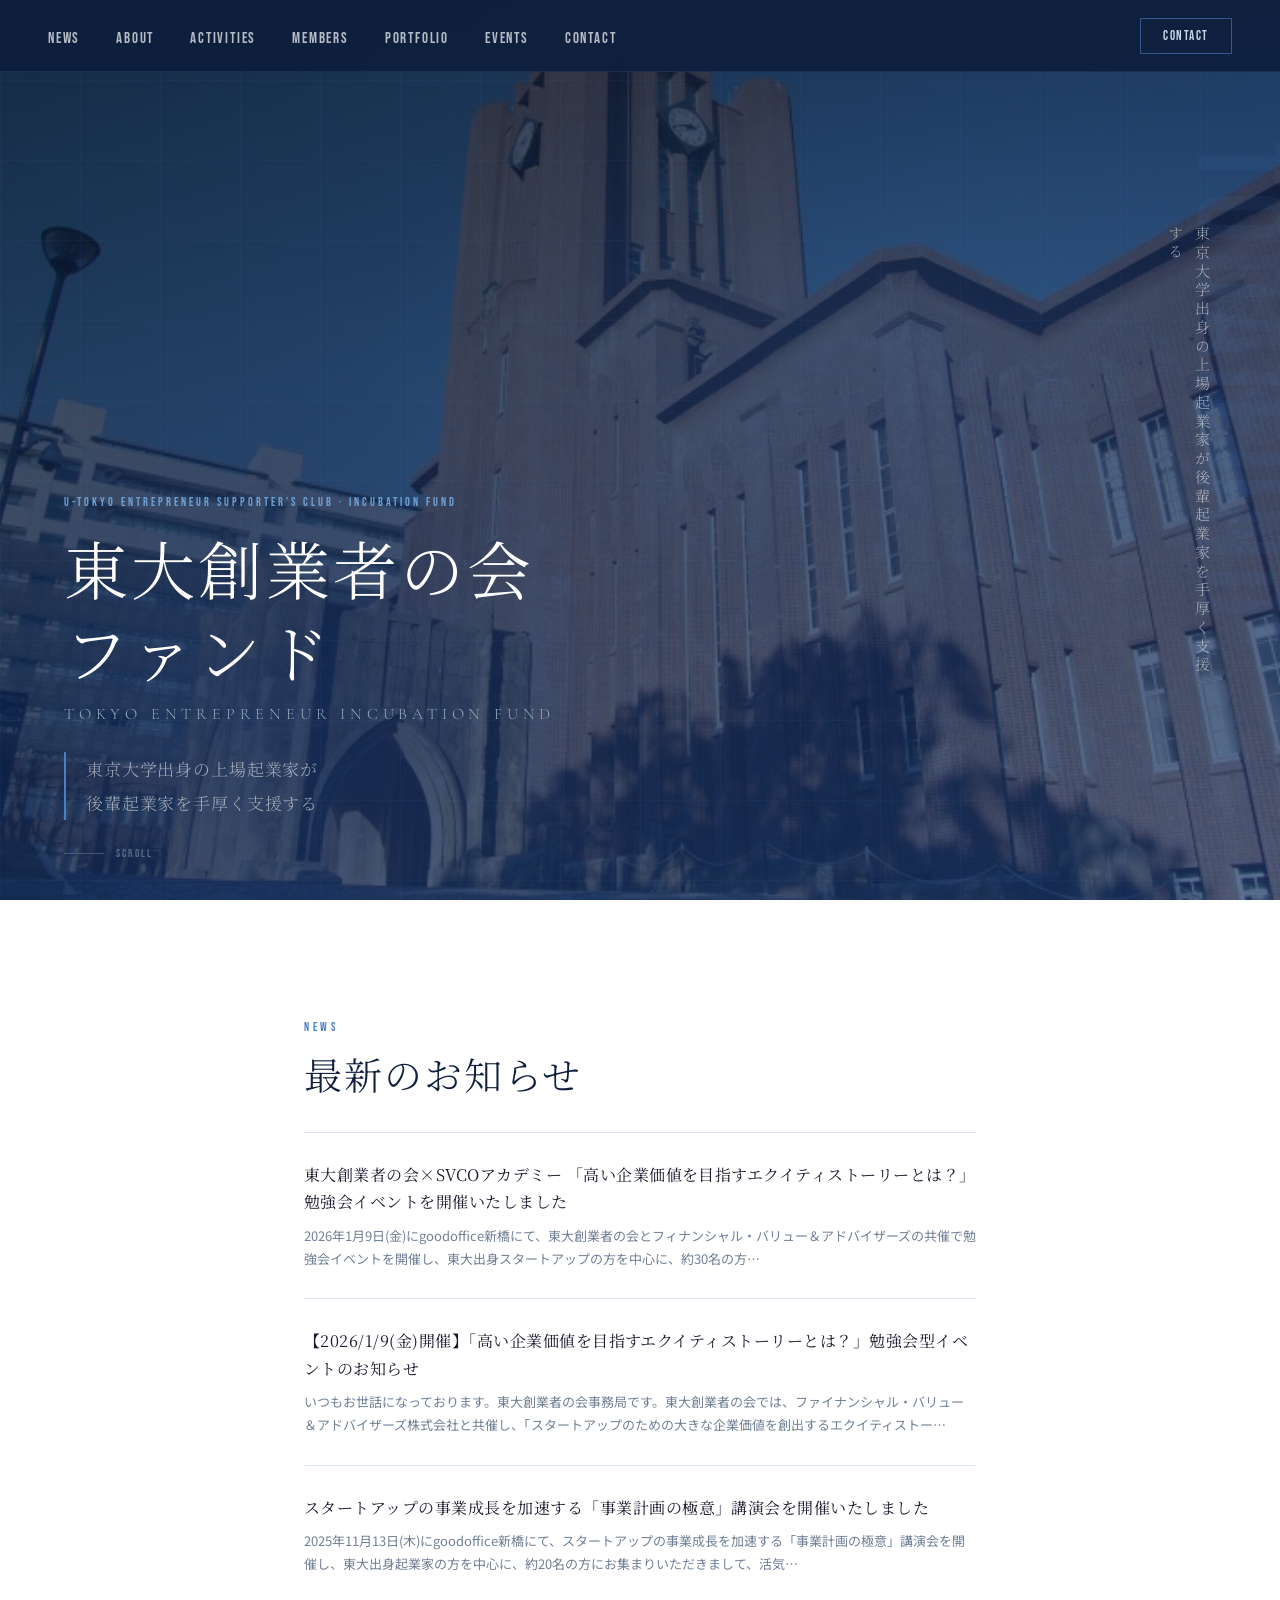
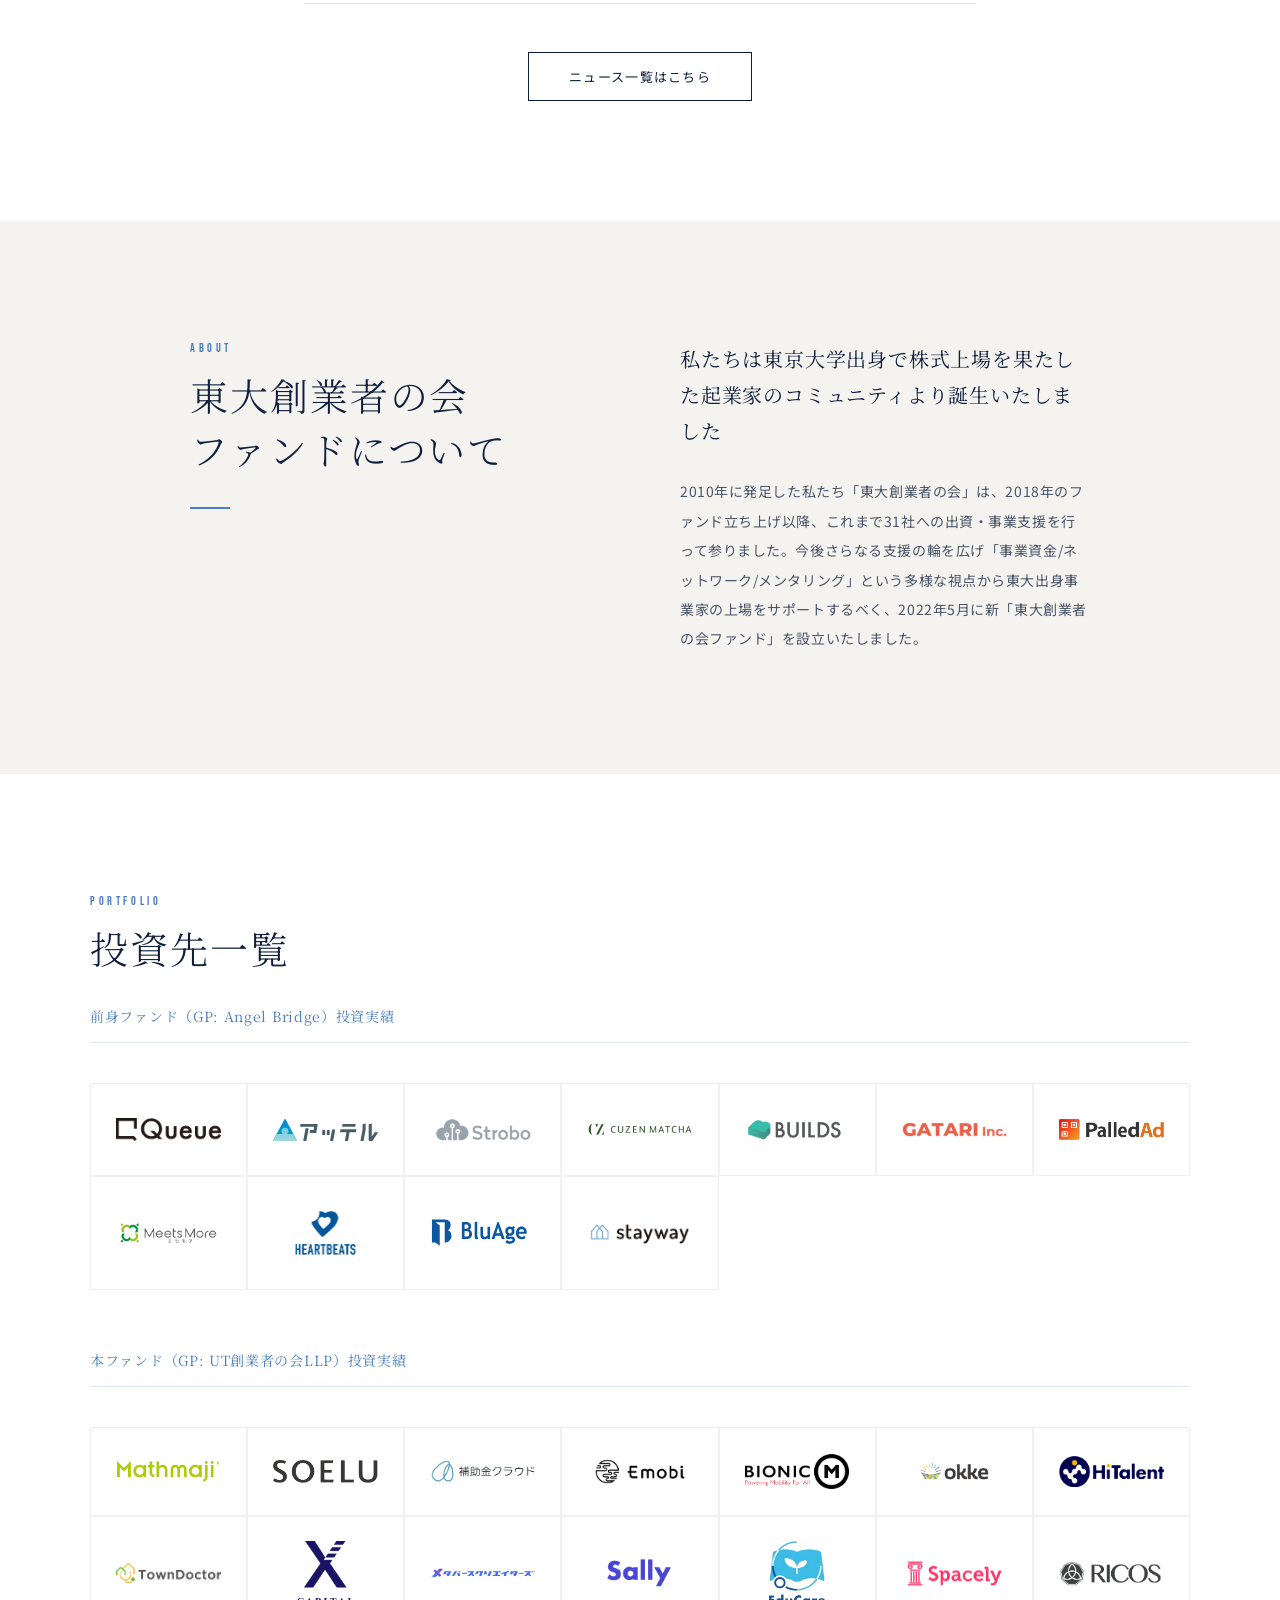
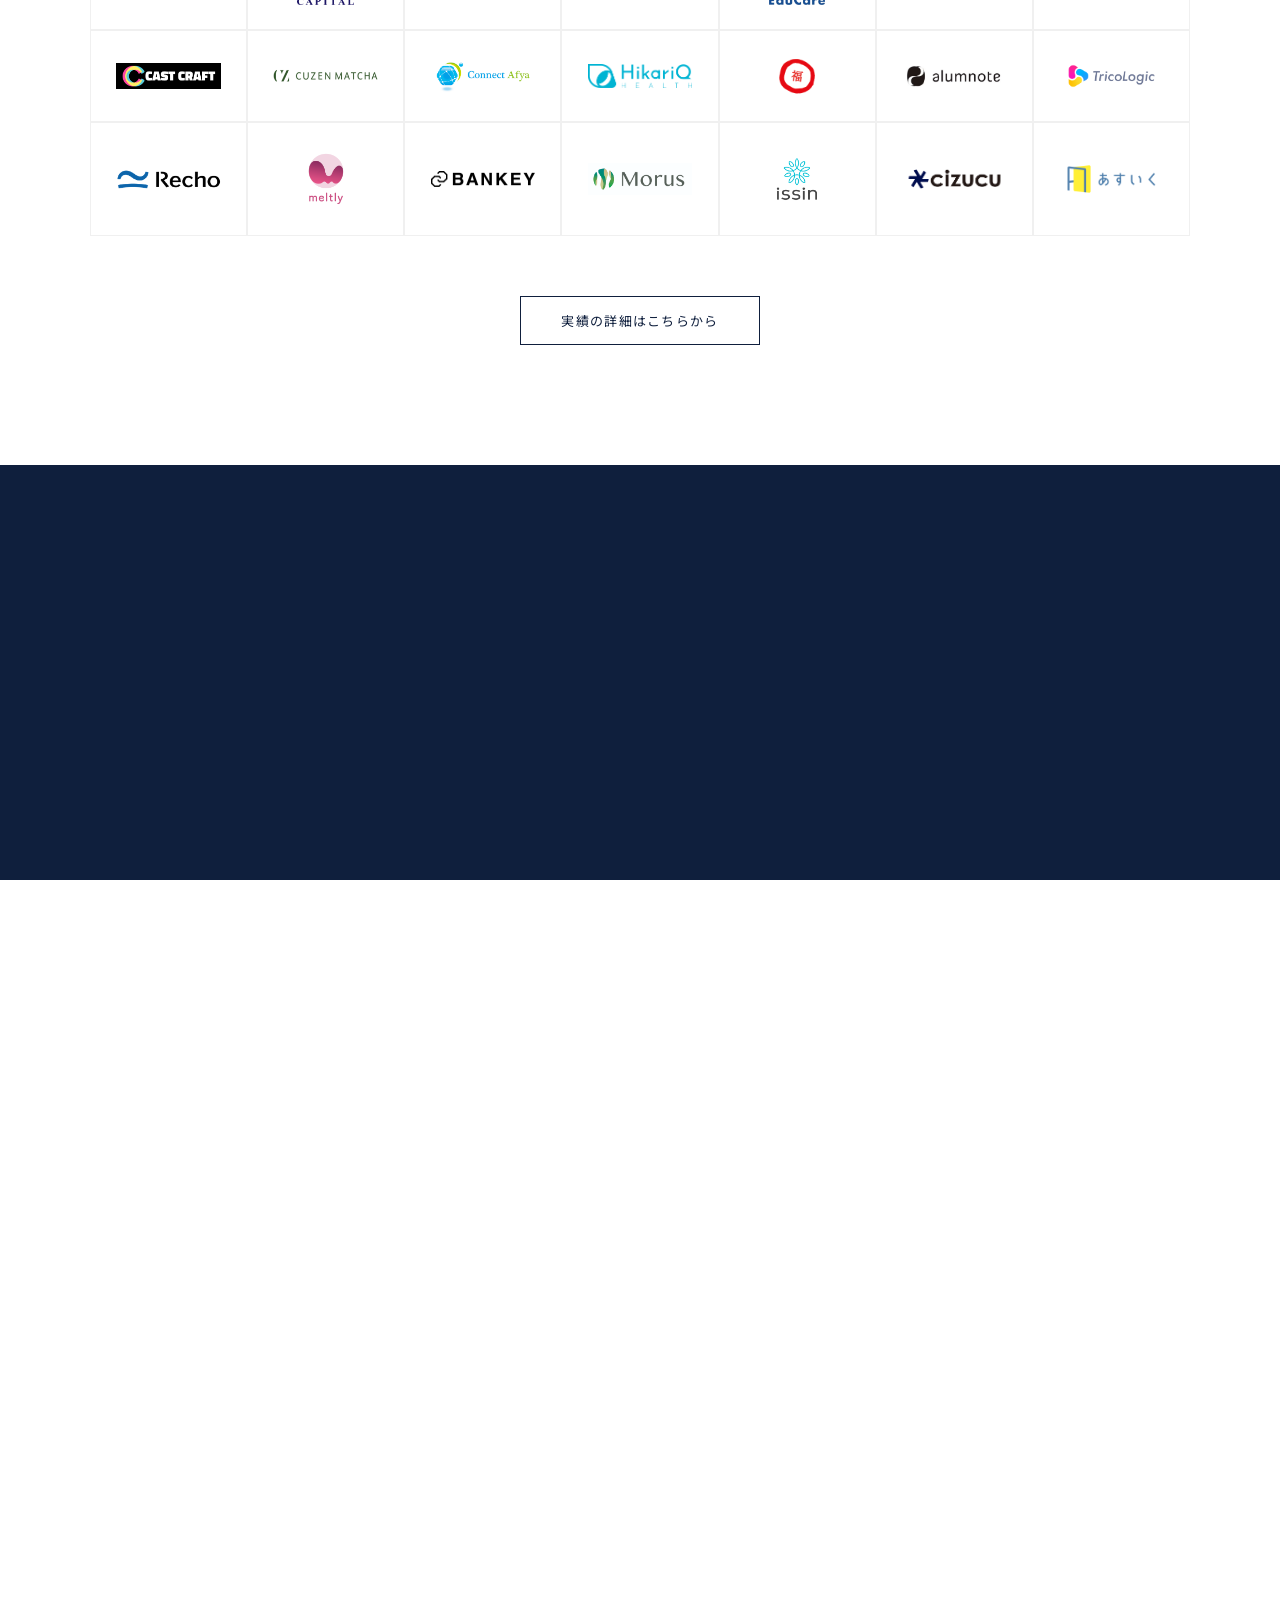
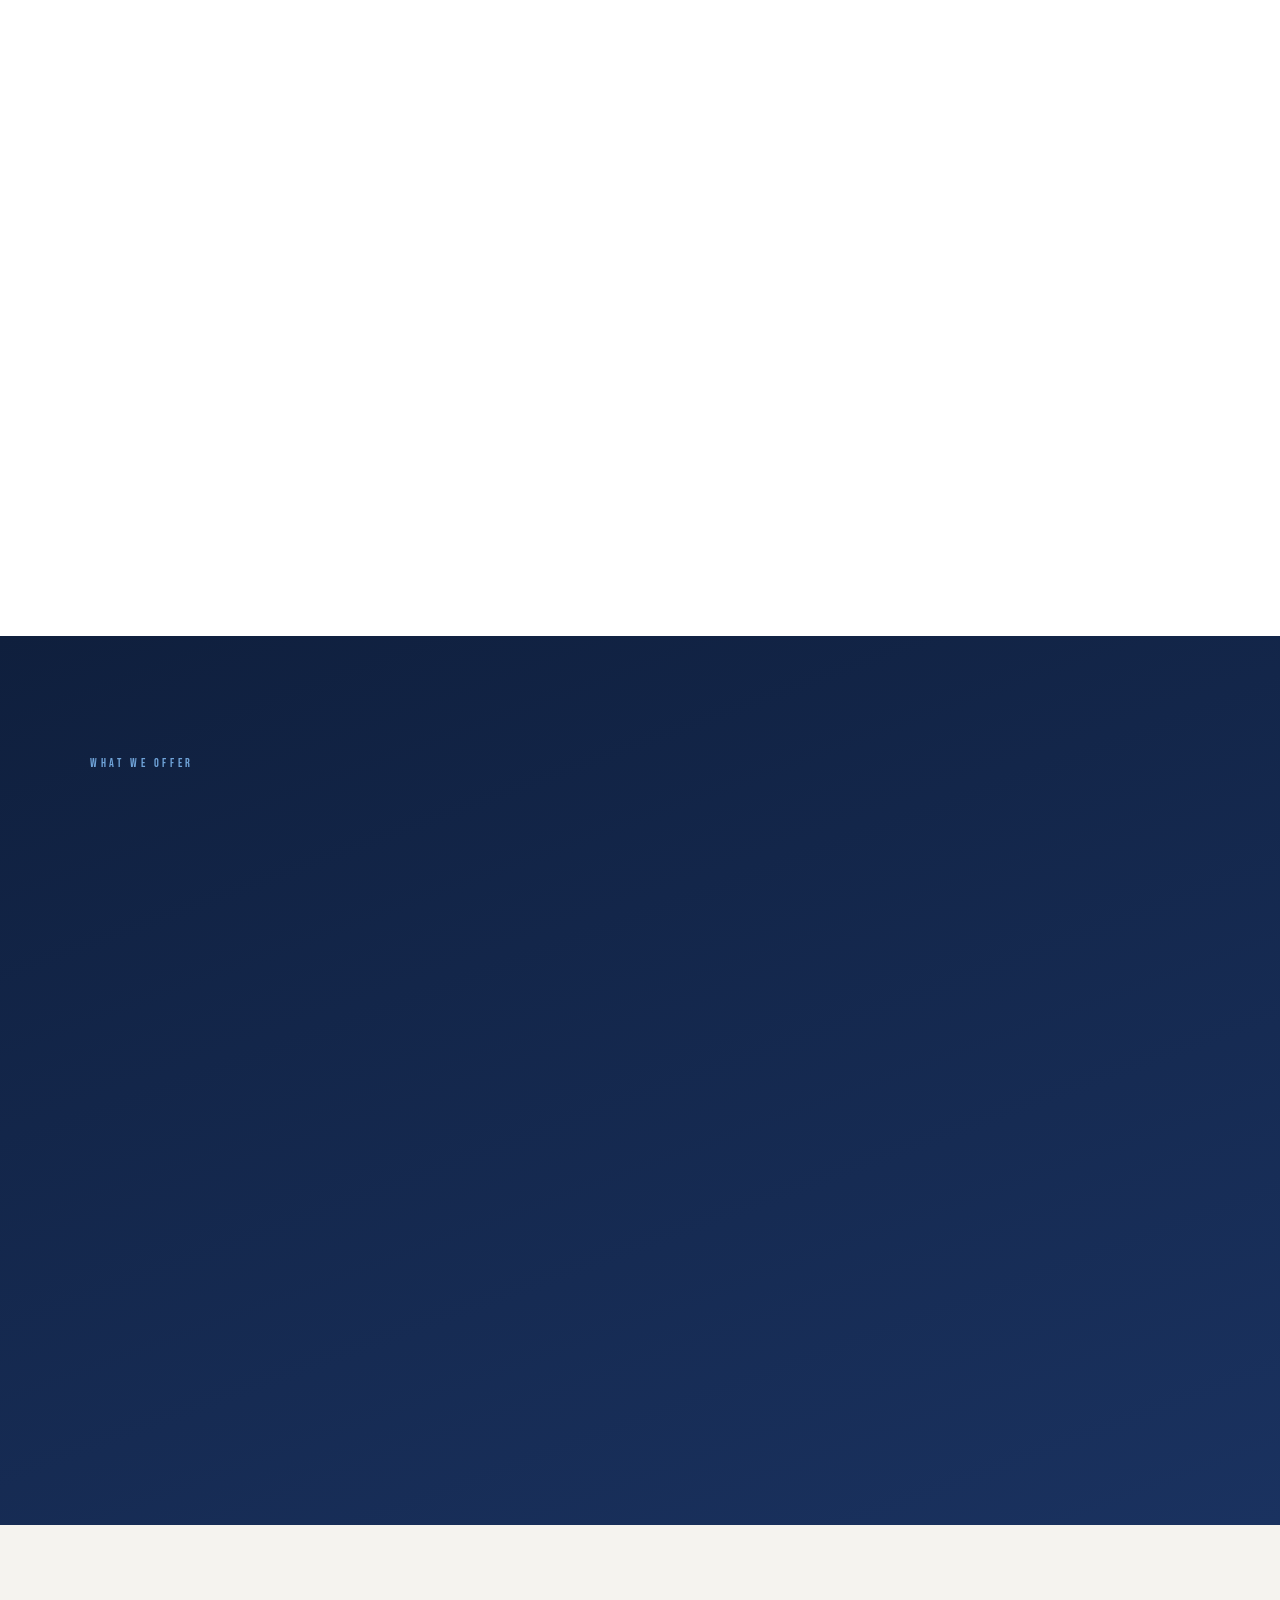
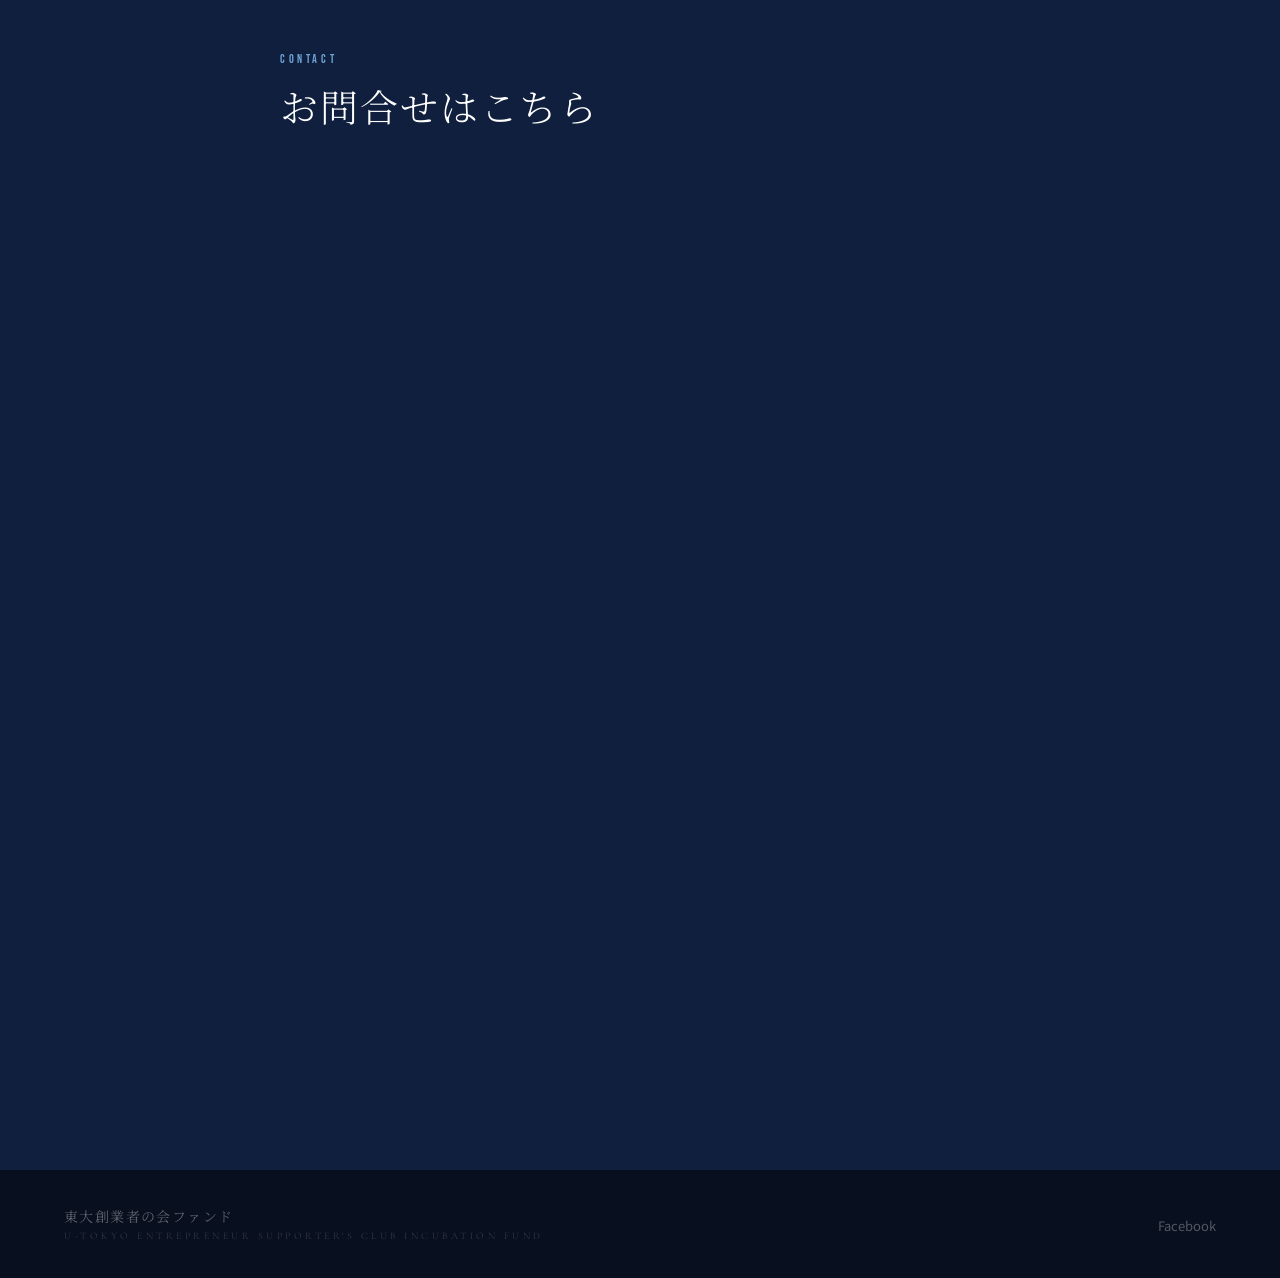
==== index.html @ f69e6a6d "ロゴを差し替え" ====
<!DOCTYPE html>
<html lang="ja">
<head>
  <meta charset="UTF-8" />
  <meta name="viewport" content="width=device-width, initial-scale=1.0" />
  <title>東大創業者の会ファンド</title>
  <link rel="preconnect" href="https://fonts.googleapis.com" />
  <link rel="preconnect" href="https://fonts.gstatic.com" crossorigin />
  <link href="https://fonts.googleapis.com/css2?family=Cormorant+Garamond:wght@300;400;500;600&family=Noto+Serif+JP:wght@300;400;500&family=Noto+Sans+JP:wght@300;400;500&family=Bebas+Neue&display=swap" rel="stylesheet" />
  <link rel="stylesheet" href="css/style.css" />
  <style>
  </style>
</head>
<body>

<!-- NAV -->
<nav>
  <ul class="nav-links">
    <li><a href="news.html">NEWS</a></li>
    <li><a href="#about">ABOUT</a></li>
    <li><a href="#activities">ACTIVITIES</a></li>
    <li><a href="#members">MEMBERS</a></li>
    <li><a href="portfolio.html">PORTFOLIO</a></li>
    <li><a href="events.html">EVENTS</a></li>
    <li><a href="#contact">CONTACT</a></li>
  </ul>
  <a href="#contact" class="nav-contact">CONTACT</a>
</nav>

<!-- HERO -->
<section class="hero">
  <div class="hero-bg-overlay"></div>
  <div class="hero-grid"></div>
  <div class="hero-deco-text">TODAIFUND</div>

  <div class="hero-content">
    <p class="hero-eyebrow">U-TOKYO ENTREPRENEUR SUPPORTER'S CLUB · INCUBATION FUND</p>
    <h1 class="hero-title-jp">東大創業者の会<br>ファンド</h1>
    <p class="hero-title-en">Tokyo Entrepreneur Incubation Fund</p>
    <p class="hero-tagline">
      東京大学出身の上場起業家が<br>
      後輩起業家を手厚く支援する
    </p>
  </div>

  <div class="hero-subtitle-vertical">
    東京大学出身の上場起業家が後輩起業家を手厚く支援する
  </div>

  <div class="hero-scroll">
    <span class="hero-scroll-line"></span>
    SCROLL
  </div>
</section>

<!-- NEWS -->
<section id="news">
  <div class="news-inner">
    <p class="section-label fade-up">NEWS</p>
    <h2 class="section-title-jp fade-up">最新のお知らせ</h2>

    <ul class="news-list fade-up">
      <li class="news-item">
        <p class="news-item-title">東大創業者の会×SVCOアカデミー 「高い企業価値を目指すエクイティストーリーとは？」勉強会イベントを開催いたしました</p>
        <p class="news-item-excerpt">2026年1月9日(金)にgoodoffice新橋にて、東大創業者の会とフィナンシャル・バリュー＆アドバイザーズの共催で勉強会イベントを開催し、東大出身スタートアップの方を中心に、約30名の方…</p>
      </li>
      <li class="news-item">
        <p class="news-item-title">【2026/1/9(金)開催】「高い企業価値を目指すエクイティストーリーとは？」勉強会型イベントのお知らせ</p>
        <p class="news-item-excerpt">いつもお世話になっております。東大創業者の会事務局です。東大創業者の会では、ファイナンシャル・バリュー＆アドバイザーズ株式会社と共催し、「スタートアップのための大きな企業価値を創出するエクイティストー…</p>
      </li>
      <li class="news-item">
        <p class="news-item-title">スタートアップの事業成長を加速する「事業計画の極意」講演会を開催いたしました</p>
        <p class="news-item-excerpt">2025年11月13日(木)にgoodoffice新橋にて、スタートアップの事業成長を加速する「事業計画の極意」講演会を開催し、東大出身起業家の方を中心に、約20名の方にお集まりいただきまして、活気…</p>
      </li>
    </ul>
    <div style="text-align: center; margin-top: 48px;">
      <a href="news.html" class="btn-outline">ニュース一覧はこちら</a>
    </div>
  </div>
</section>

<!-- ABOUT -->
<section id="about">
  <div class="about-inner">
    <div class="fade-up">
      <p class="section-label">ABOUT</p>
      <h2 class="section-title-jp">東大創業者の会<br>ファンドについて</h2>
      <div class="divider"></div>
    </div>
    <div class="fade-up">
      <p class="about-lead">私たちは東京大学出身で株式上場を果たした起業家のコミュニティより誕生いたしました</p>
      <p class="about-body">2010年に発足した私たち「東大創業者の会」は、2018年のファンド立ち上げ以降、これまで31社への出資・事業支援を行って参りました。今後さらなる支援の輪を広げ「事業資金/ネットワーク/メンタリング」という多様な視点から東大出身事業家の上場をサポートするべく、2022年5月に新「東大創業者の会ファンド」を設立いたしました。</p>
    </div>
  </div>
</section>

<!-- PORTFOLIO -->
<section id="portfolio">
  <div class="portfolio-inner">
    <p class="section-label fade-up">PORTFOLIO</p>
    <h2 class="section-title-jp fade-up">投資先一覧</h2>

    <p class="portfolio-sub fade-up">前身ファンド（GP: Angel Bridge）投資実績</p>
    <div class="logo-grid fade-up">
      <div class="logo-item">
        <img src="images/logos/pastfund/queue.png" alt="Queue" />
      </div>
      <div class="logo-item">
        <img src="images/logos/pastfund/altutelu.svg" alt="アッテル" />
      </div>
      <div class="logo-item">
        <img src="images/logos/pastfund/Strobo.png" alt="strobo" />
      </div>
      <div class="logo-item">
        <img src="images/logos/pastfund/world matcha.png" alt="worldmatcha" />
      </div>
      <div class="logo-item">
        <img src="images/logos/pastfund/BUILDS.png" alt="builds" />
      </div>
      <div class="logo-item">
        <img src="images/logos/pastfund/GATARI.png" alt="GATARI" />
      </div>
      <div class="logo-item">
        <img src="images/logos/pastfund/PalledAd.png" alt="PalledAd" />
      </div>
      <div class="logo-item">
        <img src="images/logos/pastfund/meetsmore.png" alt="ミツモア" />
      </div>
      <div class="logo-item">
        <img src="images/logos/HEARTBEATS/HB_LOGO_COLOR_A.jpg" alt="HEARTBEATS" />
      </div>
      <div class="logo-item">
        <img src="images/logos/pastfund/Bluage.svg" alt="Bluage" />
      </div>
      <div class="logo-item">
        <img src="images/logos/pastfund/stayway.png" alt="stayway" />
      </div>
    </div>

    <p class="portfolio-sub fade-up">本ファンド（GP: UT創業者の会LLP）投資実績</p>
    <div class="logo-grid fade-up">
      <div class="logo-item">
        <img src="images/logos/Mathmaji.svg" alt="Mathmaji" />
      </div>
      <div class="logo-item">
        <img src="images/logos/SOELU.png" alt="SOELU" />
      </div>
      <div class="logo-item">
        <img src="images/logos/stayway_edited.png" alt="stayway" />
      </div>
      <div class="logo-item">
        <img src="images/logos/emobi_logo_hz_black (1).jpg" alt="eMoBi" />
      </div>
      <div class="logo-item">
        <img src="images/logos/bionicM.png" alt="BionicM" />
      </div>
      <div class="logo-item">
        <img src="images/logos/okke.png" alt="okke" />
      </div>
      <div class="logo-item">
        <img src="images/logos/hitalent_edited.PNG" alt="ハイタレント" />
      </div>
      <div class="logo-item">
        <img src="images/logos/towndoctor_edited.PNG" alt="タウンドクター" />
      </div>
      <div class="logo-item">
        <img src="images/logos/XCapital.png" alt="XCapital" />
      </div>
      <div class="logo-item">
        <img src="images/logos/metaverse_edited.png" alt="メタバースクリエイターズ" />
      </div>
      <div class="logo-item">
        <img src="images/logos/sally_edited.png" alt="sally" />
      </div>
      <div class="logo-item">
        <img src="images/logos/Educare_edited.PNG" alt="Educare" />
      </div>
      <div class="logo-item">
        <img src="images/logos/spacely/top-logo-pink-l.png" alt="spacely" />
      </div>
      <div class="logo-item">
        <img src="images/logos/RICOS_En.jpg" alt="RICOS" />
      </div>
      <div class="logo-item">
        <img src="images/logos/cascord.png" alt="キャスコード" />
      </div>
      <div class="logo-item">
        <img src="images/logos/pastfund/world matcha.png" alt="worldmatcha" />
      </div>
      <div class="logo-item">
        <img src="images/logos/connect afya_logo_yoko.jpg" alt="connect afya" />
      </div>
      <div class="logo-item">
        <img src="images/logos/HikariQ.png" alt="HikariQ Health" />
      </div>
      <div class="logo-item">
        <img src="images/logos/mampuku.png" alt="まん福ホールディングス" />
      </div>
      <div class="logo-item">
        <img src="images/logos/Alumnote.jpg" alt="Alumnote" />
      </div>
      <div class="logo-item">
        <img src="images/logos/TricoLogicLogo/TricoLogic_logo_black.png" alt="TricoLogic" />
      </div>
      <div class="logo-item">
        <img src="images/logos/recho.png" alt="Recho" />
      </div>
      <div class="logo-item">
        <img src="images/logos/Meltly.png" alt="Meltly" />
      </div>
      <div class="logo-item">
        <img src="images/logos/bankey.png" alt="BANKEY" />
      </div>
      <div class="logo-item">
        <img src="images/logos/Morus_logo.jpg" alt="Morus" />
      </div>
      <div class="logo-item">
        <img src="images/logos/issin_logo.png" alt="issin" />
      </div>
      <div class="logo-item">
        <img src="images/logos/cizucu.png" alt="cizucu" />
      </div>
      <div class="logo-item">
        <img src="images/logos/logo_yoko.png" alt="あすいく" />
      </div>
    </div>

    <div class="portfolio-cta fade-up">
      <a href="portfolio.html" class="btn-outline">実績の詳細はこちらから</a>
    </div>
  </div>
</section>

<!-- STATS -->
<section id="stats">
  <div class="stats-grid fade-up">
    <div class="stat-box">
      <p class="stat-label">FUND SIZE</p>
      <p class="stat-value">10-15<small style="font-size:20px">億円</small></p>
      <p class="stat-desc">ファンドサイズ</p>
    </div>
    <div class="stat-box">
      <p class="stat-label">INVESTMENT</p>
      <p class="stat-value">500万<small style="font-size:20px">〜</small>1億</p>
      <p class="stat-desc">投資金額</p>
    </div>
    <div class="stat-box">
      <p class="stat-label">CONDITION</p>
      <p class="stat-value" style="font-size:22px; padding-top:10px;">東大在籍・出身者</p>
      <p class="stat-desc">東京大学在籍者・出身者が創業し経営するスタートアップ</p>
    </div>
    <div class="stat-box">
      <p class="stat-label">REVIEW PERIOD</p>
      <p class="stat-value">約2<small style="font-size:20px">カ月</small></p>
      <p class="stat-desc">審査期間</p>
    </div>
  </div>
</section>

<!-- ACTIVITIES -->
<section id="activities">
  <div class="activities-inner">
    <p class="section-label fade-up">ACTIVITIES</p>
    <h2 class="section-title-jp fade-up">活動について</h2>
    <p style="font-size:14px; color:var(--text-mid); line-height:2; max-width:640px; margin-bottom:64px; letter-spacing:0.04em;" class="fade-up">
      「ピッチイベント」や「パネルディスカッション」だけでなく、定期的な懇親会など、さまざまな活動を行なっております。
    </p>

    <div class="activity-block fade-up">
      <div class="activity-img">
        <div class="activity-img">
          <img src="images/fund/pitch.jpg" alt="ピッチイベントの様子" style="width:100%; height:100%; object-fit:cover;" />
        </div>
      </div>
      <div class="activity-content">
        <p class="activity-en">PITCH EVENT</p>
        <div class="activity-line"></div>
        <p class="activity-desc">スタートアップによるピッチイベント。エンジェル投資家や他ベンチャーキャピタルや事業会社との連携も含めた起業家支援も。</p>
      </div>
    </div>

    <div class="activity-block reverse fade-up">
      <div class="activity-img">
        <div class="activity-img">
          <img src="images/fund/talksession.jpg" alt="パネルディスカッションの様子" style="width:100%; height:100%; object-fit:cover;" />
        </div>
      </div>
      <div class="activity-content">
        <p class="activity-en">PANEL DISCUSSION</p>
        <div class="activity-line"></div>
        <p class="activity-desc">定期的に開催するイベントにて、東大出身の上場経験者を中心に先輩起業家のハードシングスやノウハウをディスカッション形式で共有。</p>
      </div>
    </div>
  </div>
</section>

<!-- BENEFITS -->
<section id="benefits">
  <div class="benefits-inner">
    <p class="section-label" style="color:var(--accent-light);" class="fade-up">WHAT WE OFFER</p>
    <div class="benefits-cards fade-up">
      <div class="benefit-card">
        <img src="images/fund/illust1.png" alt="起業家ネットワーク" style="width:100%; height:200px; object-fit:cover; margin-bottom:24px;" />
        <h3 class="benefit-title">起業家ネットワークの提供</h3>
        <p class="benefit-desc">東大出身者で創業した上場メンバーとのネットワークを事業に活用</p>
      </div>
      <div class="benefit-card">
        <img src="images/fund/illust2.png" alt="メンバー企業のサービス優待" style="width:100%; height:200px; object-fit:cover; margin-bottom:24px;" />
        <h3 class="benefit-title">メンバー企業のサービス優待</h3>
        <p class="benefit-desc">シェアオフィス拠点・人材採用などメンバー企業のサービス優待</p>
      </div>
      <div class="benefit-card">
        <img src="images/fund/illust3.png" alt="メンターサポート" style="width:100%; height:200px; object-fit:cover; margin-bottom:24px;" />
        <h3 class="benefit-title">メンターサポート</h3>
        <p class="benefit-desc">メンターサポートによる、上場経験を持つ先輩起業家からのアドバイス</p>
      </div>
    </div>
    <p class="benefits-quote fade-up">
      「東大創業者の会応援ファンド」は、「事業資金」だけでなく「ネットワーク」や「自分たちの経験」のような総合的なサポート体制で東大出身の若手起業家を応援いたします。
    </p>
  </div>
</section>

<!-- JOIN US -->
<section id="join">
  <div class="join-inner fade-up">
    <p class="section-label">JOIN US</p>
    <h2 class="section-title-jp">入会を希望される方へ</h2>
    <p style="font-size:14px; color:var(--text-mid); line-height:2; letter-spacing:0.04em;">以下の条件を満たす方は、どなたでも東大創業者の会コミュニティにご入会いただけます。入会を希望される方は、下のフォームよりご登録をお願いします。事務局にて条件を満たしているかを確認の上、入会手続きを行います。</p>
    <ul class="join-conditions">
      <li>東京大学、東京大学大学院出身もしくは在学中の方（中退を含む）</li>
      <li>会社の創業者 かつ オーナー</li>
      <li>上場もしくは同等の目標がある起業家または起業予定者</li>
    </ul>
    <a href="https://forms.gle/rK3LcDftRpSRK7nY7" target="_blank" class="btn-solid">入会はこちらから</a>
  </div>
</section>

<!-- MEMBERS -->
<section id="members">
  <div class="members-inner">
    <p class="section-label fade-up">MEMBERS</p>
    <h2 class="section-title-jp fade-up">創立メンバー紹介</h2>
    <p class="members-lead fade-up">2010年に発足した「東大創業者の会」は、2018年にファンドを立ち上げこれまで10社への出資・事業支援を行って参りました。今後さらに支援の輪を広げ、「事業資金/ネットワーク/メンタリング」という多様な視点から東大出身事業家の上場をサポートするため、2022年5月に新「東大創業者の会ファンド」を東大創業者の会の発起人である下記4人のメンバーによって設立されました。</p>

    <div class="members-grid fade-up">
      <div class="member-card">
        <div class="member-photo">
          <img src="images/fund/ito.jpg" alt="伊藤豊" style="width:100%; height:100%; object-fit:cover;" />
        </div>
        <div class="member-info">
          <h3 class="member-name">伊藤 豊</h3>
          <p class="member-company">スローガン株式会社</p>
          <p class="member-role">創業者</p>
          <p class="member-bio">東京大学文学部行動文化学科卒業後、2000年に日本IBM株式会社に入社。2005年末にスローガン株式会社を設立、代表取締役に就任。2021年東証マザーズ上場。2023年2月末で社長退任し、現はKMFG株式会社代表をはじめいくつかの営利・非営利の組織に関わる。</p>
        </div>
      </div>
      <div class="member-card">
        <div class="member-photo">
          <img src="images/fund/ogura.jpg" alt="小倉弘之" style="width:100%; height:100%; object-fit:cover;" />
        </div>
        <div class="member-info">
          <h3 class="member-name">小倉 弘之</h3>
          <p class="member-company">gooddaysホールディングス株式会社</p>
          <p class="member-role">代表取締役</p>
          <p class="member-bio">東京大学経済学部卒業後、竹中工務店・BCGに勤務。2009年にハプティック株式会社、2013年にグッドルーム株式会社を創業。2016年にグループ3社から成るgooddaysホールディングス株式会社を創業し、代表取締役副社長に就任。2019年東証マザーズ上場。</p>
        </div>
      </div>
      <div class="member-card">
        <div class="member-photo">
          <img src="images/fund/sugawara.png" alt="菅原貴弘" style="width:100%; height:100%; object-fit:cover;" />
        </div>
        <div class="member-info">
          <h3 class="member-name">菅原 貴弘</h3>
          <p class="member-company">株式会社エルテス</p>
          <p class="member-role">代表取締役社長</p>
          <p class="member-bio">東京大学経済学部に在学中の2004年にエルテスを創業。ビッグデータ解析・ソーシャルリスクマネジメントを行う。2016年東証マザーズ上場。</p>
        </div>
      </div>
      <div class="member-card">
        <div class="member-photo">
          <img src="images/fund/mizunaga.jpg" alt="水永政志" style="width:100%; height:100%; object-fit:cover;" />
        </div>
        <div class="member-info">
          <h3 class="member-name">水永 政志</h3>
          <p class="member-company">スター・マイカ・ホールディングス株式会社</p>
          <p class="member-role">代表取締役社長</p>
          <p class="member-bio">東京大学農学部卒業後、三井物産・BCG・ゴールドマンサックスに勤務。2002年にスター・マイカを創業。中古マンション流通を中心に様々な不動産サービスを提供。2006年ジャスダック、2017年東証1部上場。</p>
        </div>
      </div>
    </div>
  </div>

  <div class="members-inner" style="margin-top: 80px;">
    <p class="section-label fade-up">MENTORS</p>
    <h2 class="section-title-jp fade-up">メンター紹介</h2>

    <div class="members-grid fade-up">
      <div class="member-card">
        <div class="member-photo">
          <img src="images/fund/izumo (2).jpg" alt="出雲充" style="width:100%; height:100%; object-fit:cover;" />
        </div>
        <div class="member-info">
          <h3 class="member-name">出雲 充</h3>
          <p class="member-company">株式会社ユーグレナ</p>
          <p class="member-role">代表取締役社長</p>
          <p class="member-bio">東京大学農学部卒業後、東京三菱銀行に入行。2005年にユーグレナを創業し、微細藻類ユーグレナ（ミドリムシ）の食用屋外大量培養を実現。2012年東証マザーズ、2014年東証1部上場。</p>
        </div>
      </div>
      <div class="member-card">
        <div class="member-photo">
          <img src="images/fund/isihizaka.jpg" alt="石坂茂" style="width:100%; height:100%; object-fit:cover;" />
        </div>
        <div class="member-info">
          <h3 class="member-name">石坂 茂</h3>
          <p class="member-company">株式会社IBJ</p>
          <p class="member-role">代表取締役会長</p>
          <p class="member-bio">東京大学経済学部卒業後、日本興業銀行（現みずほ銀行）に入行。2006年にIBJを設立し、婚活・結婚相談所事業を展開。2012年ジャスダック、2015年東証1部上場。</p>
        </div>
      </div>
      <div class="member-card">
        <div class="member-photo">
          <img src="images/fund/iwano.png" alt="岩野達志" style="width:100%; height:100%; object-fit:cover;" />
        </div>
        <div class="member-info">
          <h3 class="member-name">岩野 達志</h3>
          <p class="member-company">ロードスターキャピタル株式会社</p>
          <p class="member-role">代表取締役社長</p>
          <p class="member-bio">東京大学農学部卒業後、日本不動産研究所やゴールドマン・サックスなどを経て、2012年にロードスターキャピタルを創業。不動産投資・クラウドファンディング事業を展開し、2017年東証マザーズ上場。</p>
        </div>
      </div>
      <div class="member-card">
        <div class="member-photo">
          <img src="images/fund/urushibara.jpeg" alt="漆原茂" style="width:100%; height:100%; object-fit:cover;" />
        </div>
        <div class="member-info">
          <h3 class="member-name">漆原 茂</h3>
          <p class="member-company">ULSコンサルティング株式会社</p>
          <p class="member-role">取締役会長</p>
          <p class="member-bio">東京大学工学部計数工学科卒業後、沖電気工業を経て2000年にウルシステムズ（現ULSコンサルティング）を創業。大企業向け戦略的ITコンサルティングを展開し、2006年ジャスダック上場。</p>
        </div>
      </div>
      <div class="member-card">
        <div class="member-photo">
          <img src="images/fund/doi.webp" alt="土井悠之介" style="width:100%; height:100%; object-fit:cover;" />
        </div>
        <div class="member-info">
          <h3 class="member-name">土井 悠之介</h3>
          <p class="member-company">株式会社プロジェクトホールディングス</p>
          <p class="member-role">代表取締役社長</p>
          <p class="member-bio">東京大学および東京大学大学院農学生命科学研究科修了後、スカイライトコンサルティングを経て、2016年にプロジェクトカンパニー（現プロジェクトホールディングス）を創業。DXコンサルティング事業を展開し、2021年東証マザーズ上場。</p>
        </div>
      </div>
      <div class="member-card">
        <div class="member-photo">
          <img src="images/fund/nakajima.jpg" alt="中島瑞木" style="width:100%; height:100%; object-fit:cover;" />
        </div>
        <div class="member-info">
          <h3 class="member-name">中島 瑞木</h3>
          <p class="member-company">株式会社coly</p>
          <p class="member-role">代表取締役副社長</p>
          <p class="member-bio">東京大学文学部卒業後、2014年にcolyを創業。女性向けモバイルオンラインゲームの企画・開発を手掛け、「魔法使いの約束」などのヒット作を展開。2021年東証マザーズ上場。</p>
        </div>
      </div>
      <div class="member-card">
        <div class="member-photo">
          <img src="images/fund/yoshimura.jpg" alt="吉村英毅" style="width:100%; height:100%; object-fit:cover;" />
        </div>
        <div class="member-info">
          <h3 class="member-name">吉村 英毅</h3>
          <p class="member-company">株式会社ミダスキャピタル</p>
          <p class="member-role">代表パートナー</p>
          <p class="member-bio">東京大学経済学部卒業。在学中の2003年にValcomを創業後、2007年にエアトリを共同創業。2016年東証マザーズ、2017年東証1部上場。その後2017年にミダスキャピタルを創業。</p>
        </div>
      </div>
      <div class="member-card">
        <div class="member-photo">
          <img src="images/fund/nakamura.png" alt="中村岳" style="width:100%; height:100%; object-fit:cover;" />
        </div>
        <div class="member-info">
          <h3 class="member-name">中村 岳</h3>
          <p class="member-company">株式会社レアジョブ</p>
          <p class="member-role">代表取締役社長</p>
          <p class="member-bio">東京大学工学部および東京大学大学院情報理工学系研究科修了後、NTTドコモを経て、2007年にレアジョブを共同創業。オンライン英会話サービスを展開し、2014年東証マザーズ、2020年東証1部上場。</p>
        </div>
      </div>
      <div class="member-card">
        <div class="member-photo">
          <img src="images/fund/ochiai.jpg" alt="落合文四郎" style="width:100%; height:100%; object-fit:cover;" />
        </div>
        <div class="member-info">
          <h3 class="member-name">落合 文四郎</h3>
          <p class="member-company">アルー株式会社</p>
          <p class="member-role">代表取締役社長</p>
          <p class="member-bio">東京大学大学院理学系研究科修了後、ボストンコンサルティンググループに入社。2003年にエデュ・ファクトリー（後のアルー）を創業し、人材育成・社員研修事業を展開。2018年東証マザーズ上場。</p>
        </div>
      </div>
      <div class="member-card">
        <div class="member-photo">
          <img src="images/fund/kuraoka.jpg" alt="倉岡寛" style="width:100%; height:100%; object-fit:cover;" />
        </div>
        <div class="member-info">
          <h3 class="member-name">倉岡 寛</h3>
          <p class="member-company">株式会社JMDC</p>
          <p class="member-role">執行役員</p>
          <p class="member-bio">東京大学大学院工学系研究科修了後、Googleやグリーを経て、2013年にクービックを創業。2020年にSTORESへ統合後、2023年よりJMDC執行役員兼CPOに就任。 </p>
        </div>
      </div>
    </div>
</section>

<!-- CONTACT -->
<section id="contact">
  <div class="contact-inner">
    <p class="section-label" style="color:var(--accent-light);">CONTACT</p>
    <h2 class="section-title-jp">お問合せはこちら</h2>
    <div class="contact-notes fade-up">
      <p>※入会希望の方は、このページの上部に入会申請フォームがございますので、そちらからご記入をお願いします。</p>
      <p>※出資条件を満たさない方からの出資のご相談が増えています。創業者もしくは、経営陣に東大出身(中退・院卒含む)の方がいらっしゃることが当会の出資条件となっておりますので、今一度ご確認くださいませ。</p>
      <p>※コピー&ペーストの文章でのお問い合わせにはご連絡しかねますので、ご了承ください。</p>
    </div>
    <div class="form-group fade-up">
      <label class="form-label">お名前</label>
      <input type="text" class="form-input" placeholder="お名前を入力してください" />
    </div>
    <div class="form-group fade-up">
      <label class="form-label">メールアドレス</label>
      <input type="email" class="form-input" placeholder="メールアドレスを入力してください" />
    </div>
    <div class="form-group fade-up">
      <label class="form-label">会社名/役職</label>
      <input type="text" class="form-input" placeholder="ご所属を入力してください" />
    </div>
    <div class="form-group fade-up">
      <label class="form-label">東大への入学年度</label>
      <input type="text" class="form-input" placeholder="ご所属を入力してください" />
    </div>
    <div class="form-group fade-up">
      <label class="form-label">出身学部/研究科</label>
      <input type="text" class="form-input" placeholder="ご所属を入力してください" />
    </div>
    <div class="form-group fade-up">
      <label class="form-label">お問合せ内容</label>
      <textarea class="form-textarea" placeholder="お問合せ内容を入力してください"></textarea>
    </div>
    <button class="form-submit fade-up">送信する</button>
  </div>
</section>

<!-- FOOTER -->
<footer>
  <div class="footer-logo">
    東大創業者の会ファンド
    <span>U-TOKYO ENTREPRENEUR SUPPORTER'S CLUB INCUBATION FUND</span>
  </div>
  <div class="footer-sns">
    <a href="#">Facebook</a>
  </div>
</footer>

<script>
  // Scroll fade-up animation
  const observer = new IntersectionObserver((entries) => {
    entries.forEach(el => {
      if (el.isIntersecting) {
        el.target.classList.add('visible');
      }
    });
  }, { threshold: 0.1 });

  document.querySelectorAll('.fade-up').forEach(el => observer.observe(el));
</script>
</body>
</html>
---- css/style.css ----
/* ============================================================
   東大創業者の会ファンド — 共通スタイル
   style.css
   ============================================================ */

/* ─── Google Fonts は各HTMLの<head>で読み込む ─── */

/* ─── CSS Variables ─── */
:root {
  --navy: #0f1f3d;
  --navy-mid: #1a3260;
  --navy-light: #2a4a8a;
  --accent: #4a7fc1;
  --accent-light: #6fa3d8;
  --steel: #8faabf;
  --fog: #c8d8e8;
  --cream: #f5f3ef;
  --white: #ffffff;
  --text-dark: #1a1a2e;
  --text-mid: #4a5568;
  --text-light: #718096;
  --border: rgba(74, 127, 193, 0.2);
}

/* ─── Reset ─── */
*, *::before, *::after { box-sizing: border-box; margin: 0; padding: 0; }
html { scroll-behavior: smooth; }
body {
  font-family: 'Noto Sans JP', sans-serif;
  background: var(--white);
  color: var(--text-dark);
  overflow-x: hidden;
}

/* ============================================================
   NAV
   ============================================================ */
nav {
  position: fixed;
  top: 0; left: 0; right: 0;
  z-index: 100;
  padding: 0 48px;
  height: 72px;
  display: flex;
  align-items: center;
  justify-content: space-between;
  background: rgba(15, 31, 61, 0.92);
  backdrop-filter: blur(12px);
  border-bottom: 1px solid rgba(74,127,193,0.15);
}
.nav-links {
  display: flex;
  gap: 36px;
  list-style: none;
}
.nav-links a {
  font-family: 'Bebas Neue', sans-serif;
  font-size: 15px;
  letter-spacing: 0.12em;
  color: rgba(255,255,255,0.7);
  text-decoration: none;
  transition: color 0.25s;
}
.nav-links a:hover { color: var(--accent-light); }
.nav-contact {
  font-family: 'Bebas Neue', sans-serif;
  font-size: 13px;
  letter-spacing: 0.12em;
  padding: 9px 22px;
  border: 1px solid rgba(74,127,193,0.6);
  color: var(--fog);
  text-decoration: none;
  transition: background 0.25s, color 0.25s;
}
.nav-contact:hover {
  background: var(--accent);
  color: var(--white);
  border-color: var(--accent);
}

/* ============================================================
   HERO
   ============================================================ */
.hero {
  position: relative;
  min-height: 100vh;
  background: linear-gradient(160deg, #0a1628 0%, #0f2550 55%, #1a3a72 100%);
  display: flex;
  align-items: flex-end;
  overflow: hidden;
}
.hero-bg-overlay {
  position: absolute;
  inset: 0;
  background:
    radial-gradient(ellipse 60% 50% at 70% 40%, rgba(74,127,193,0.15) 0%, transparent 70%),
    radial-gradient(ellipse 40% 60% at 20% 80%, rgba(26,50,96,0.6) 0%, transparent 70%);
}
.hero-grid {
  position: absolute;
  inset: 0;
  background-image:
    linear-gradient(rgba(74,127,193,0.06) 1px, transparent 1px),
    linear-gradient(90deg, rgba(74,127,193,0.06) 1px, transparent 1px);
  background-size: 80px 80px;
}
.hero-deco-text {
  position: absolute;
  right: -20px;
  top: 140px;
  font-family: 'Bebas Neue', sans-serif;
  font-size: clamp(80px, 10vw, 140px);
  color: rgba(74,127,193,0.08);
  letter-spacing: 0.05em;
  line-height: 1;
  white-space: nowrap;
  pointer-events: none;
  writing-mode: vertical-rl;
}
.hero-content {
  position: relative;
  z-index: 2;
  padding: 120px 64px 80px;
  max-width: 640px;
}
.hero-eyebrow {
  font-family: 'Bebas Neue', sans-serif;
  font-size: 12px;
  letter-spacing: 0.25em;
  color: var(--accent-light);
  margin-bottom: 16px;
}
.hero-title-jp {
  font-family: 'Noto Serif JP', serif;
  font-size: clamp(38px, 5vw, 64px);
  font-weight: 300;
  color: var(--white);
  line-height: 1.3;
  letter-spacing: 0.05em;
  margin-bottom: 12px;
}
.hero-title-en {
  font-family: 'Cormorant Garamond', serif;
  font-size: clamp(13px, 1.4vw, 16px);
  color: var(--steel);
  letter-spacing: 0.3em;
  text-transform: uppercase;
  margin-bottom: 28px;
  font-weight: 300;
}
.hero-subtitle-vertical {
  position: absolute;
  right: 64px;
  top: 50%;
  transform: translateY(-50%);
  writing-mode: vertical-rl;
  font-family: 'Noto Serif JP', serif;
  font-size: 15px;
  font-weight: 300;
  color: rgba(255,255,255,0.55);
  letter-spacing: 0.25em;
  line-height: 1.8;
}
.hero-tagline {
  font-family: 'Noto Serif JP', serif;
  font-size: clamp(14px, 1.8vw, 17px);
  font-weight: 300;
  color: rgba(255,255,255,0.55);
  line-height: 2;
  letter-spacing: 0.05em;
  border-left: 2px solid var(--accent);
  padding-left: 20px;
}
.hero-scroll {
  position: absolute;
  bottom: 40px;
  left: 64px;
  display: flex;
  align-items: center;
  gap: 12px;
  font-family: 'Bebas Neue', sans-serif;
  font-size: 11px;
  letter-spacing: 0.2em;
  color: rgba(255,255,255,0.3);
}
.hero-scroll-line {
  width: 40px;
  height: 1px;
  background: rgba(255,255,255,0.2);
}

.hero {
  background: 
    linear-gradient(160deg, rgba(10,22,40,0.85) 0%, rgba(15,37,80,0.75) 55%, rgba(26,58,114,0.7) 100%),
    url('../images/fund/top.jpg');
  background-size: cover;
  background-position: center;
}

/* ============================================================
   PAGE HERO（サブページ用）
   ============================================================ */
.page-hero {
  padding: 160px 64px 80px;
  background: linear-gradient(160deg, #0a1628 0%, #0f2550 55%, #1a3a72 100%);
  position: relative;
  overflow: hidden;
}
.page-hero-grid {
  position: absolute;
  inset: 0;
  background-image:
    linear-gradient(rgba(74,127,193,0.06) 1px, transparent 1px),
    linear-gradient(90deg, rgba(74,127,193,0.06) 1px, transparent 1px);
  background-size: 80px 80px;
}
.page-hero-content { position: relative; z-index: 2; max-width: 1100px; margin: 0 auto; }
.page-hero-label {
  font-family: 'Bebas Neue', sans-serif;
  font-size: 12px;
  letter-spacing: 0.3em;
  color: var(--accent-light);
  margin-bottom: 16px;
}
.page-hero-title {
  font-family: 'Noto Serif JP', serif;
  font-size: clamp(32px, 4vw, 52px);
  font-weight: 300;
  color: var(--white);
  letter-spacing: 0.05em;
  line-height: 1.3;
}

/* ============================================================
   SHARED SECTION ELEMENTS
   ============================================================ */
.section-label {
  font-family: 'Bebas Neue', sans-serif;
  font-size: 12px;
  letter-spacing: 0.3em;
  color: var(--accent);
  margin-bottom: 12px;
}
.section-title-jp {
  font-family: 'Noto Serif JP', serif;
  font-size: clamp(26px, 3.5vw, 38px);
  font-weight: 300;
  color: var(--navy);
  letter-spacing: 0.05em;
  line-height: 1.4;
  margin-bottom: 32px;
}
.divider {
  width: 40px;
  height: 2px;
  background: var(--accent);
  margin-bottom: 32px;
}

/* ============================================================
   BUTTONS
   ============================================================ */
.btn-outline {
  display: inline-block;
  font-family: 'Noto Sans JP', sans-serif;
  font-size: 13px;
  letter-spacing: 0.1em;
  padding: 14px 40px;
  border: 1px solid var(--navy);
  color: var(--navy);
  text-decoration: none;
  transition: background 0.25s, color 0.25s;
}
.btn-outline:hover { background: var(--navy); color: var(--white); }

.btn-solid {
  display: inline-block;
  font-family: 'Noto Sans JP', sans-serif;
  font-size: 14px;
  letter-spacing: 0.12em;
  padding: 18px 64px;
  background: var(--navy);
  color: var(--white);
  text-decoration: none;
  transition: background 0.25s, letter-spacing 0.25s;
}
.btn-solid:hover { background: var(--navy-light); letter-spacing: 0.16em; }

/* ============================================================
   NEWS
   ============================================================ */
#news {
  background: var(--white);
  padding: 120px 0;
}
.news-inner {
  max-width: 800px;
  margin: 0 auto;
  padding: 0 64px;
}
.news-list { list-style: none; }
.news-item {
  border-top: 1px solid var(--border);
  padding: 28px 0;
  display: grid;
  grid-template-columns: 1fr;
  gap: 8px;
  transition: opacity 0.2s;
}
.news-item:last-child { border-bottom: 1px solid var(--border); }
.news-item:hover { opacity: 0.7; cursor: pointer; }
.news-item-title {
  font-family: 'Noto Serif JP', serif;
  font-size: 16px;
  font-weight: 400;
  color: var(--text-dark);
  line-height: 1.7;
  letter-spacing: 0.03em;
}
.news-item-excerpt {
  font-size: 13px;
  color: var(--text-light);
  line-height: 1.8;
}

/* ============================================================
   ABOUT
   ============================================================ */
#about { background: var(--cream); padding: 120px 64px; }
.about-inner {
  max-width: 900px;
  margin: 0 auto;
  display: grid;
  grid-template-columns: 1fr 1fr;
  gap: 80px;
  align-items: start;
}
.about-lead {
  font-family: 'Noto Serif JP', serif;
  font-size: clamp(17px, 2vw, 20px);
  font-weight: 400;
  color: var(--navy);
  line-height: 1.8;
  letter-spacing: 0.04em;
  margin-bottom: 28px;
}
.about-body {
  font-size: 14px;
  color: var(--text-mid);
  line-height: 2.1;
  letter-spacing: 0.04em;
}

/* ============================================================
   PORTFOLIO
   ============================================================ */
#portfolio { background: var(--white); padding: 120px 64px; }
.portfolio-inner { max-width: 1100px; margin: 0 auto; }
.portfolio-sub {
  font-family: 'Noto Serif JP', serif;
  font-size: 14px;
  font-weight: 400;
  color: var(--accent);
  letter-spacing: 0.05em;
  margin-bottom: 40px;
  padding-bottom: 16px;
  border-bottom: 1px solid var(--border);
}
.logo-grid {
  display: flex;
  flex-wrap: wrap;
  gap: 0;
  margin-bottom: 60px;
}
.logo-item {
  width: calc(100% / 7);
  padding: 24px 16px;
  display: flex;
  align-items: center;
  justify-content: center;
  border: 1px solid rgba(0,0,0,0.06);
  font-family: 'Noto Sans JP', sans-serif;
  font-size: 13px;
  font-weight: 500;
  color: var(--text-mid);
  letter-spacing: 0.03em;
  text-align: center;
  transition: background 0.2s, color 0.2s;
}
.logo-item:hover { background: var(--cream); color: var(--navy); }

/* ─── ロゴ画像 ─── */
.logo-item img {
  max-width: 85%;
  max-height: 64px;
  object-fit: contain;
}

.portfolio-cta { text-align: center; margin-top: 40px; }

/* ============================================================
   STATS
   ============================================================ */
#stats { background: var(--navy); padding: 100px 64px; }
.stats-grid {
  max-width: 1000px;
  margin: 0 auto;
  display: grid;
  grid-template-columns: repeat(4, 1fr);
  gap: 1px;
  background: rgba(74,127,193,0.2);
}
.stat-box { background: var(--navy); padding: 48px 32px; text-align: center; }
.stat-label {
  font-family: 'Times New Roman', sans-serif;
  font-size: 13px;
  letter-spacing: 0.2em;
  color: var(--accent-light);
  margin-bottom: 16px;
}
.stat-value {
  font-family: 'Times New Roman', serif;
  font-size: 40px;
  color: var(--white);
  font-weight: 300;
  line-height: 1;
  margin-bottom: 12px;
}
.stat-desc {
  font-size: 12px;
  color: rgba(255,255,255,0.4);
  line-height: 1.8;
  letter-spacing: 0.05em;
}

/* ============================================================
   ACTIVITIES
   ============================================================ */
#activities { background: var(--white); padding: 120px 64px; }
.activities-inner { max-width: 1100px; margin: 0 auto; }
.activity-block {
  display: grid;
  grid-template-columns: 1fr 1fr;
  gap: 0;
  margin-bottom: 2px;
  min-height: 440px;
}
.activity-block.reverse { direction: rtl; }
.activity-block.reverse > * { direction: ltr; }
.activity-img {
  background: var(--navy-mid);
  position: relative;
  overflow: hidden;
  min-height: 400px;
}
.activity-img-placeholder {
  position: absolute;
  inset: 0;
  background: linear-gradient(135deg, #1a3260 0%, #0f2550 100%);
  display: flex;
  align-items: center;
  justify-content: center;
}
.activity-img-label {
  font-family: 'Bebas Neue', sans-serif;
  font-size: 80px;
  color: rgba(74,127,193,0.2);
  letter-spacing: 0.05em;
}
.activity-content {
  background: var(--cream);
  padding: 64px 56px;
  display: flex;
  flex-direction: column;
  justify-content: center;
}
.activity-en {
  font-family: 'Bebas Neue', sans-serif;
  font-size: 22px;
  letter-spacing: 0.15em;
  color: var(--accent);
  margin-bottom: 20px;
}
.activity-line {
  width: 32px;
  height: 2px;
  background: var(--accent);
  margin-bottom: 24px;
}
.activity-desc {
  font-size: 14px;
  color: var(--text-mid);
  line-height: 2;
  letter-spacing: 0.04em;
}

/* ============================================================
   BENEFITS
   ============================================================ */
#benefits {
  background: linear-gradient(160deg, #0f1f3d 0%, #1a3260 100%);
  padding: 120px 64px;
}
.benefits-inner { max-width: 1100px; margin: 0 auto; }
.benefits-cards {
  display: grid;
  grid-template-columns: repeat(3, 1fr);
  gap: 2px;
  margin-bottom: 64px;
}
.benefit-card {
  background: rgba(255,255,255,0.04);
  border: 1px solid rgba(74,127,193,0.15);
  padding: 48px 36px;
  transition: background 0.25s;
}
.benefit-card:hover { background: rgba(74,127,193,0.1); }
.benefit-icon {
  width: 40px;
  height: 40px;
  border: 1px solid var(--accent);
  border-radius: 50%;
  display: flex;
  align-items: center;
  justify-content: center;
  margin-bottom: 24px;
  font-size: 18px;
}
.benefit-title {
  font-family: 'Noto Serif JP', serif;
  font-size: 16px;
  font-weight: 400;
  color: var(--white);
  margin-bottom: 16px;
  letter-spacing: 0.05em;
}
.benefit-desc {
  font-size: 13px;
  color: rgba(255,255,255,0.5);
  line-height: 2;
  letter-spacing: 0.04em;
}
.benefits-quote {
  max-width: 800px;
  margin: 0 auto;
  text-align: center;
  font-family: 'Noto Serif JP', serif;
  font-size: clamp(14px, 1.8vw, 17px);
  font-weight: 300;
  color: rgba(255,255,255,0.6);
  line-height: 2.2;
  letter-spacing: 0.05em;
  padding-top: 64px;
  border-top: 1px solid rgba(74,127,193,0.2);
}

/* ============================================================
   JOIN US
   ============================================================ */
#join { background: var(--cream); padding: 120px 64px; }
.join-inner { max-width: 760px; margin: 0 auto; text-align: center; }
.join-conditions {
  text-align: left;
  background: var(--white);
  border: 1px solid var(--border);
  padding: 36px 40px;
  margin: 32px 0 40px;
  font-size: 14px;
  color: var(--text-mid);
  line-height: 2.2;
  letter-spacing: 0.04em;
}
.join-conditions li {
  list-style: none;
  padding-left: 16px;
  position: relative;
}
.join-conditions li::before {
  content: '—';
  position: absolute;
  left: 0;
  color: var(--accent);
}

/* ============================================================
   MEDIA
   ============================================================ */
#media { background: var(--white); padding: 120px 64px; }
.media-inner { max-width: 1100px; margin: 0 auto; }
.media-cards {
  display: grid;
  grid-template-columns: repeat(3, 1fr);
  gap: 24px;
}
.media-card {
  border: 1px solid rgba(0,0,0,0.08);
  overflow: hidden;
  transition: box-shadow 0.25s, transform 0.25s;
}
.media-card:hover {
  box-shadow: 0 12px 40px rgba(15,31,61,0.1);
  transform: translateY(-4px);
}
.media-card-img {
  height: 200px;
  background: linear-gradient(135deg, #1a3260 0%, #2a4a8a 100%);
  position: relative;
  overflow: hidden;
}
.media-card-img-label {
  position: absolute;
  inset: 0;
  display: flex;
  align-items: center;
  justify-content: center;
  font-family: 'Bebas Neue', sans-serif;
  font-size: 48px;
  color: rgba(255,255,255,0.12);
}
.media-card-body { padding: 24px; }
.media-card-title {
  font-family: 'Noto Serif JP', serif;
  font-size: 15px;
  font-weight: 400;
  color: var(--text-dark);
  line-height: 1.7;
  margin-bottom: 12px;
  letter-spacing: 0.03em;
}
.media-card-excerpt {
  font-size: 12px;
  color: var(--text-light);
  line-height: 1.9;
  display: -webkit-box;
  -webkit-line-clamp: 3;
  -webkit-box-orient: vertical;
  overflow: hidden;
}
.media-card-date {
  font-family: 'Cormorant Garamond', serif;
  font-size: 13px;
  color: var(--accent);
  margin-top: 16px;
  letter-spacing: 0.05em;
}

/* ============================================================
   MEMBERS
   ============================================================ */
#members { background: var(--cream); padding: 120px 64px; }
.members-inner { max-width: 1100px; margin: 0 auto; }
.members-lead {
  font-size: 14px;
  color: var(--text-mid);
  line-height: 2.1;
  max-width: 720px;
  margin-bottom: 72px;
  letter-spacing: 0.04em;
}
.members-grid {
  display: grid;
  grid-template-columns: repeat(2, 1fr);
  gap: 48px 64px;
}
.member-card {
  display: grid;
  grid-template-columns: 160px 1fr;
  gap: 28px;
  align-items: start;
}
.member-photo {
  aspect-ratio: 3/4;
  background: linear-gradient(135deg, #c8d8e8 0%, #8faabf 100%);
  overflow: hidden;
}
.member-photo-placeholder {
  width: 100%;
  height: 100%;
  display: flex;
  align-items: flex-end;
  justify-content: center;
  padding-bottom: 12px;
  background: linear-gradient(180deg, #c8d8e8 0%, #8faabf 100%);
  font-family: 'Bebas Neue', sans-serif;
  font-size: 40px;
  color: rgba(255,255,255,0.5);
}
.member-name {
  font-family: 'Noto Serif JP', serif;
  font-size: 20px;
  font-weight: 400;
  color: var(--navy);
  letter-spacing: 0.1em;
  margin-bottom: 6px;
}
.member-company {
  font-size: 12px;
  color: var(--accent);
  letter-spacing: 0.06em;
  margin-bottom: 4px;
}
.member-role {
  font-size: 12px;
  color: var(--text-light);
  letter-spacing: 0.06em;
  margin-bottom: 16px;
}
.member-bio {
  font-size: 13px;
  color: var(--text-mid);
  line-height: 2;
  letter-spacing: 0.04em;
}

/* ============================================================
   CONTACT / FORM
   ============================================================ */
#contact { background: var(--navy); padding: 120px 64px; }
.contact-inner { max-width: 720px; margin: 0 auto; }
.contact-inner .section-title-jp { color: var(--white); }
.contact-notes {
  font-size: 13px;
  color: rgba(255,255,255,0.45);
  line-height: 2;
  margin-bottom: 48px;
  letter-spacing: 0.04em;
}
.contact-notes a { color: rgba(255,255,255,0.6); text-decoration: underline; }
.form-group { margin-bottom: 24px; }
.form-label {
  display: block;
  font-size: 12px;
  letter-spacing: 0.1em;
  color: rgba(255,255,255,0.5);
  margin-bottom: 8px;
}
.form-input,
.form-textarea {
  width: 100%;
  background: rgba(255,255,255,0.05);
  border: 1px solid rgba(74,127,193,0.3);
  color: var(--white);
  font-family: 'Noto Sans JP', sans-serif;
  font-size: 14px;
  padding: 14px 16px;
  outline: none;
  transition: border-color 0.25s;
  letter-spacing: 0.04em;
}
.form-input:focus,
.form-textarea:focus { border-color: var(--accent-light); }
.form-input::placeholder,
.form-textarea::placeholder { color: rgba(255,255,255,0.2); }
.form-textarea { resize: vertical; min-height: 120px; }
.form-submit {
  width: 100%;
  padding: 18px;
  background: var(--accent);
  border: none;
  color: var(--white);
  font-family: 'Noto Sans JP', sans-serif;
  font-size: 15px;
  letter-spacing: 0.15em;
  cursor: pointer;
  margin-top: 8px;
  transition: background 0.25s;
}
.form-submit:hover { background: var(--accent-light); }

/* ============================================================
   FOOTER
   ============================================================ */
footer {
  background: #080f1e;
  padding: 36px 64px;
  display: flex;
  align-items: center;
  justify-content: space-between;
}
.footer-logo {
  font-family: 'Noto Serif JP', serif;
  font-size: 14px;
  font-weight: 300;
  color: rgba(255,255,255,0.4);
  letter-spacing: 0.1em;
}
.footer-logo span {
  display: block;
  font-family: 'Cormorant Garamond', serif;
  font-size: 10px;
  letter-spacing: 0.35em;
  color: rgba(255,255,255,0.2);
  margin-top: 4px;
}
.footer-sns a {
  color: rgba(255,255,255,0.3);
  text-decoration: none;
  font-size: 13px;
  transition: color 0.2s;
}
.footer-sns a:hover { color: rgba(255,255,255,0.7); }

/* ============================================================
   ANIMATIONS
   ============================================================ */
.fade-up {
  opacity: 0;
  transform: translateY(30px);
  transition: opacity 0.7s ease, transform 0.7s ease;
}
.fade-up.visible {
  opacity: 1;
  transform: translateY(0);
}

/* ============================================================
   RESPONSIVE
   ============================================================ */
@media (max-width: 900px) {
  nav { padding: 0 24px; }
  .nav-links { gap: 20px; }
  .hero-content { padding: 100px 32px 60px; }
  .hero-subtitle-vertical { display: none; }
  .page-hero { padding: 120px 32px 60px; }
  #about { padding: 80px 32px; }
  .about-inner { grid-template-columns: 1fr; gap: 40px; }
  #portfolio { padding: 80px 32px; }
  .logo-item { width: calc(100% / 4); }
  #stats { padding: 60px 32px; }
  .stats-grid { grid-template-columns: repeat(2, 1fr); }
  #activities { padding: 80px 32px; }
  .activity-block { grid-template-columns: 1fr; }
  .activity-block.reverse { direction: ltr; }
  #benefits { padding: 80px 32px; }
  .benefits-cards { grid-template-columns: 1fr; }
  #join { padding: 80px 32px; }
  #media { padding: 80px 32px; }
  .media-cards { grid-template-columns: 1fr; }
  #members { padding: 80px 32px; }
  .members-grid { grid-template-columns: 1fr; }
  #contact { padding: 80px 32px; }
  footer { padding: 28px 32px; flex-direction: column; gap: 16px; text-align: center; }
}
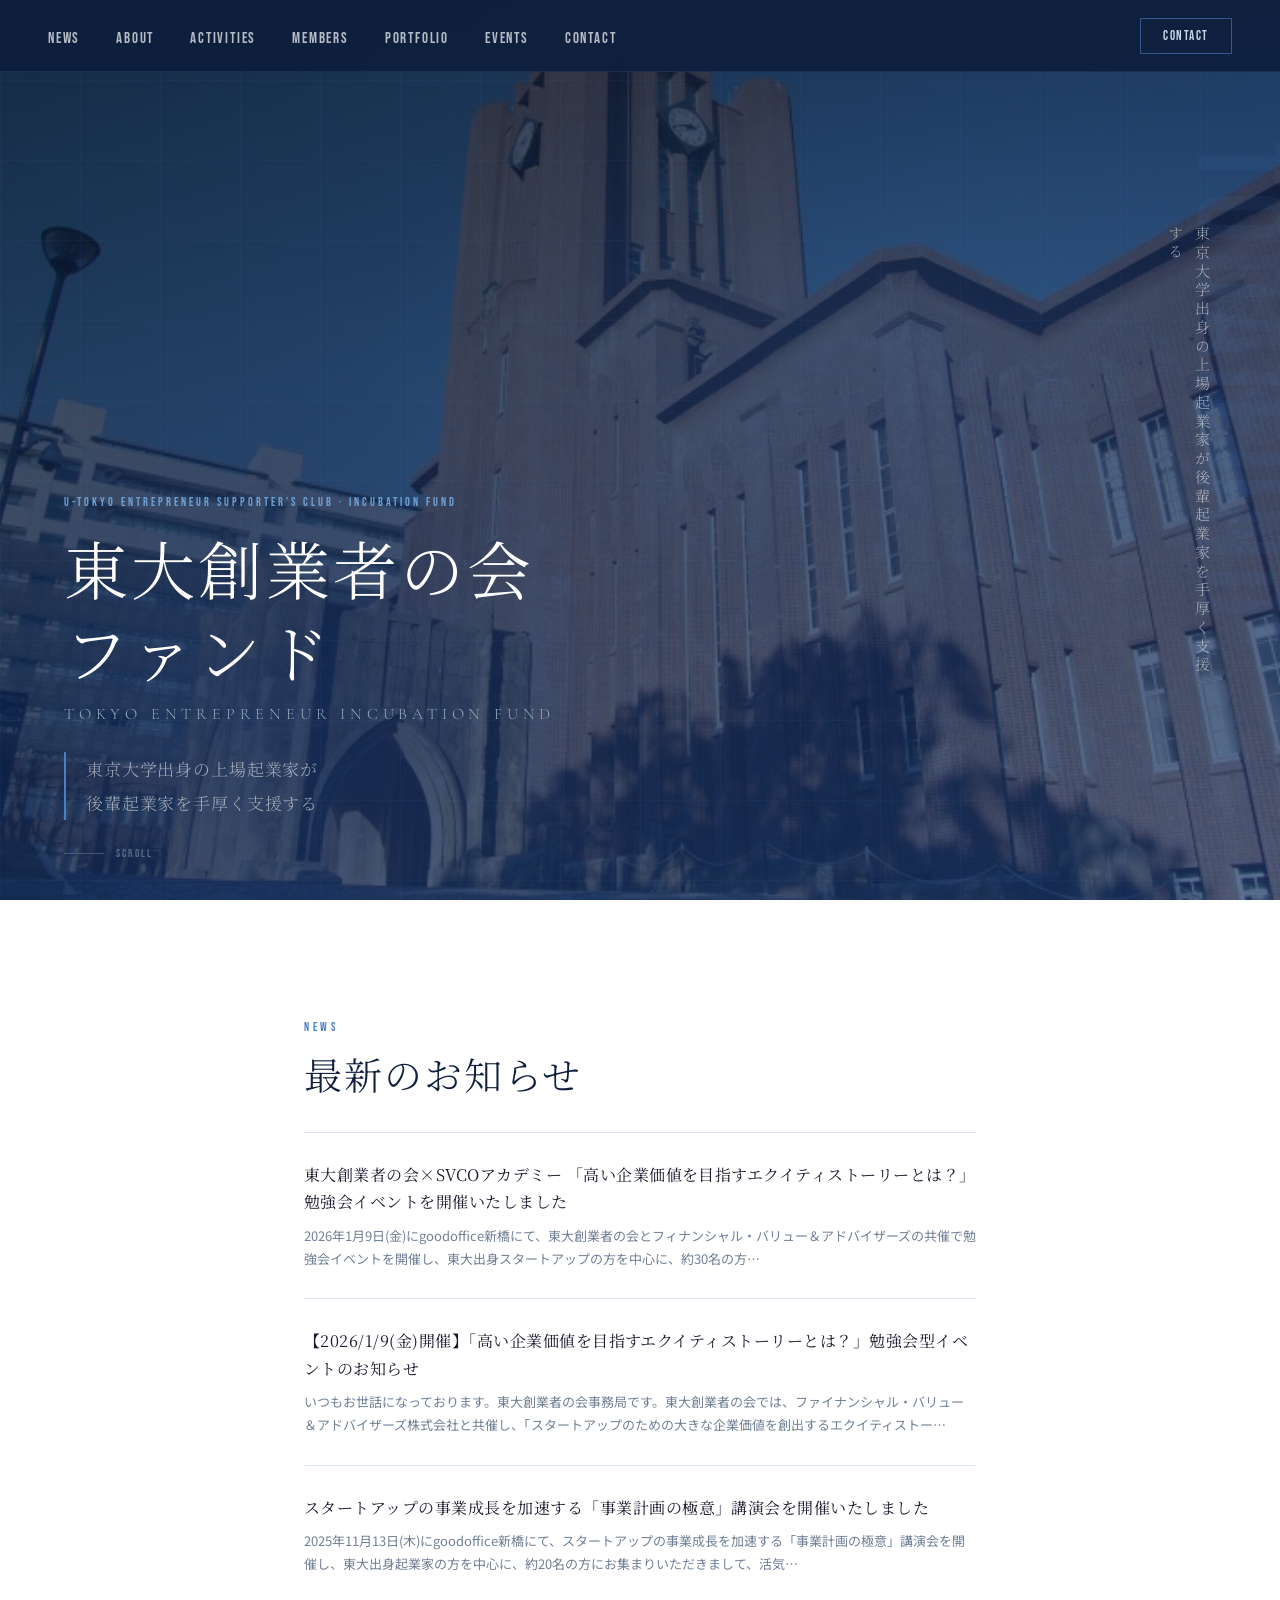
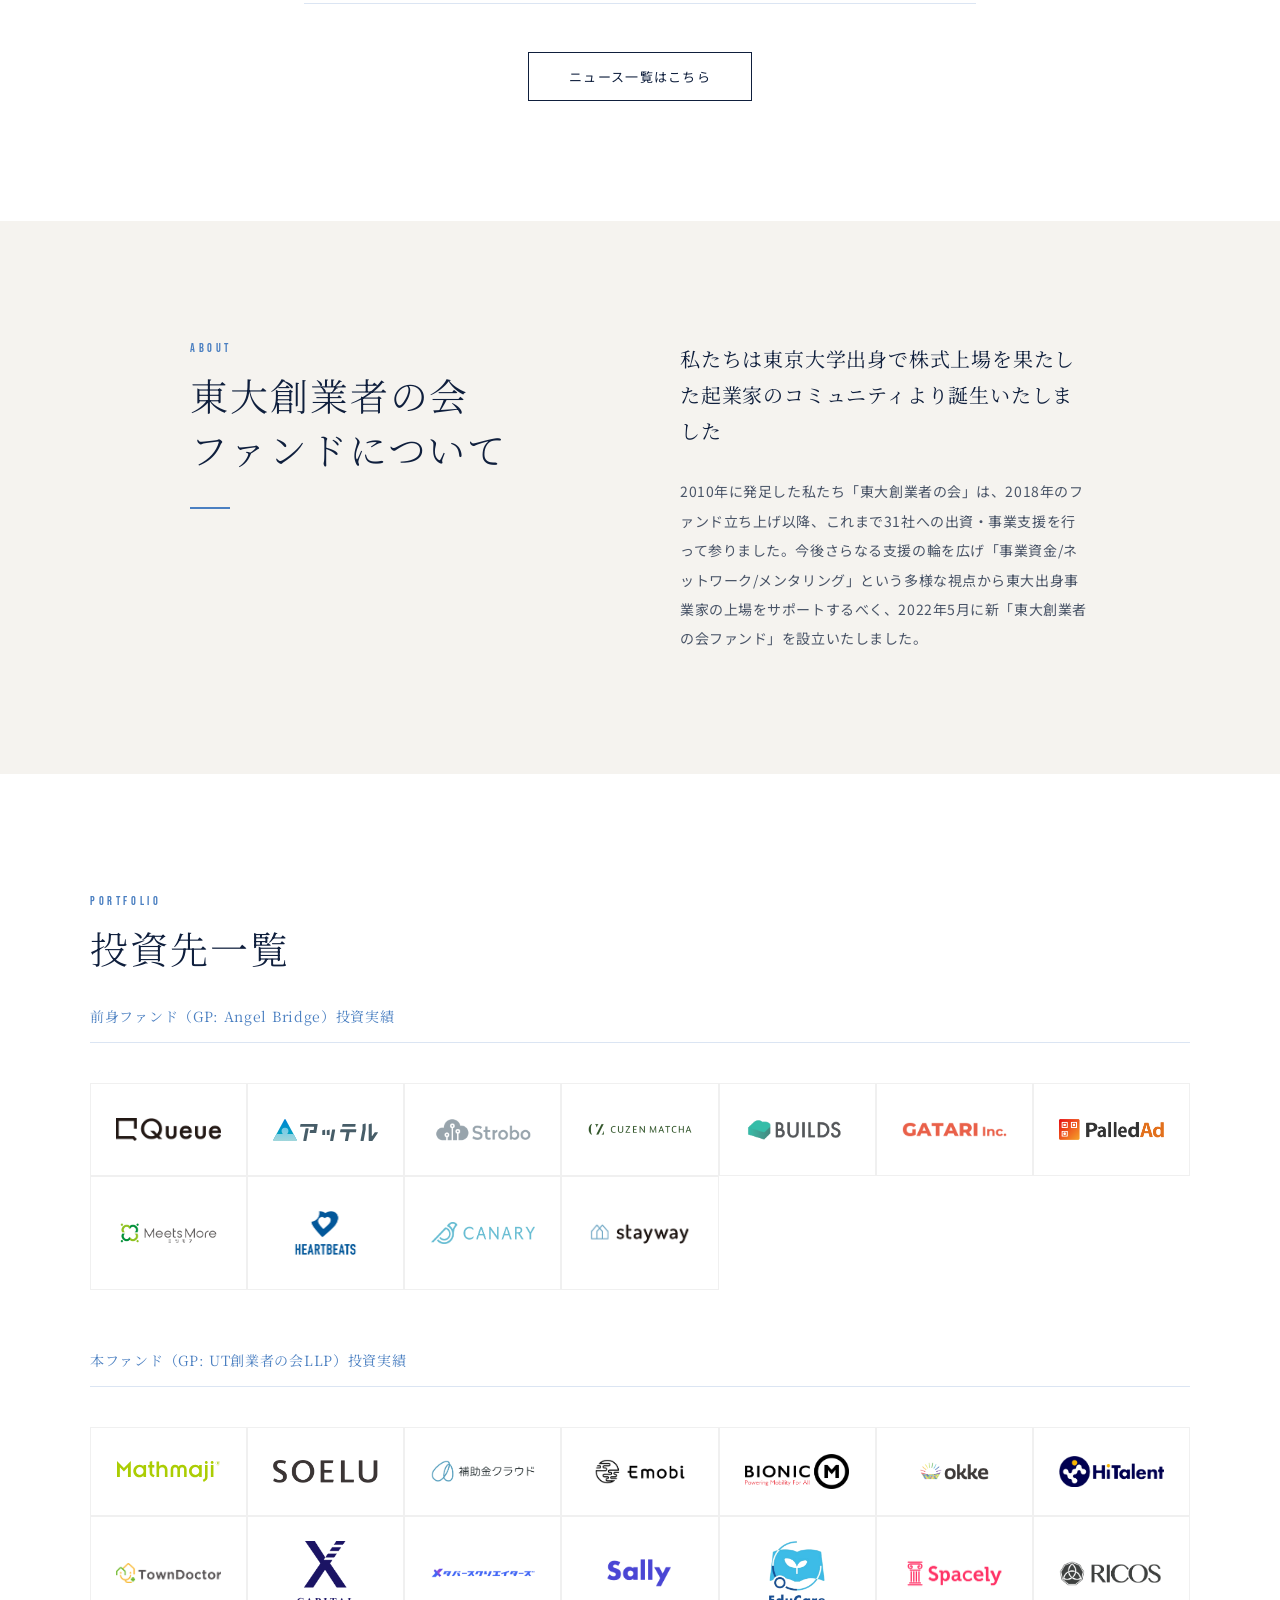
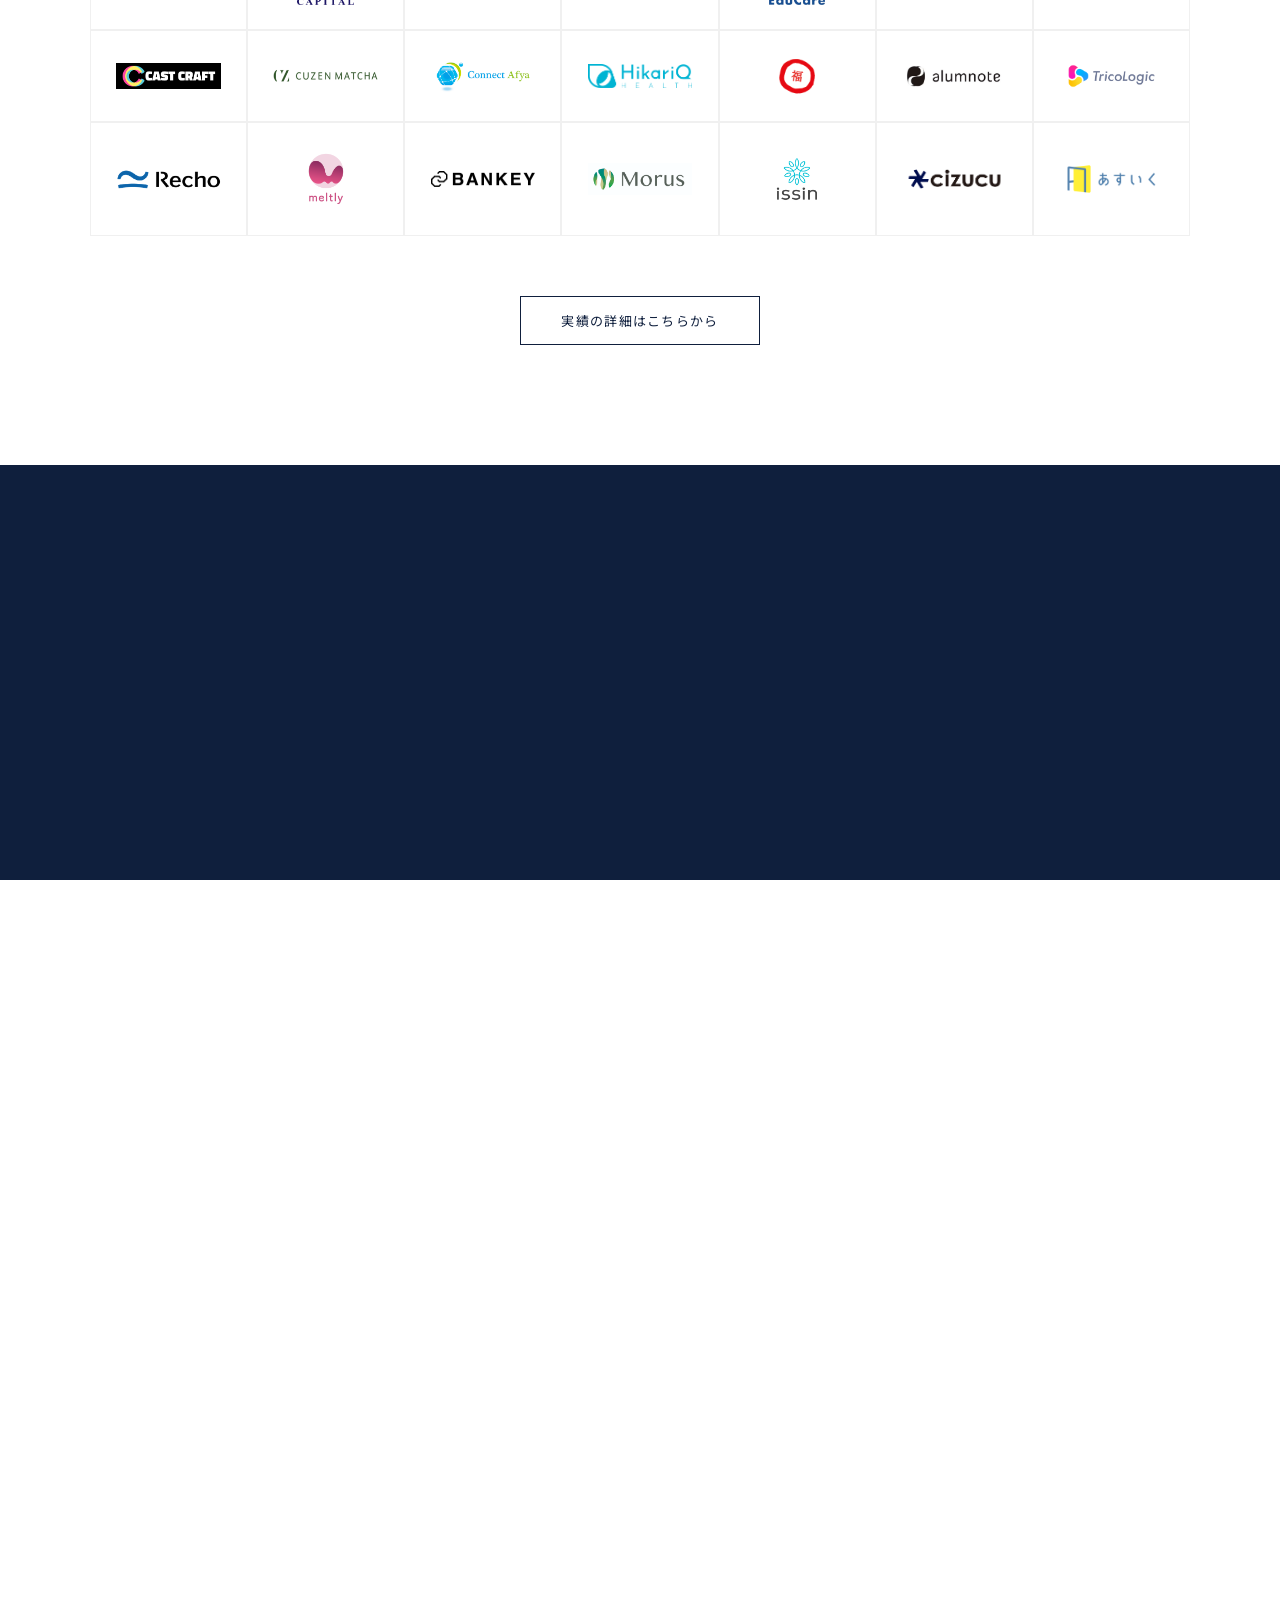
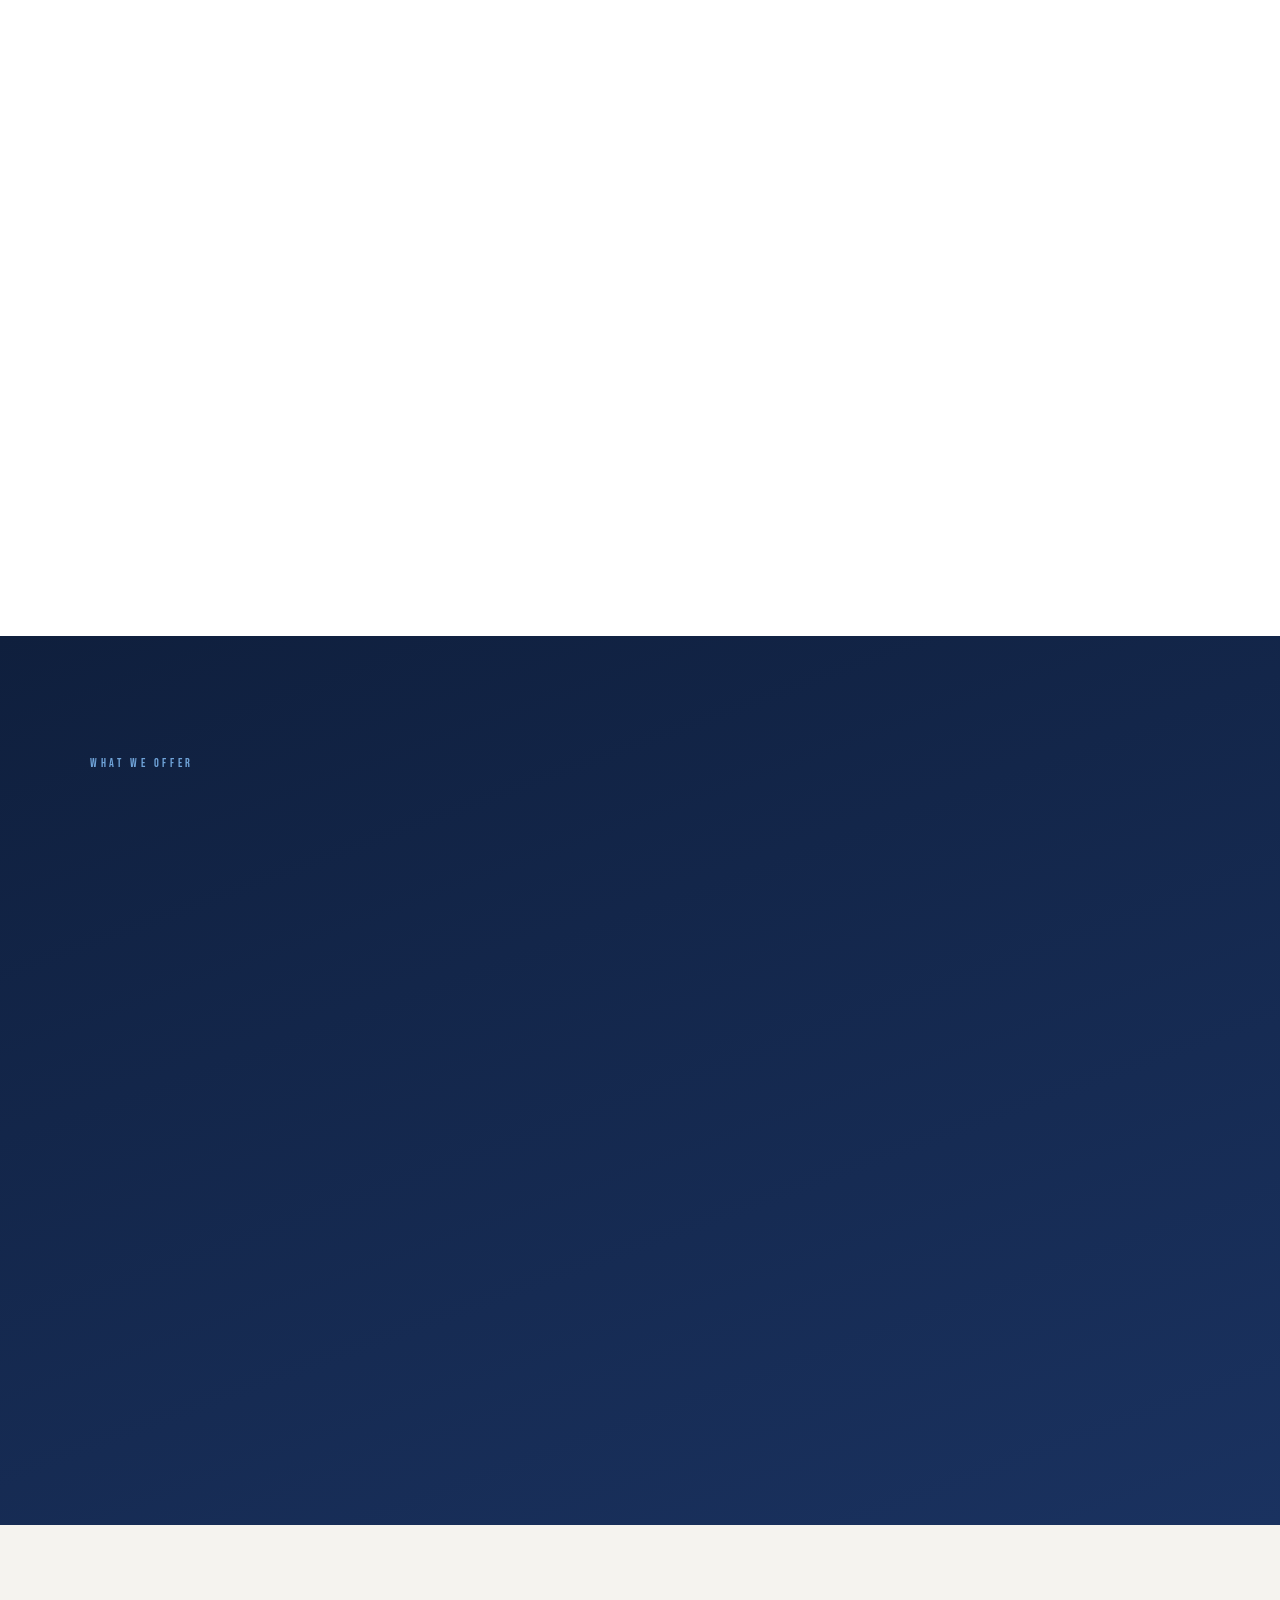
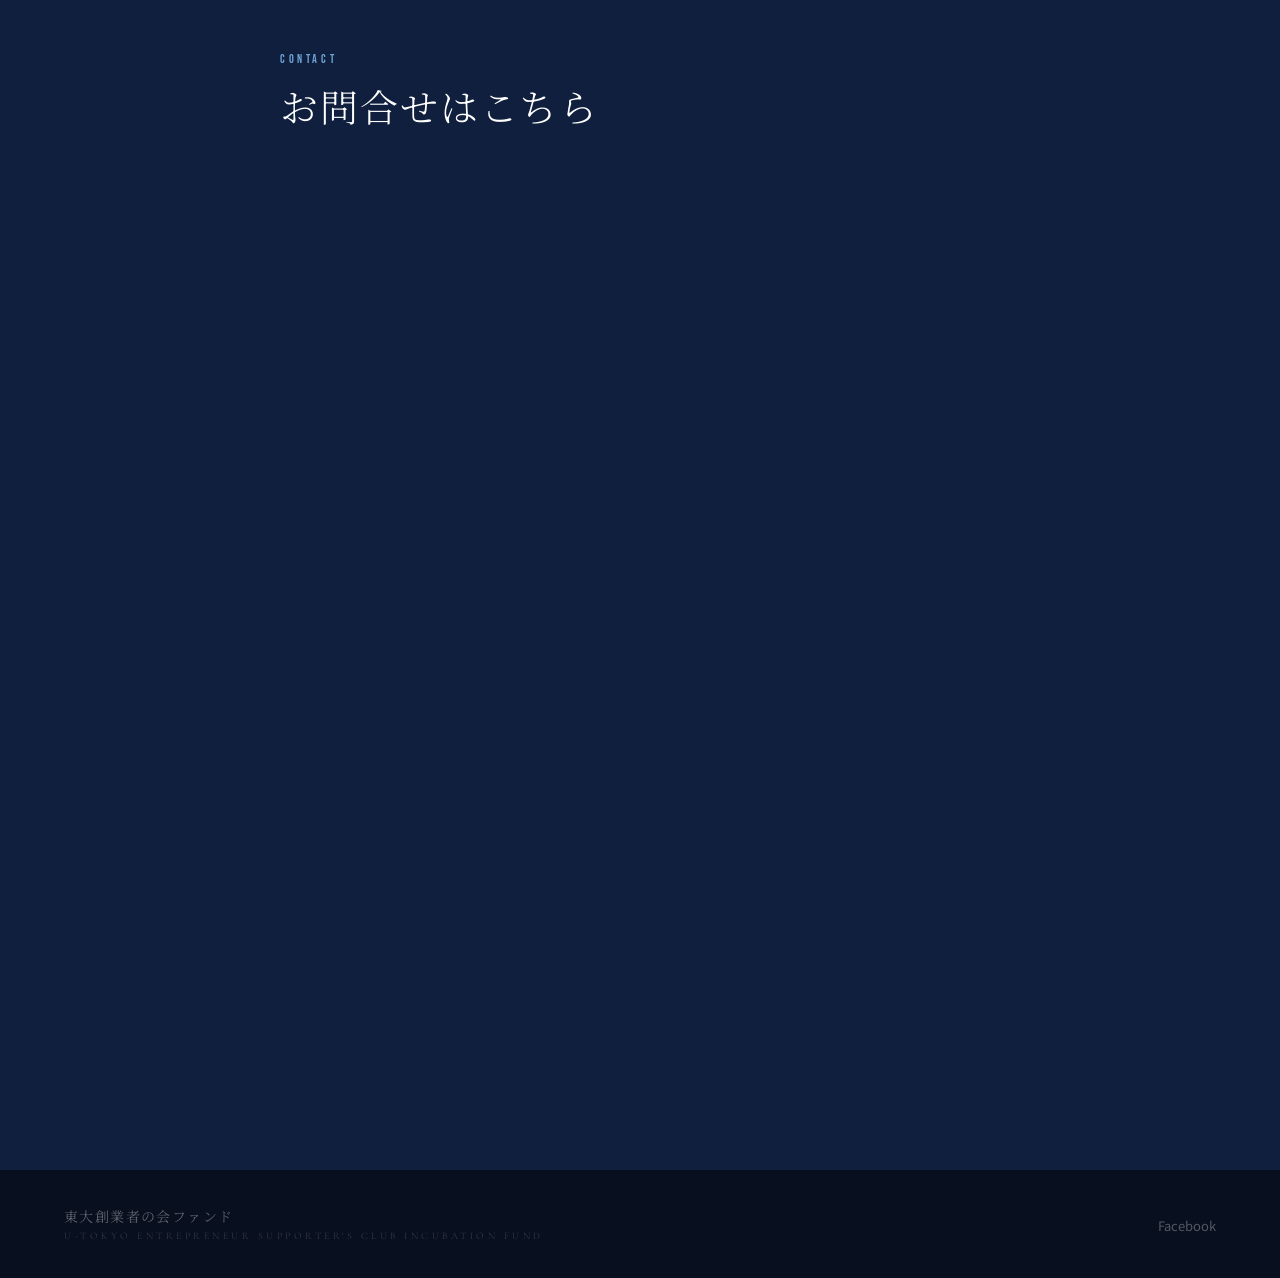
==== commit d7e11406: "ロゴ更新" ====
--- a/index.html
+++ b/index.html
@@ -127,10 +127,10 @@
         <img src="images/logos/pastfund/meetsmore.png" alt="ミツモア" />
       </div>
       <div class="logo-item">
-        <img src="images/logos/HEARTBEATS/HB_LOGO_COLOR_A.jpg" alt="HEARTBEATS" />
-      </div>
-      <div class="logo-item">
-        <img src="images/logos/pastfund/Bluage.svg" alt="Bluage" />
+        <img src="images/logos/pastfund/HEARTBEATS/HB_LOGO_COLOR_A.jpg" alt="HEARTBEATS" />
+      </div>
+      <div class="logo-item">
+        <img src="images/logos/pastfund/canary.png" alt="canary" />
       </div>
       <div class="logo-item">
         <img src="images/logos/pastfund/stayway.png" alt="stayway" />
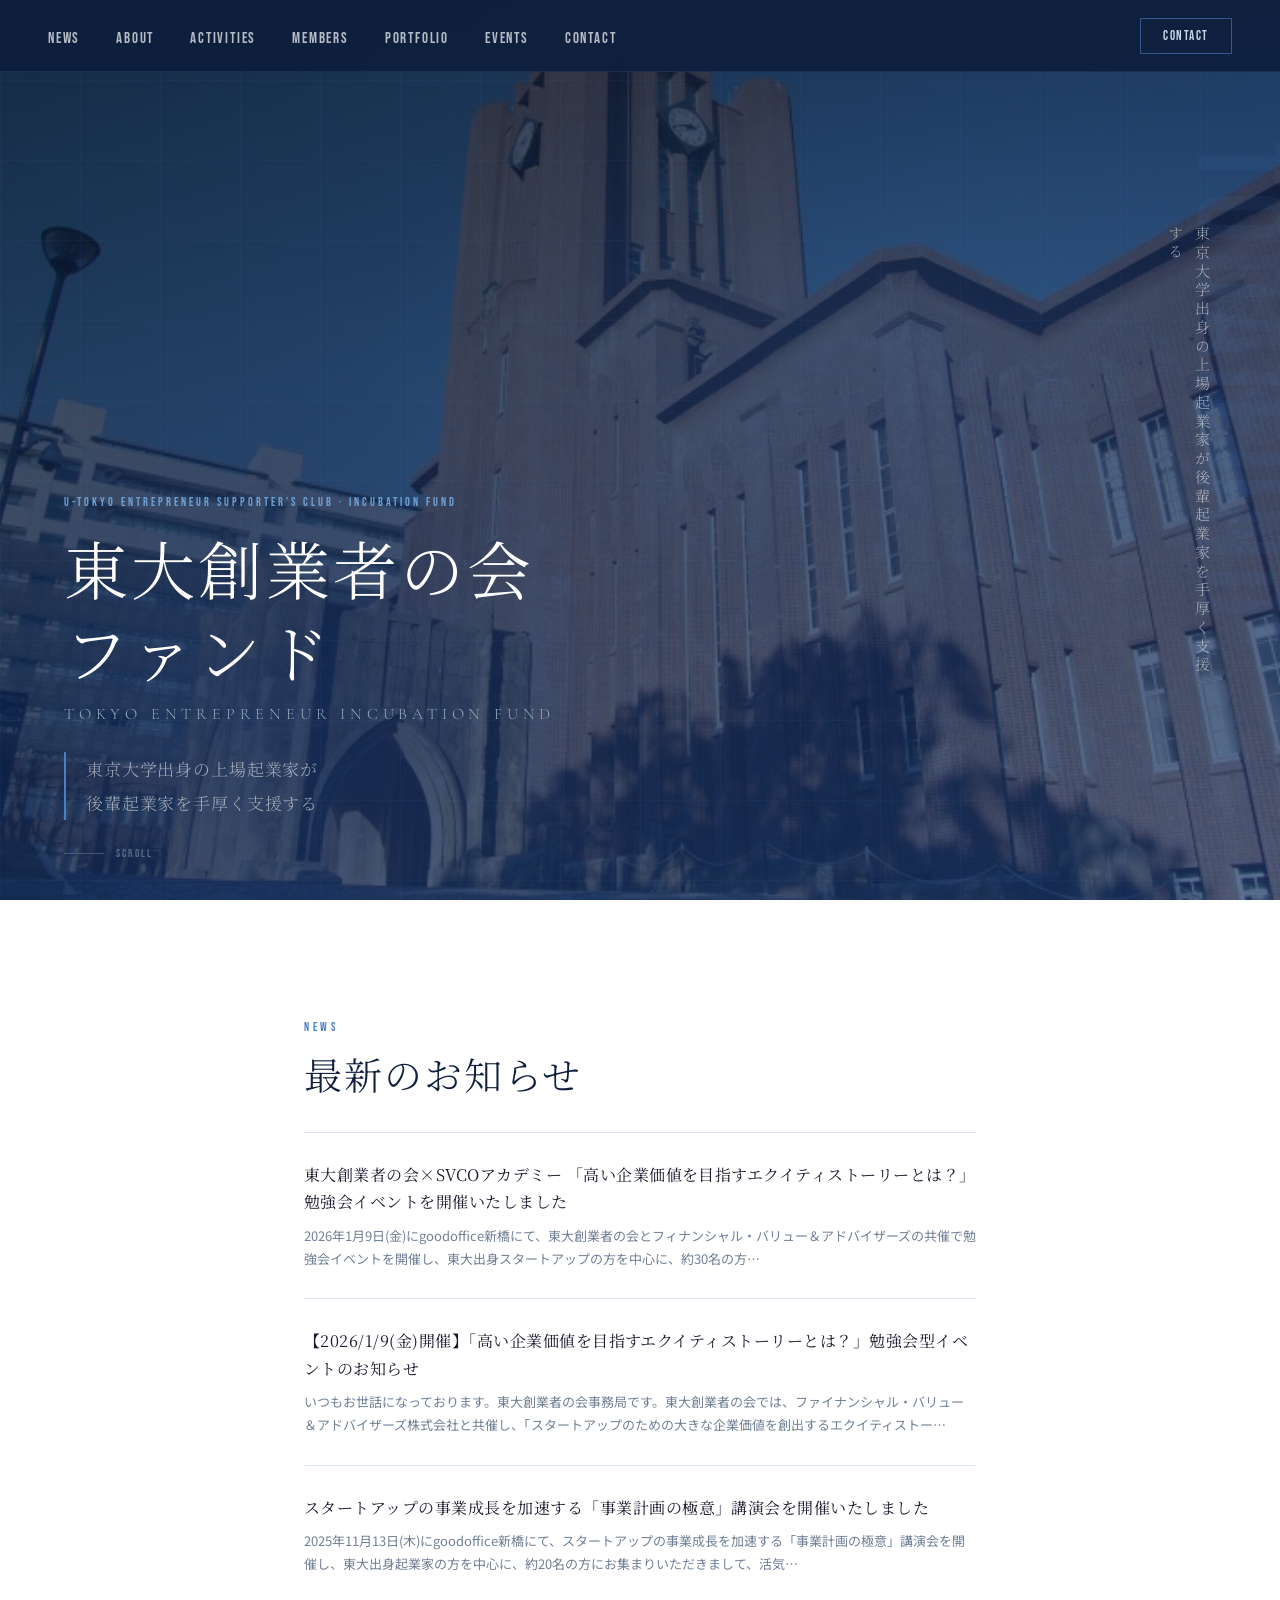
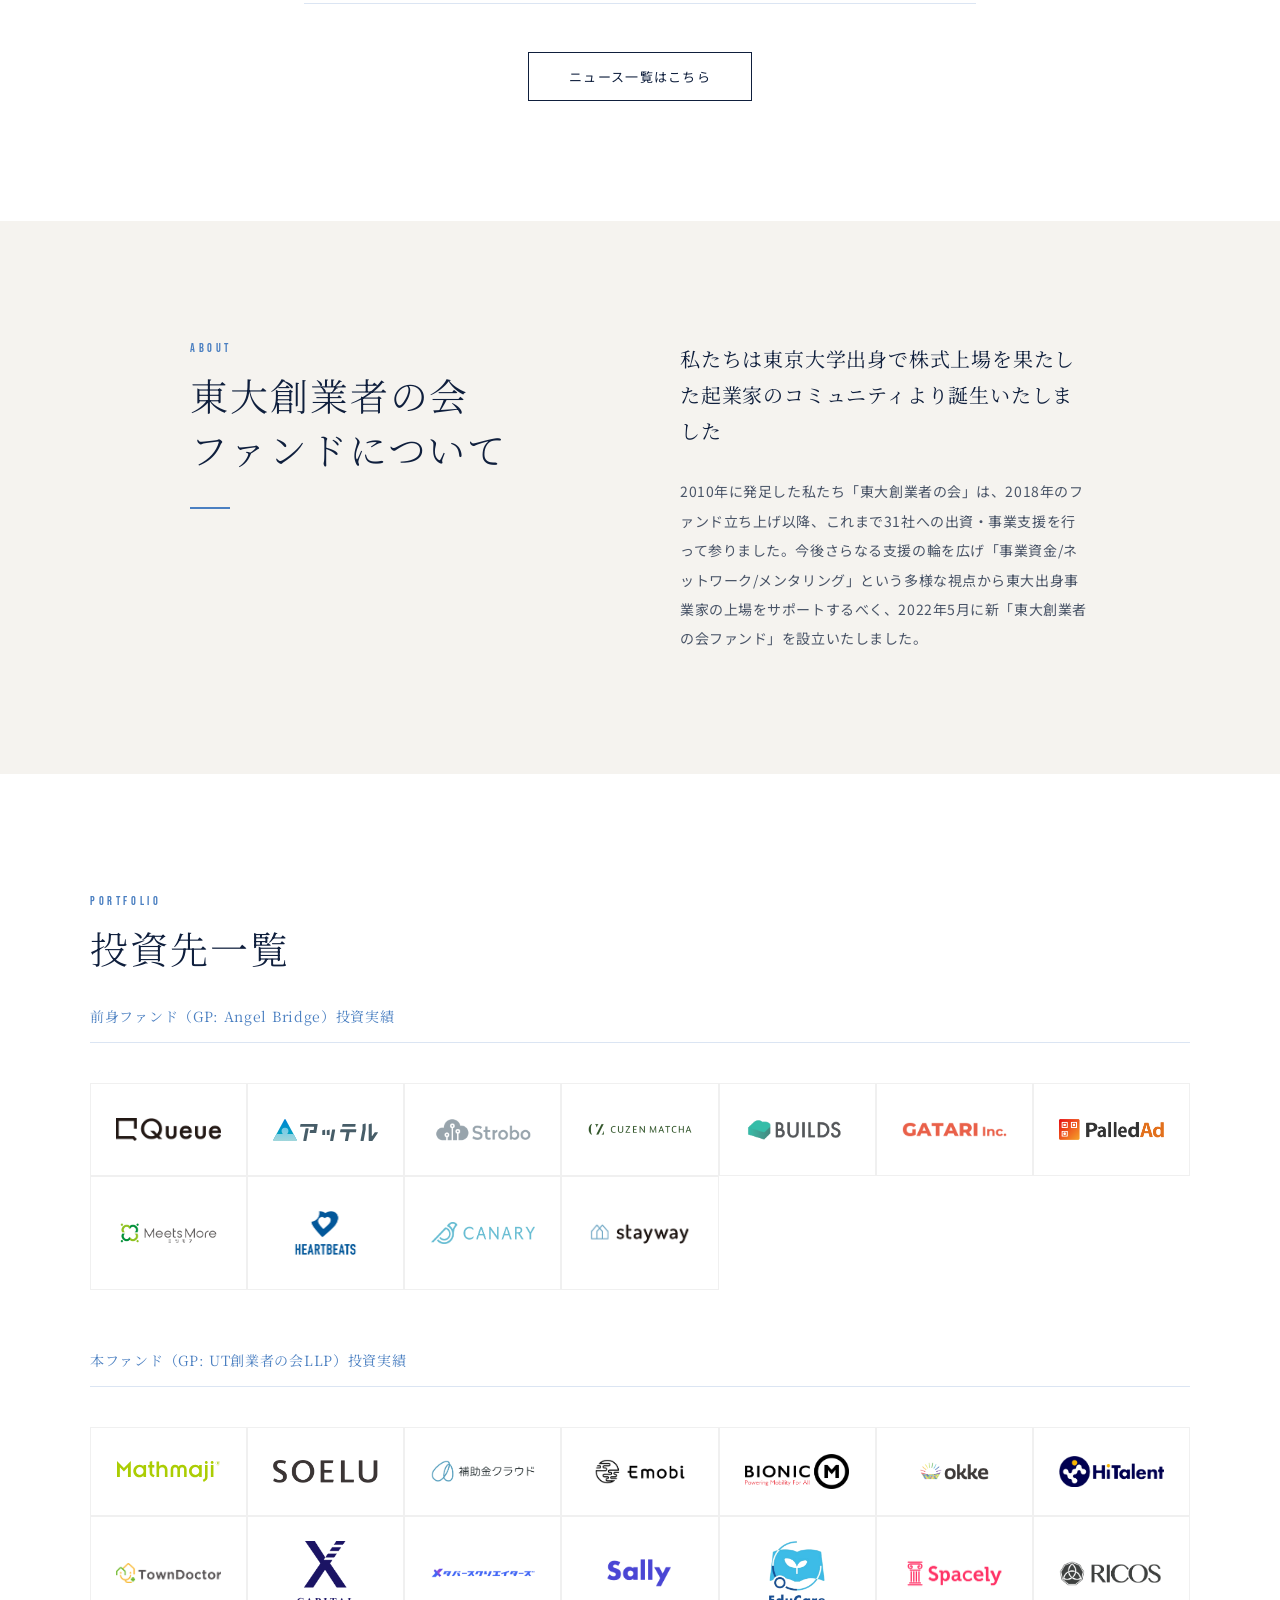
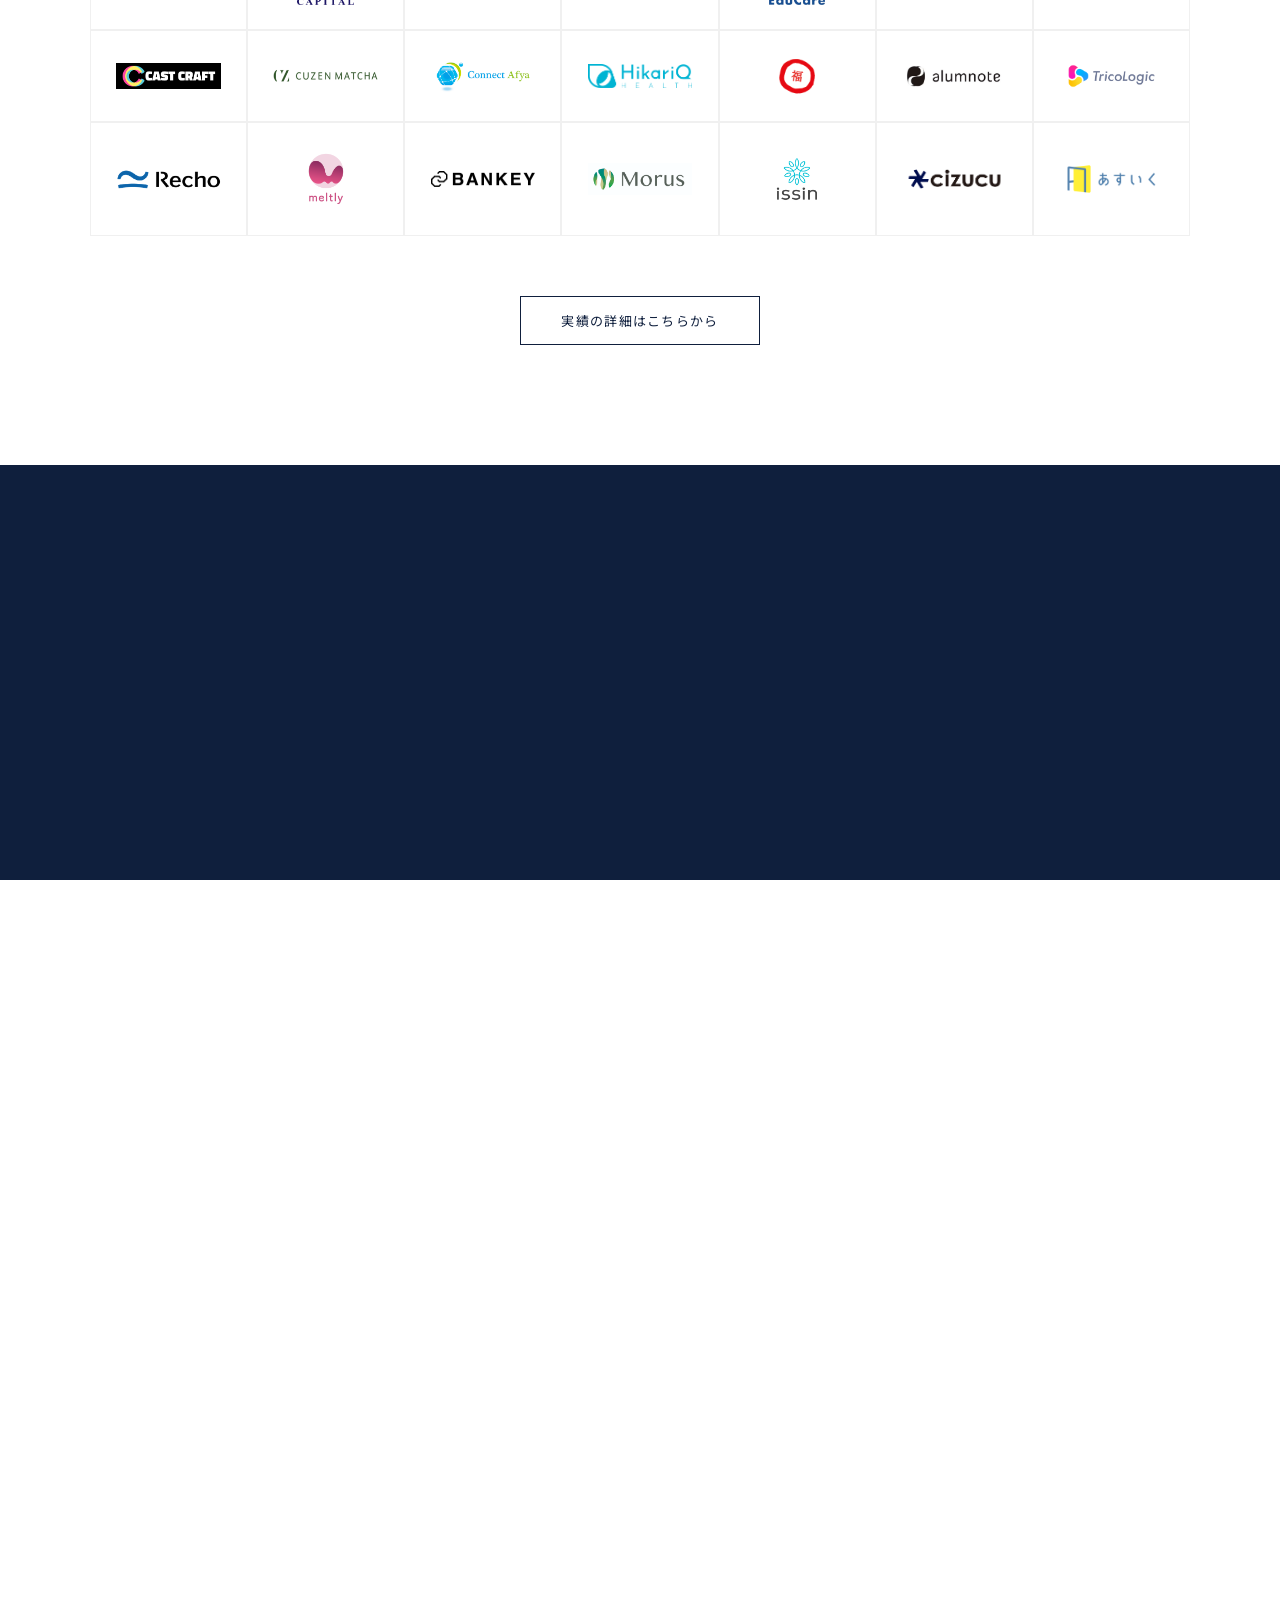
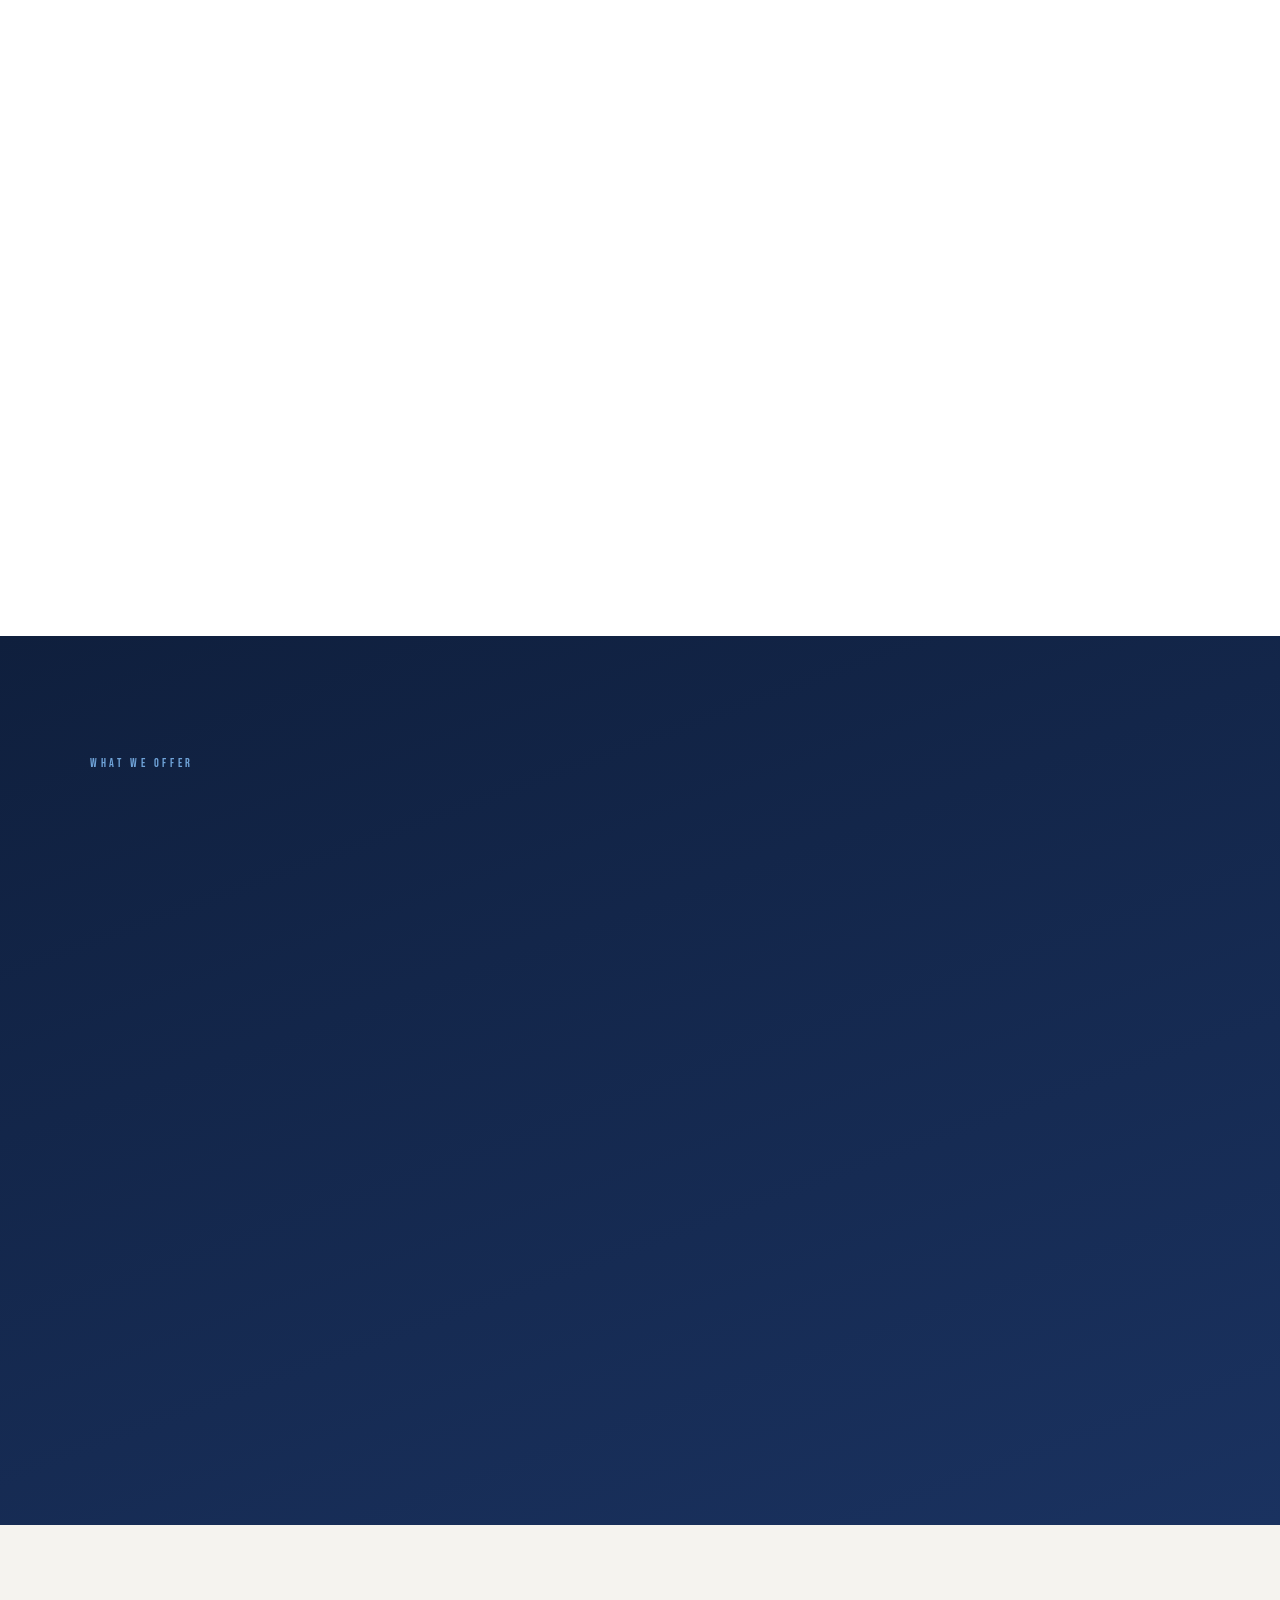
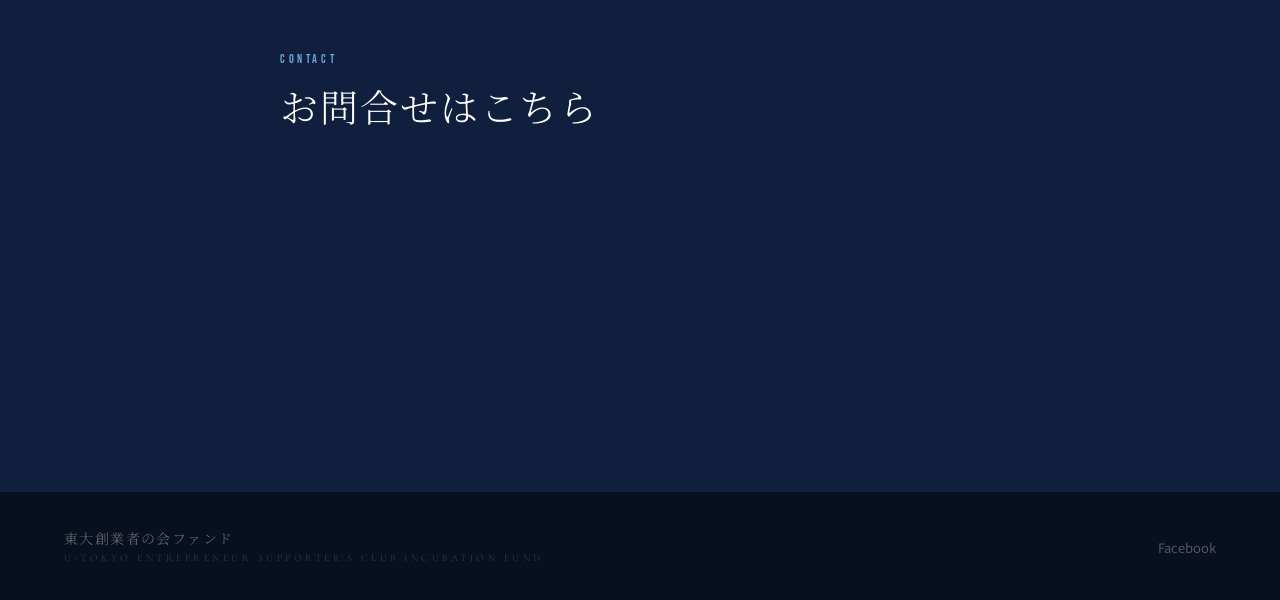
==== commit e6a3f50b: "問い合わせフォームを更新" ====
--- a/index.html
+++ b/index.html
@@ -510,6 +510,7 @@
 </section>
 
 <!-- CONTACT -->
+<!-- CONTACT -->
 <section id="contact">
   <div class="contact-inner">
     <p class="section-label" style="color:var(--accent-light);">CONTACT</p>
@@ -519,31 +520,9 @@
       <p>※出資条件を満たさない方からの出資のご相談が増えています。創業者もしくは、経営陣に東大出身(中退・院卒含む)の方がいらっしゃることが当会の出資条件となっておりますので、今一度ご確認くださいませ。</p>
       <p>※コピー&ペーストの文章でのお問い合わせにはご連絡しかねますので、ご了承ください。</p>
     </div>
-    <div class="form-group fade-up">
-      <label class="form-label">お名前</label>
-      <input type="text" class="form-input" placeholder="お名前を入力してください" />
-    </div>
-    <div class="form-group fade-up">
-      <label class="form-label">メールアドレス</label>
-      <input type="email" class="form-input" placeholder="メールアドレスを入力してください" />
-    </div>
-    <div class="form-group fade-up">
-      <label class="form-label">会社名/役職</label>
-      <input type="text" class="form-input" placeholder="ご所属を入力してください" />
-    </div>
-    <div class="form-group fade-up">
-      <label class="form-label">東大への入学年度</label>
-      <input type="text" class="form-input" placeholder="ご所属を入力してください" />
-    </div>
-    <div class="form-group fade-up">
-      <label class="form-label">出身学部/研究科</label>
-      <input type="text" class="form-input" placeholder="ご所属を入力してください" />
-    </div>
-    <div class="form-group fade-up">
-      <label class="form-label">お問合せ内容</label>
-      <textarea class="form-textarea" placeholder="お問合せ内容を入力してください"></textarea>
-    </div>
-    <button class="form-submit fade-up">送信する</button>
+    <div class="fade-up" style="text-align:center; margin-top:48px;">
+      <a href="https://forms.gle/LUvr1HUwRr7sGLZu6" target="_blank" class="btn-solid">お問合せフォームへ</a>
+    </div>
   </div>
 </section>
 
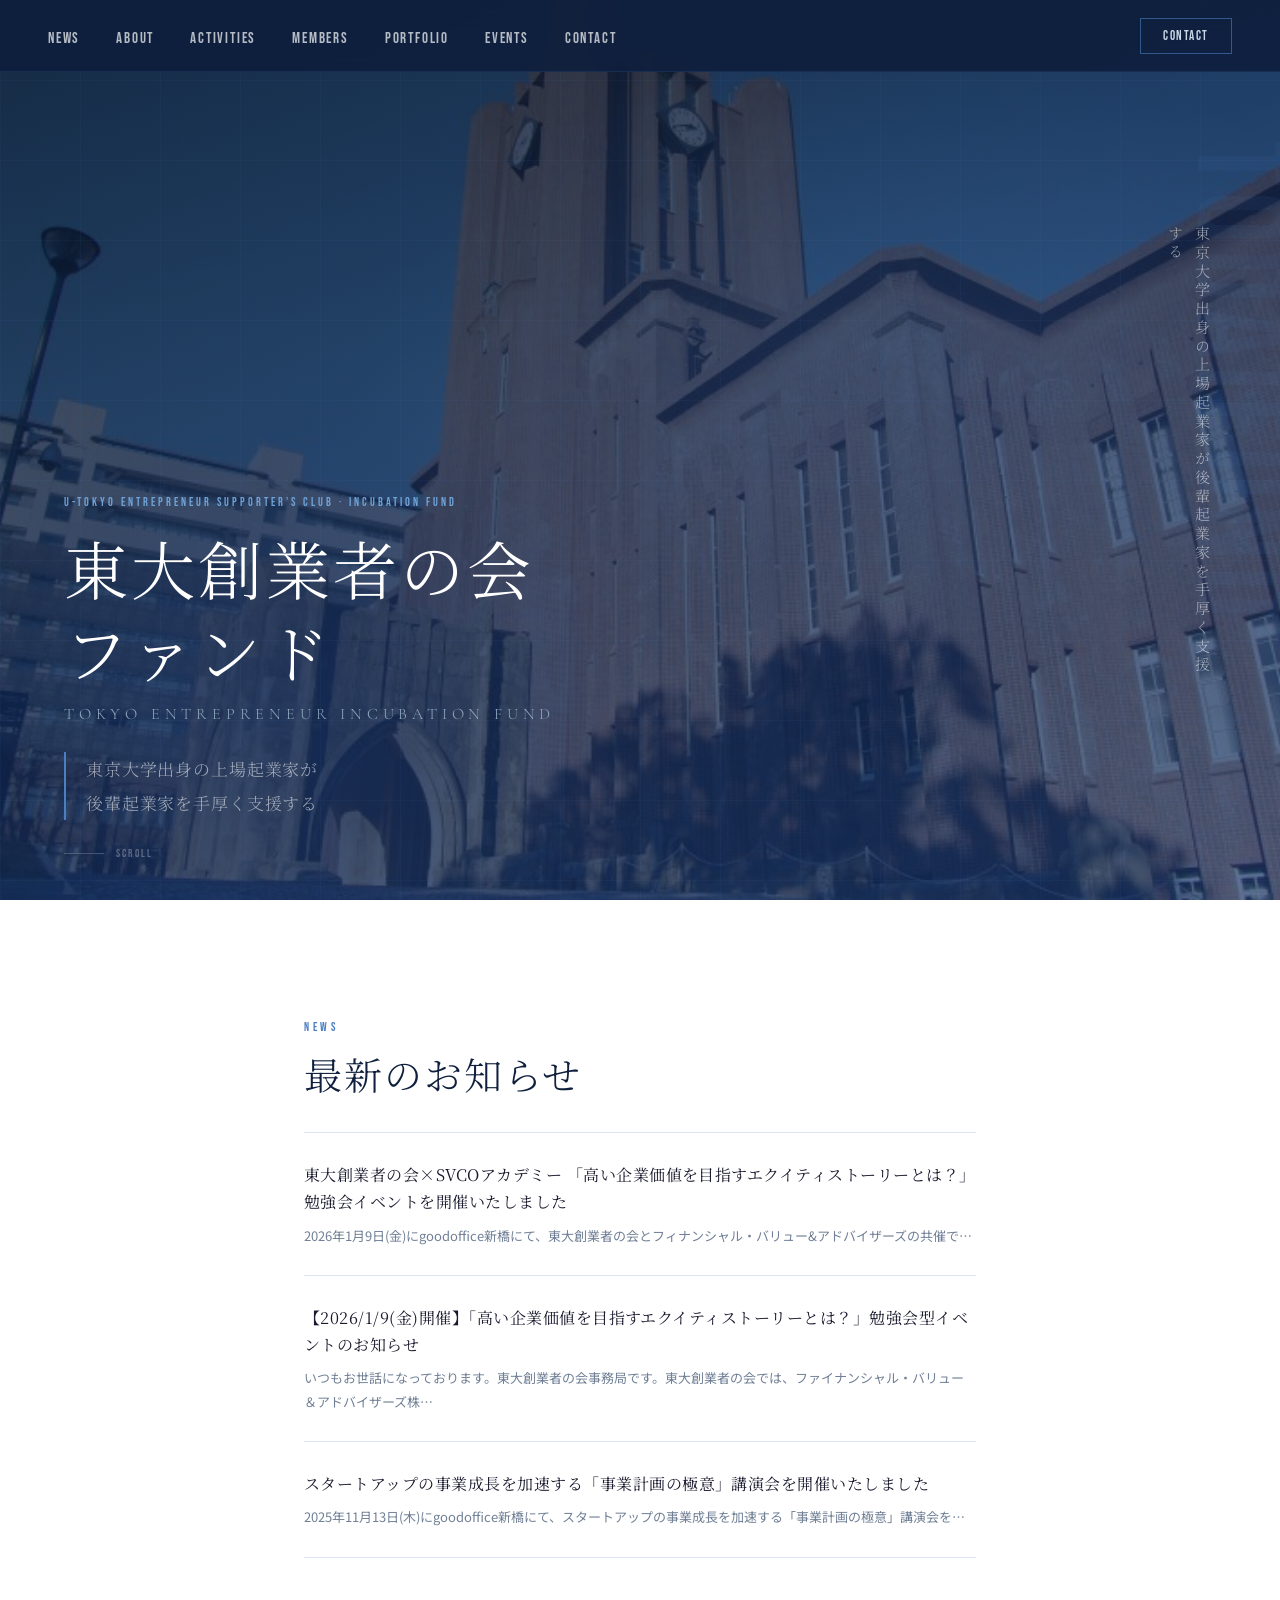
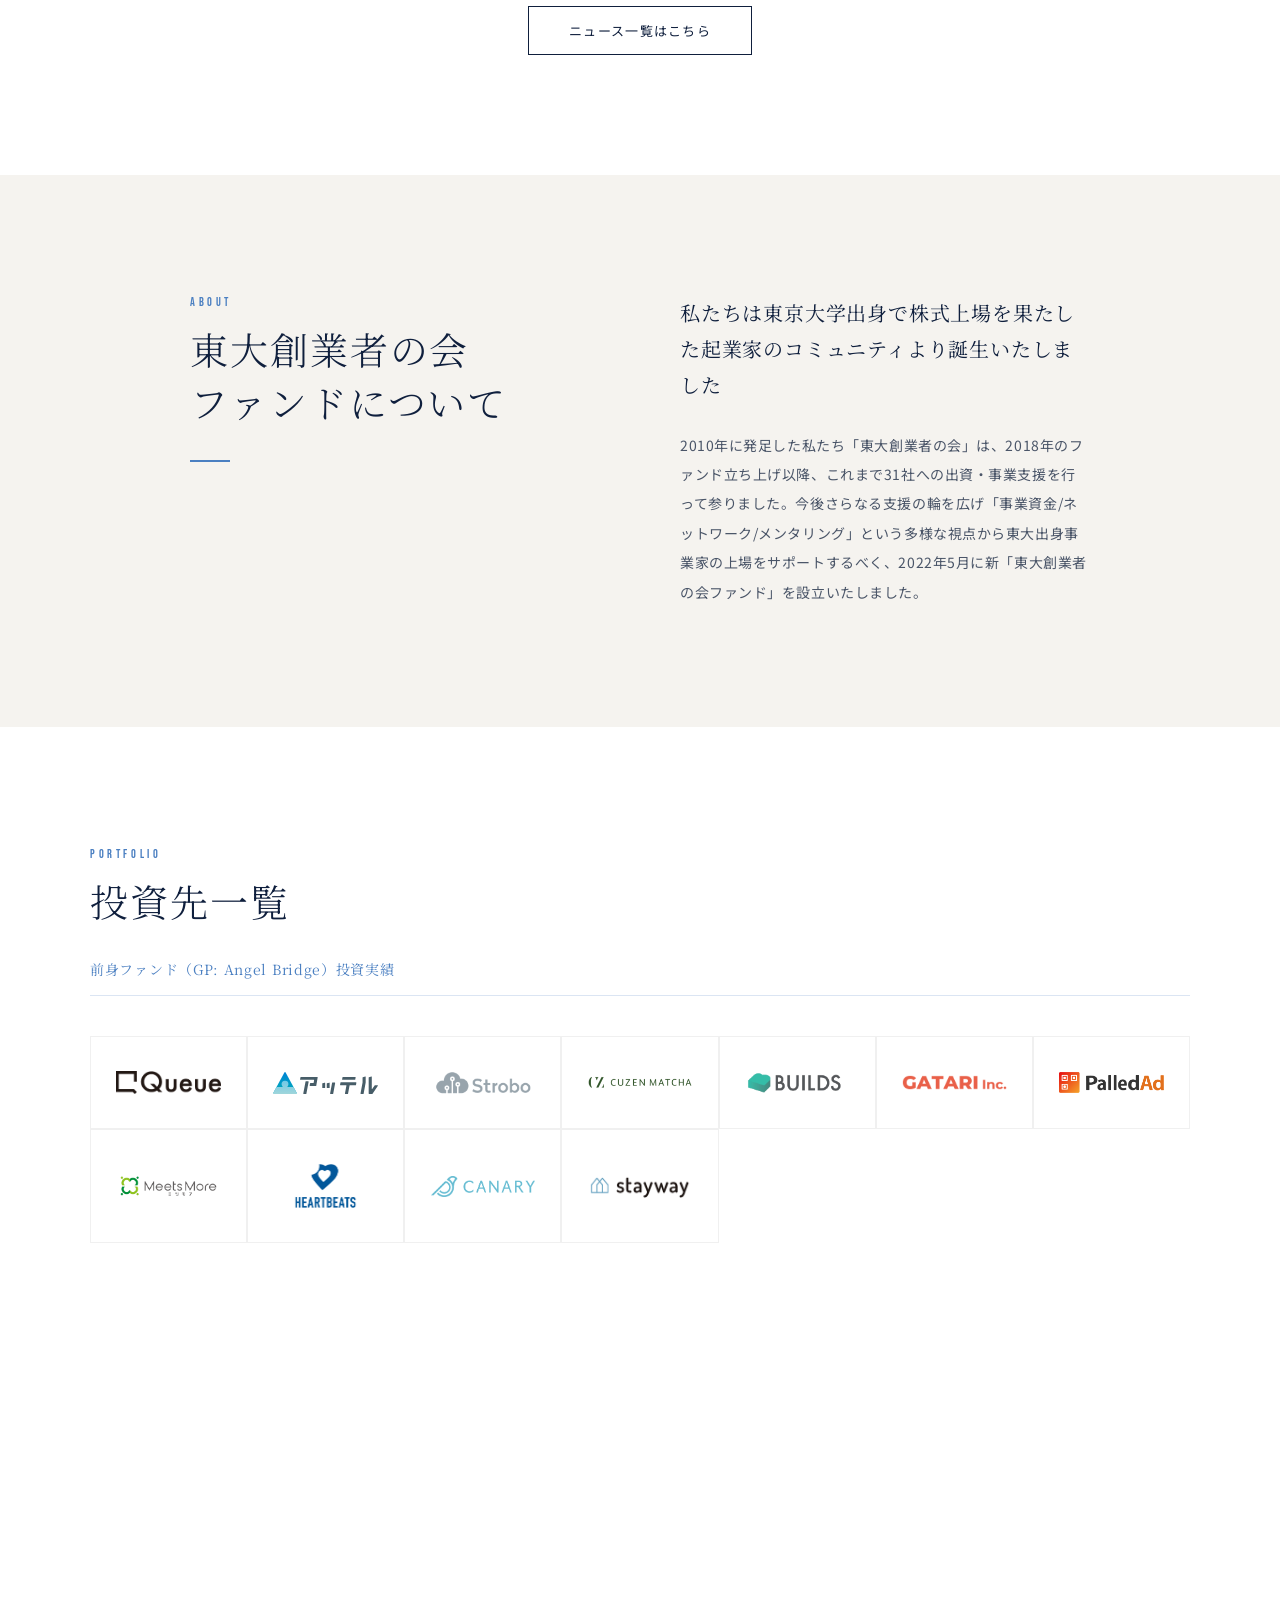
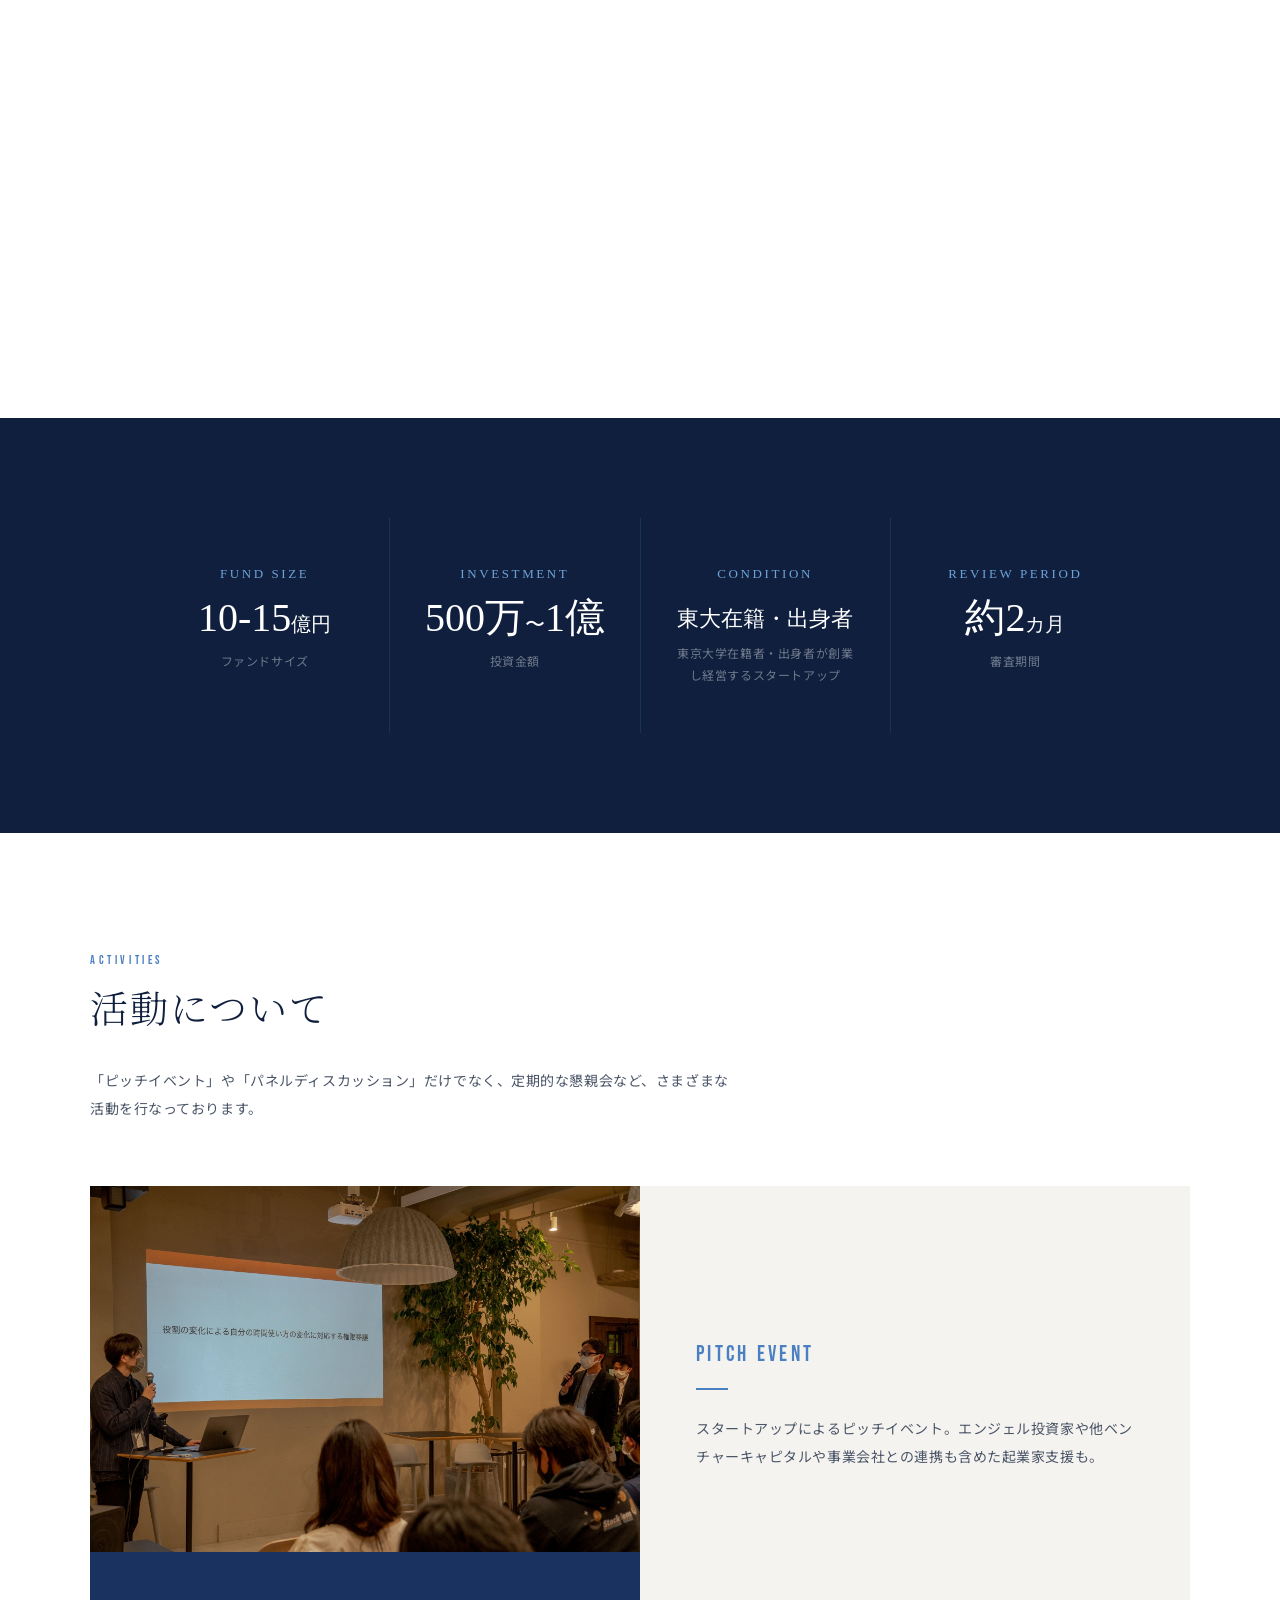
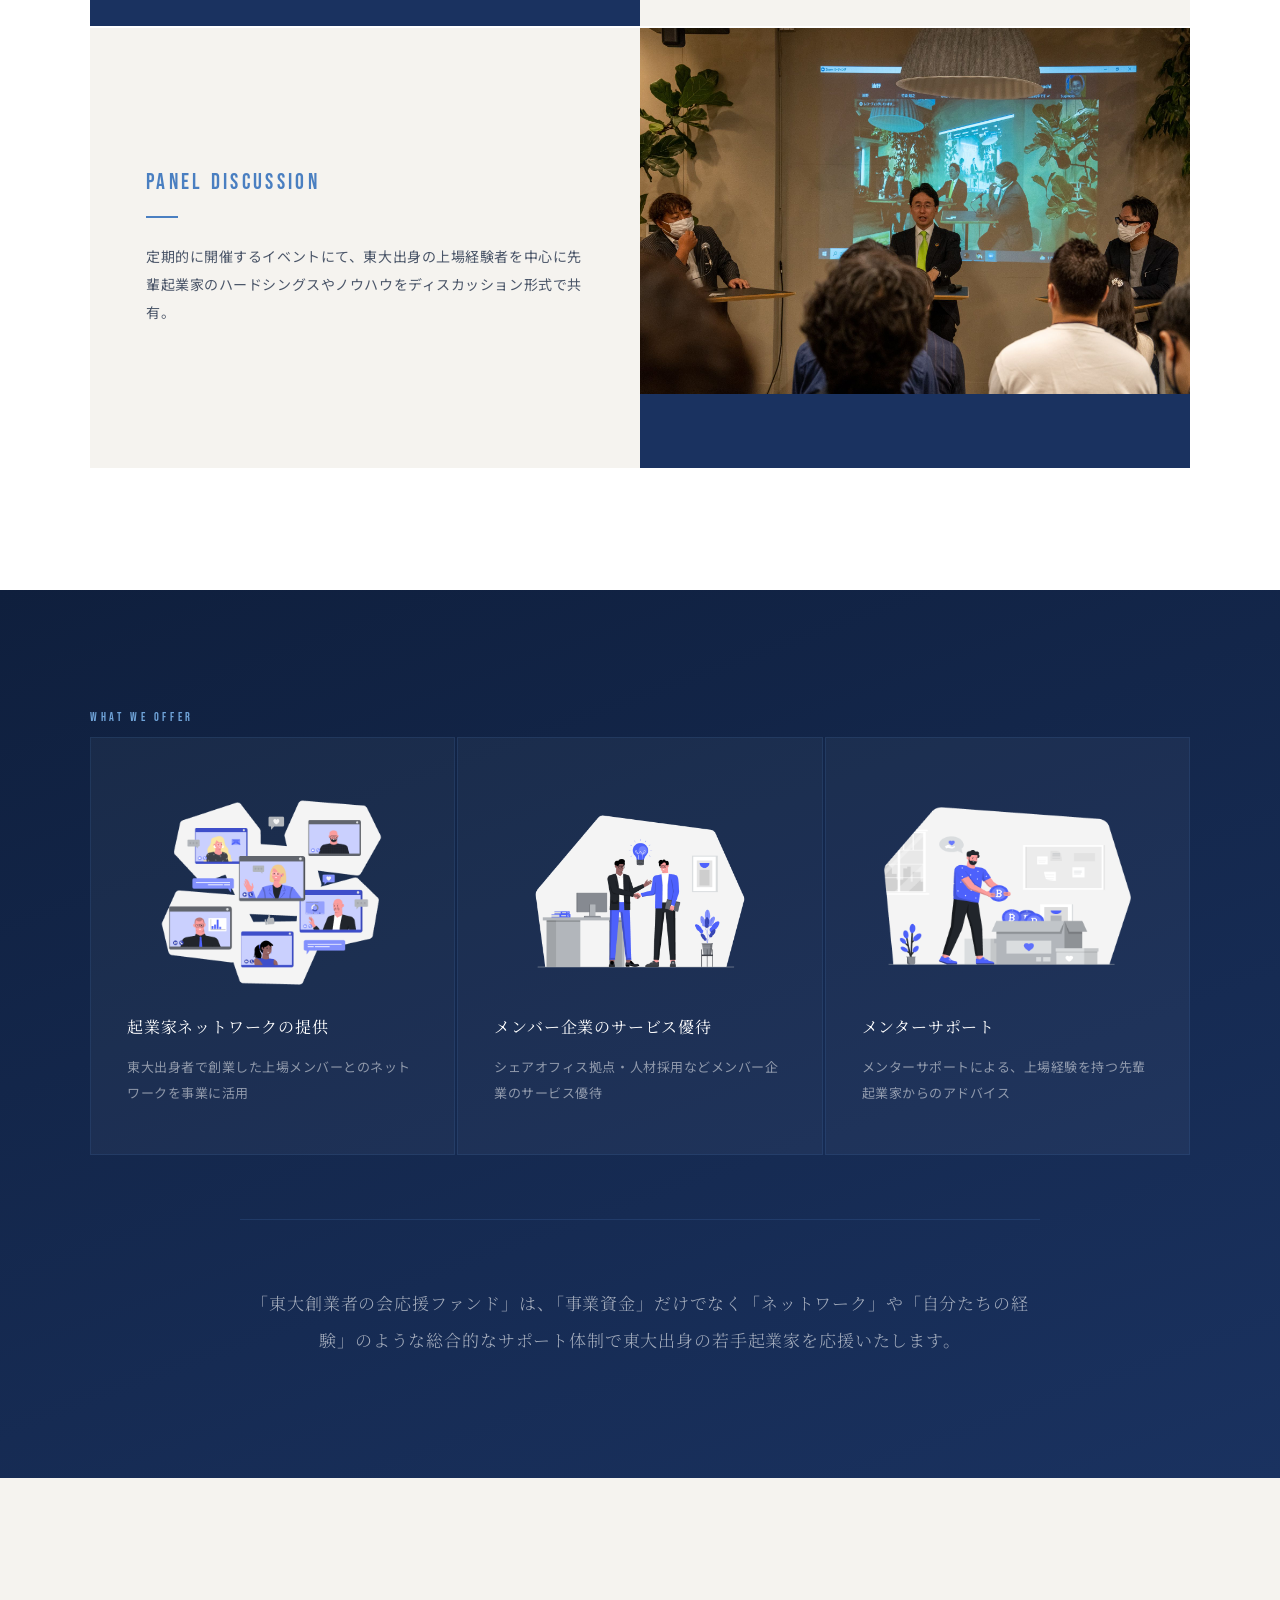
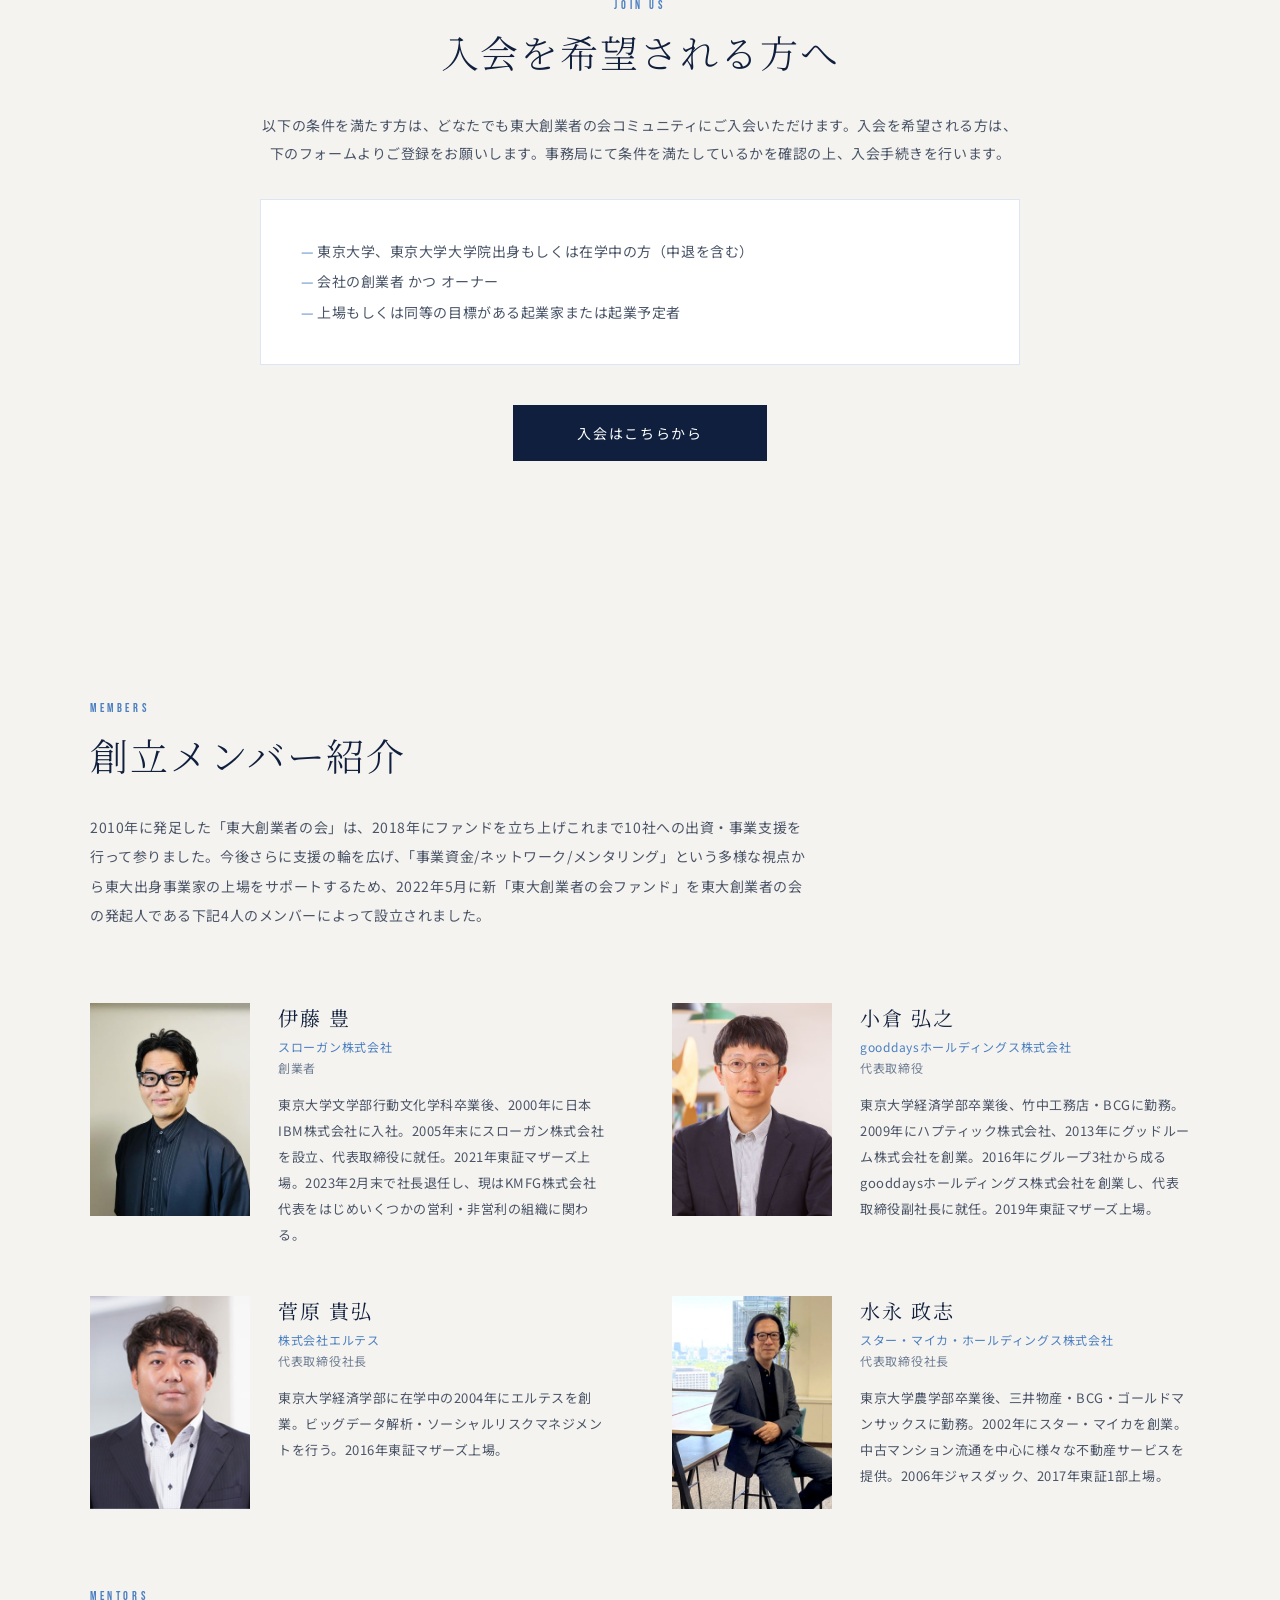
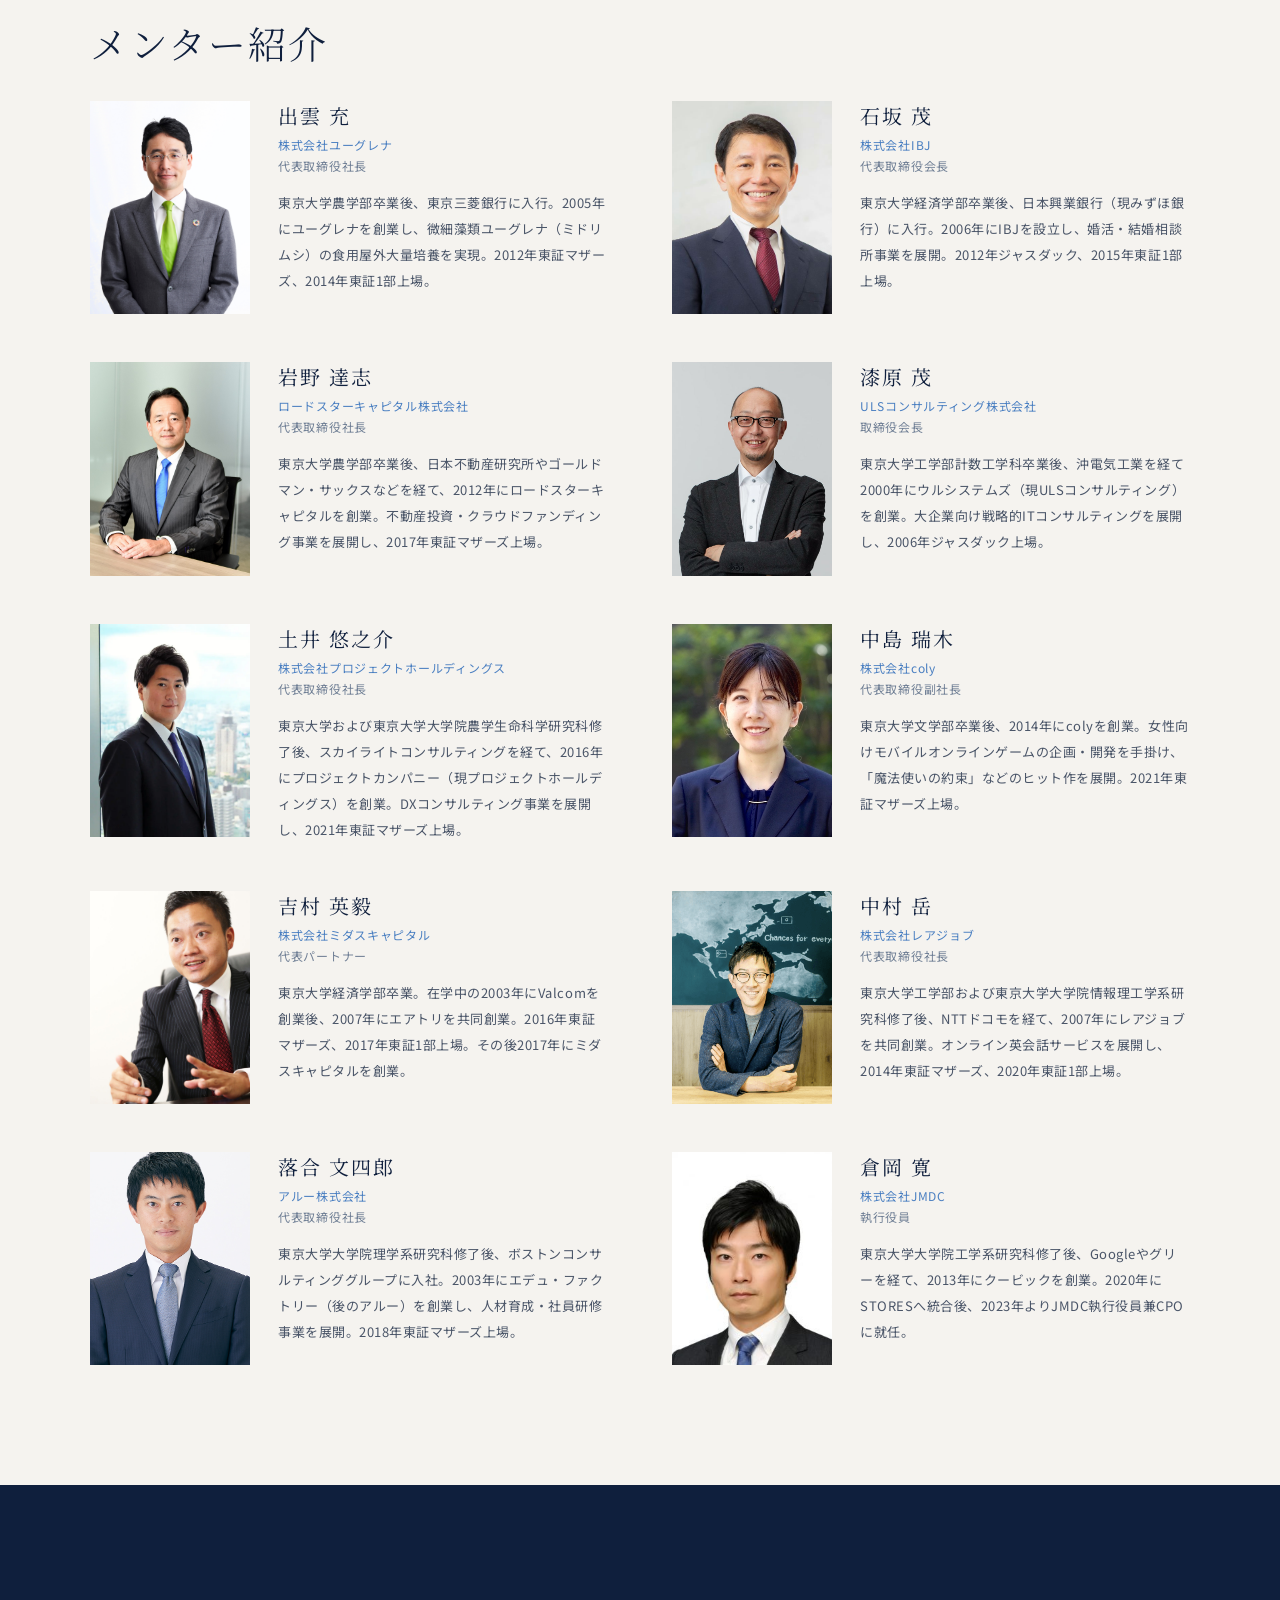
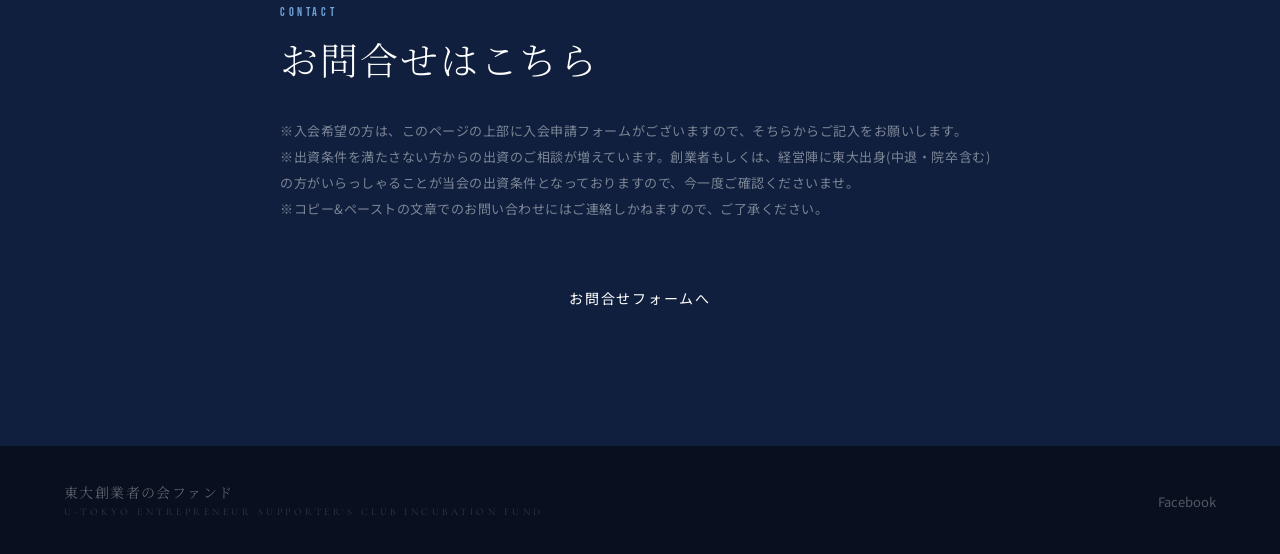
==== commit 01890ca1: "トップページのニュース部分を書き換え" ====
--- a/index.html
+++ b/index.html
@@ -59,20 +59,20 @@
     <p class="section-label fade-up">NEWS</p>
     <h2 class="section-title-jp fade-up">最新のお知らせ</h2>
 
-    <ul class="news-list fade-up">
-      <li class="news-item">
-        <p class="news-item-title">東大創業者の会×SVCOアカデミー 「高い企業価値を目指すエクイティストーリーとは？」勉強会イベントを開催いたしました</p>
-        <p class="news-item-excerpt">2026年1月9日(金)にgoodoffice新橋にて、東大創業者の会とフィナンシャル・バリュー＆アドバイザーズの共催で勉強会イベントを開催し、東大出身スタートアップの方を中心に、約30名の方…</p>
-      </li>
-      <li class="news-item">
-        <p class="news-item-title">【2026/1/9(金)開催】「高い企業価値を目指すエクイティストーリーとは？」勉強会型イベントのお知らせ</p>
-        <p class="news-item-excerpt">いつもお世話になっております。東大創業者の会事務局です。東大創業者の会では、ファイナンシャル・バリュー＆アドバイザーズ株式会社と共催し、「スタートアップのための大きな企業価値を創出するエクイティストー…</p>
-      </li>
-      <li class="news-item">
-        <p class="news-item-title">スタートアップの事業成長を加速する「事業計画の極意」講演会を開催いたしました</p>
-        <p class="news-item-excerpt">2025年11月13日(木)にgoodoffice新橋にて、スタートアップの事業成長を加速する「事業計画の極意」講演会を開催し、東大出身起業家の方を中心に、約20名の方にお集まりいただきまして、活気…</p>
-      </li>
-    </ul>
+    <ul class="news-list fade-up" id="top-news-list"></ul>
+
+    <script src="js/news-data.js"></script>
+    <script>
+      const list = document.getElementById('top-news-list');
+      newsData.slice(0, 3).forEach(item => {
+        list.innerHTML += `
+          <li class="news-item" onclick="location.href='${item.url}'" style="cursor:pointer;">
+            <p class="news-item-title">${item.title}</p>
+            <p class="news-item-excerpt">${item.body ? item.body.replace(/<[^>]*>/g, '').slice(0, 60) + '…' : ''}</p>
+          </li>
+        `;
+      });
+    </script>
     <div style="text-align: center; margin-top: 48px;">
       <a href="news.html" class="btn-outline">ニュース一覧はこちら</a>
     </div>
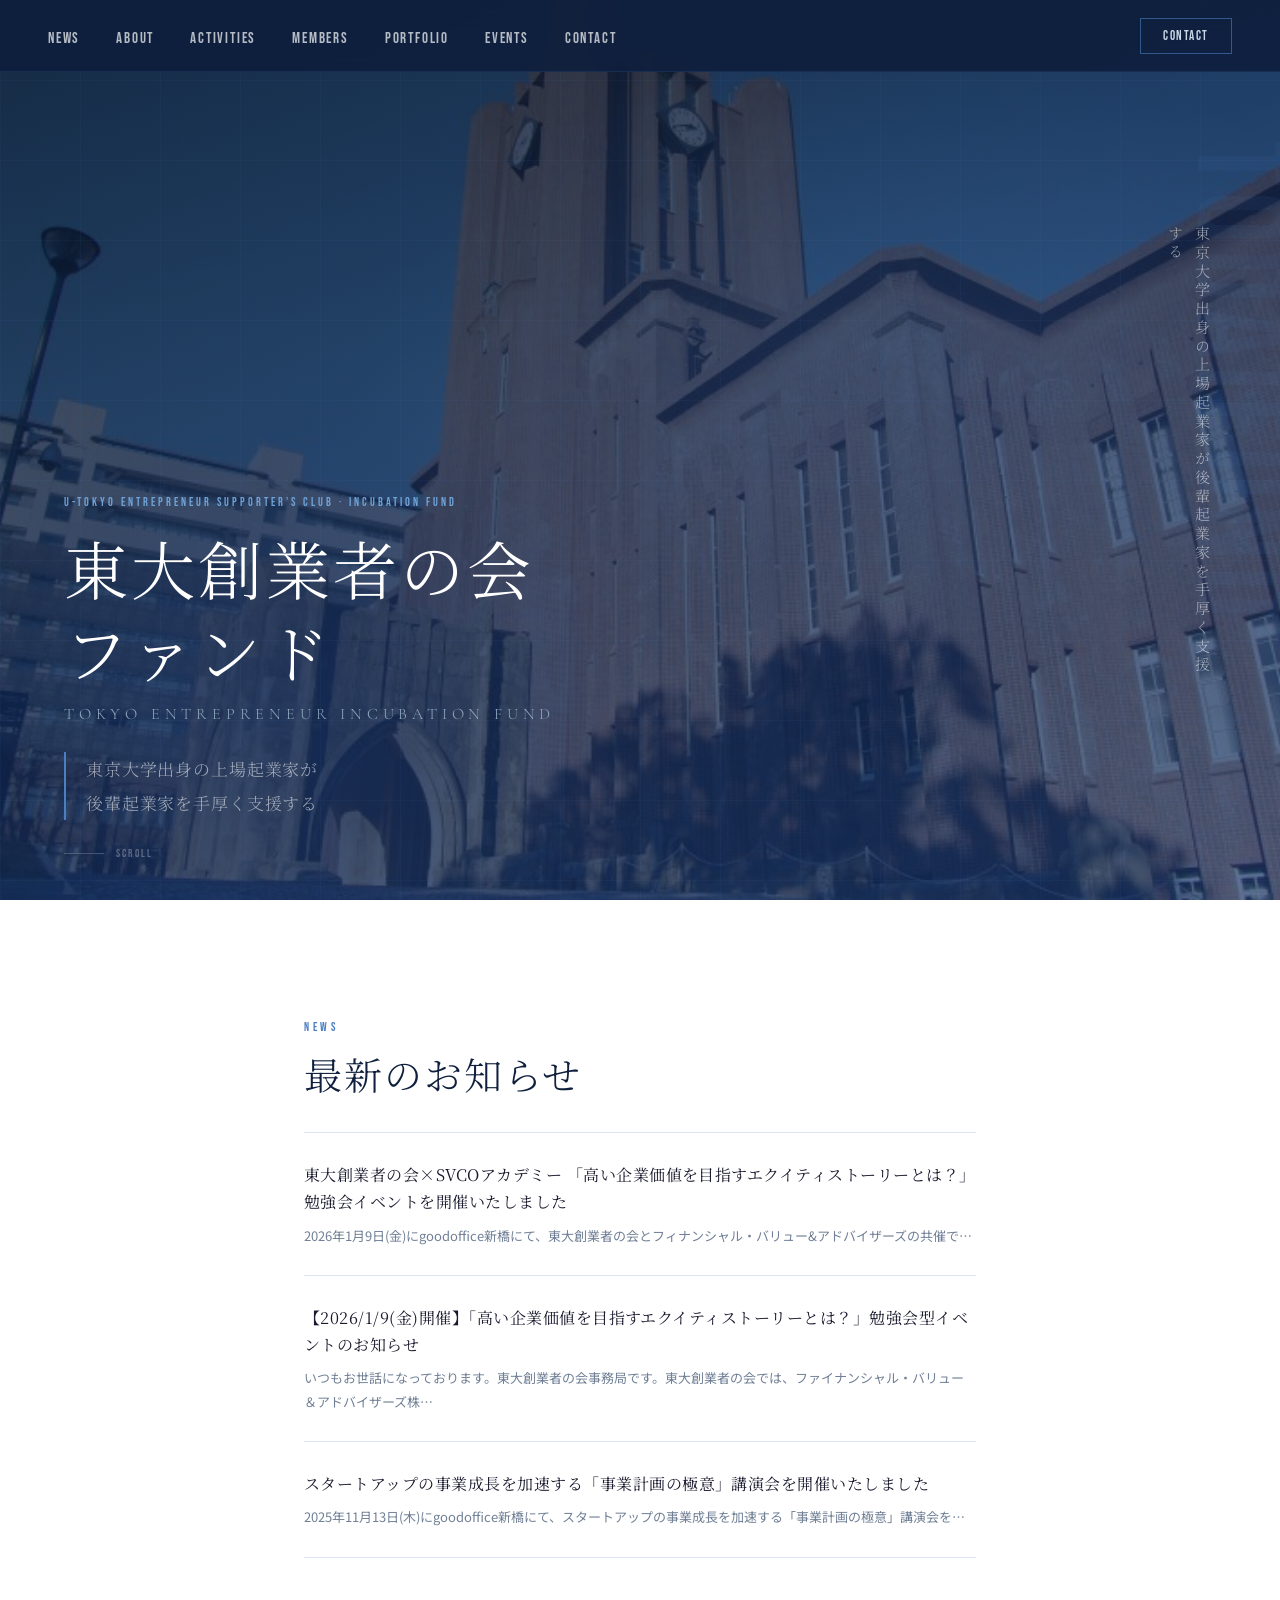
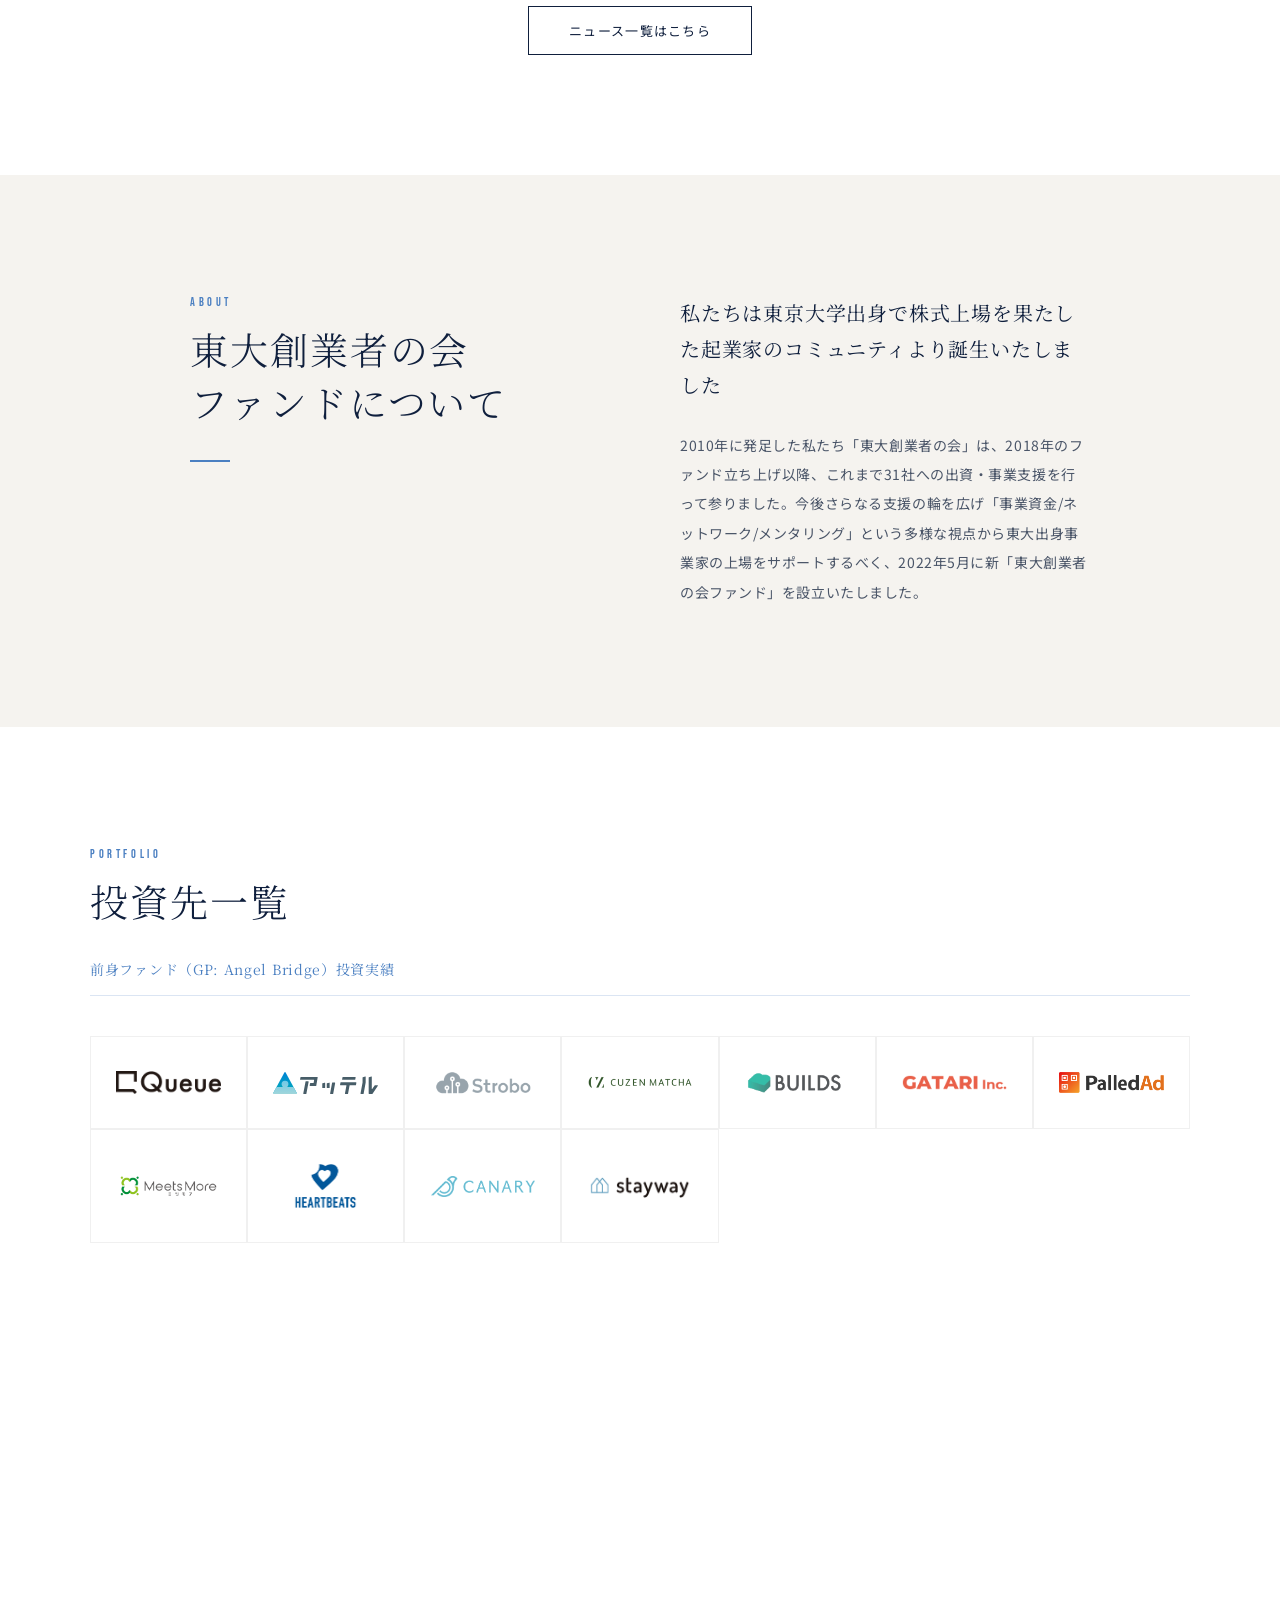
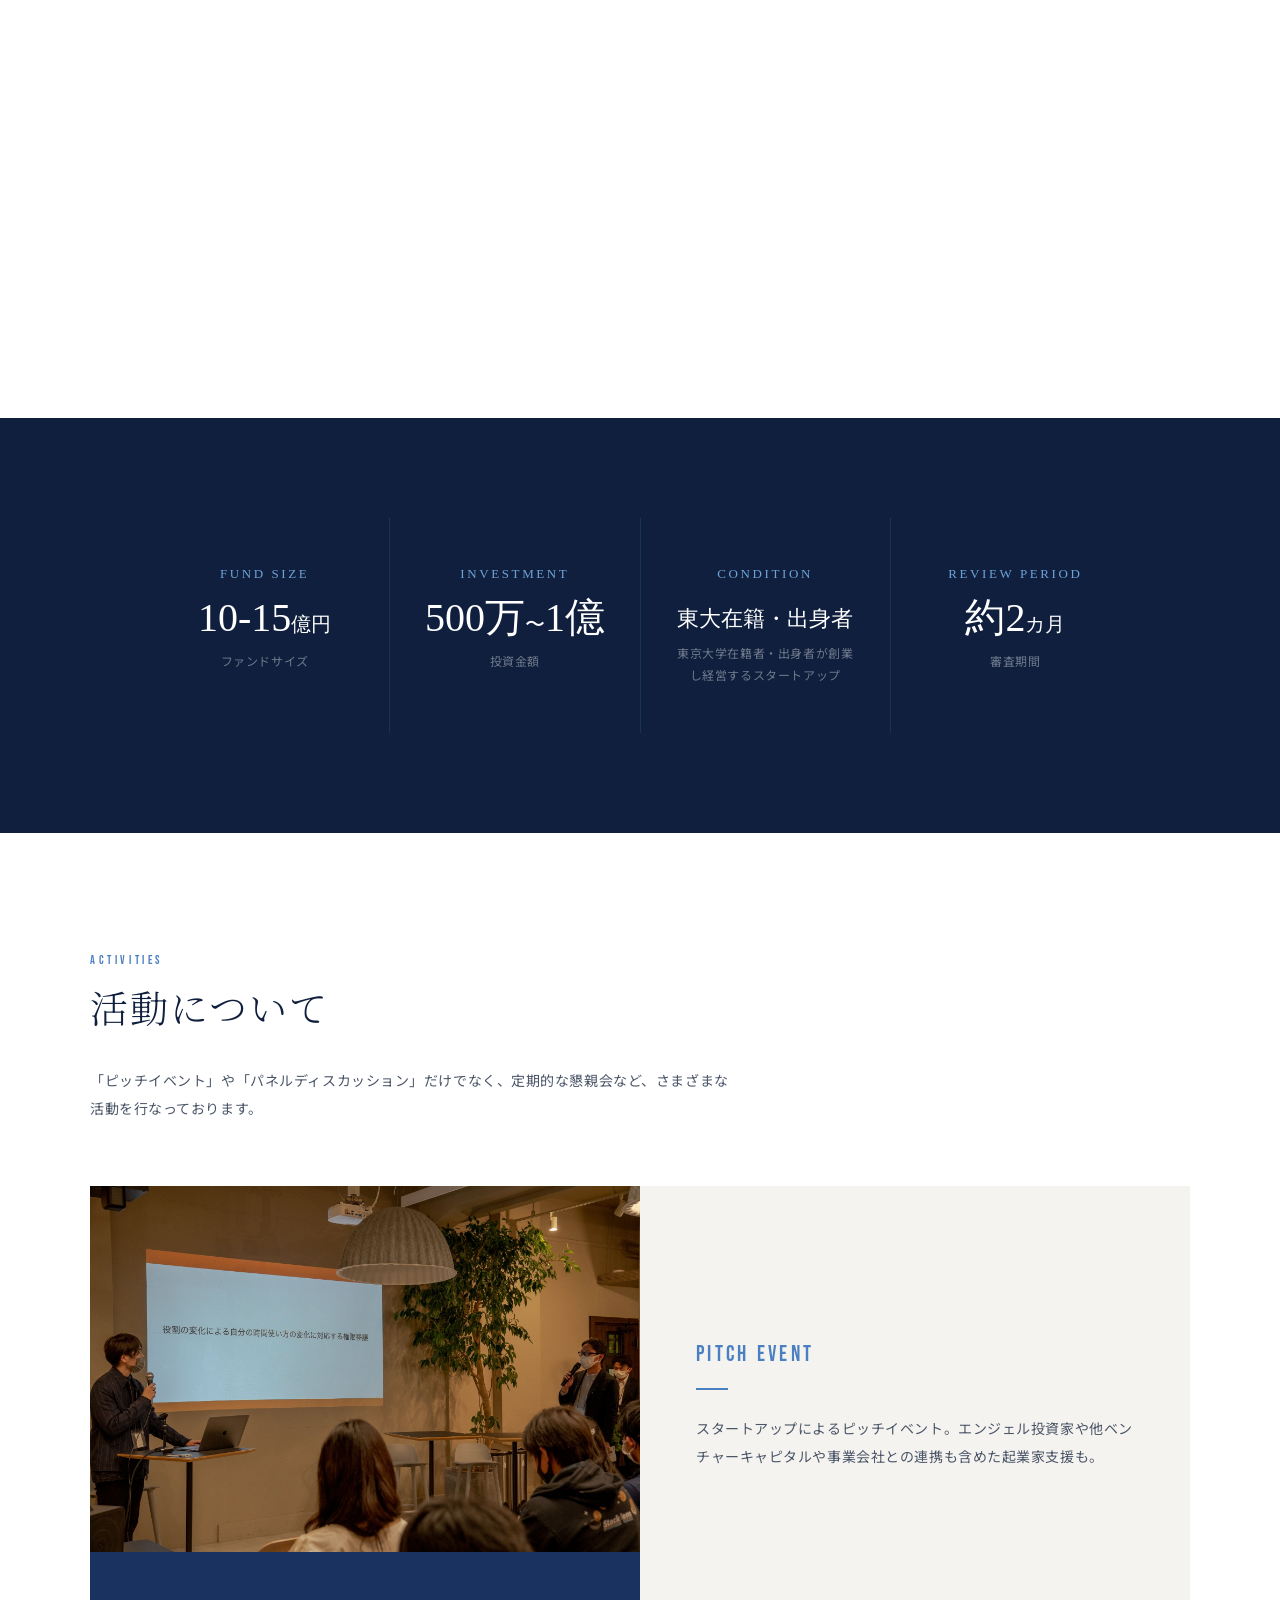
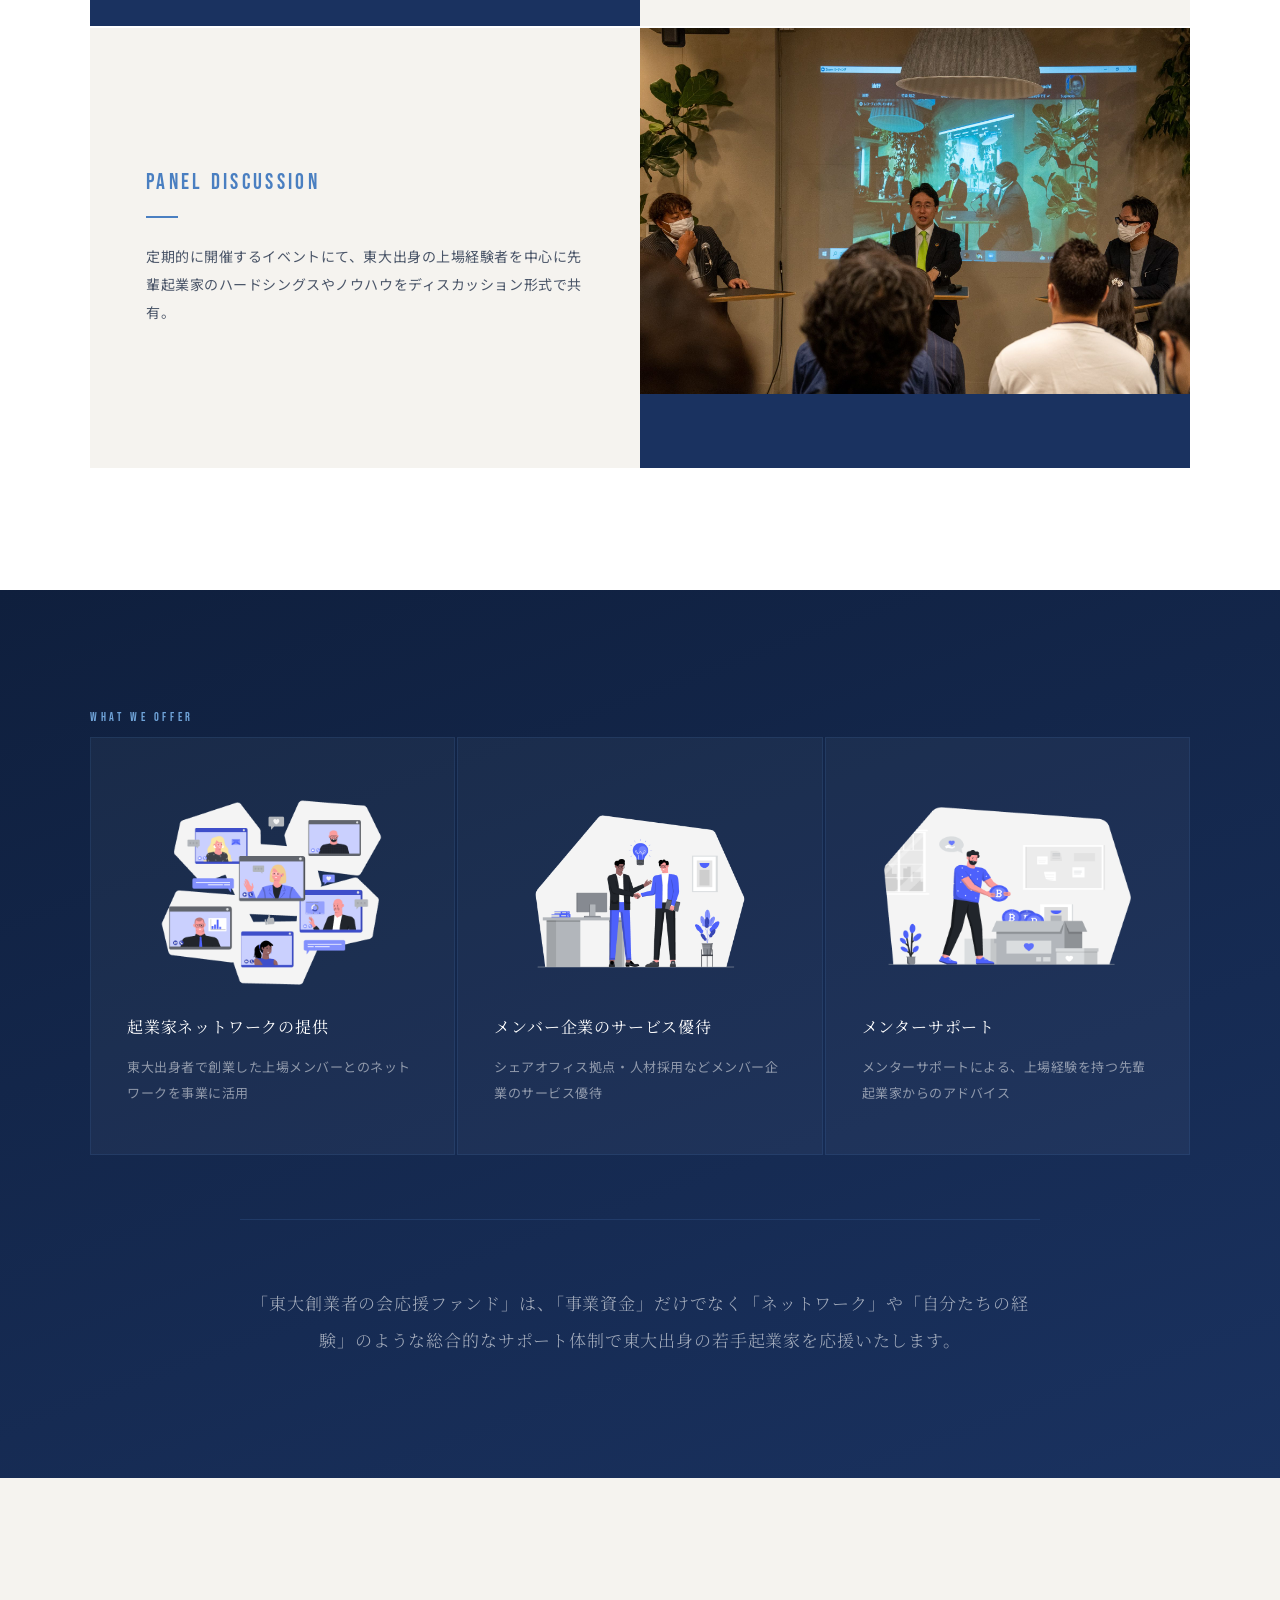
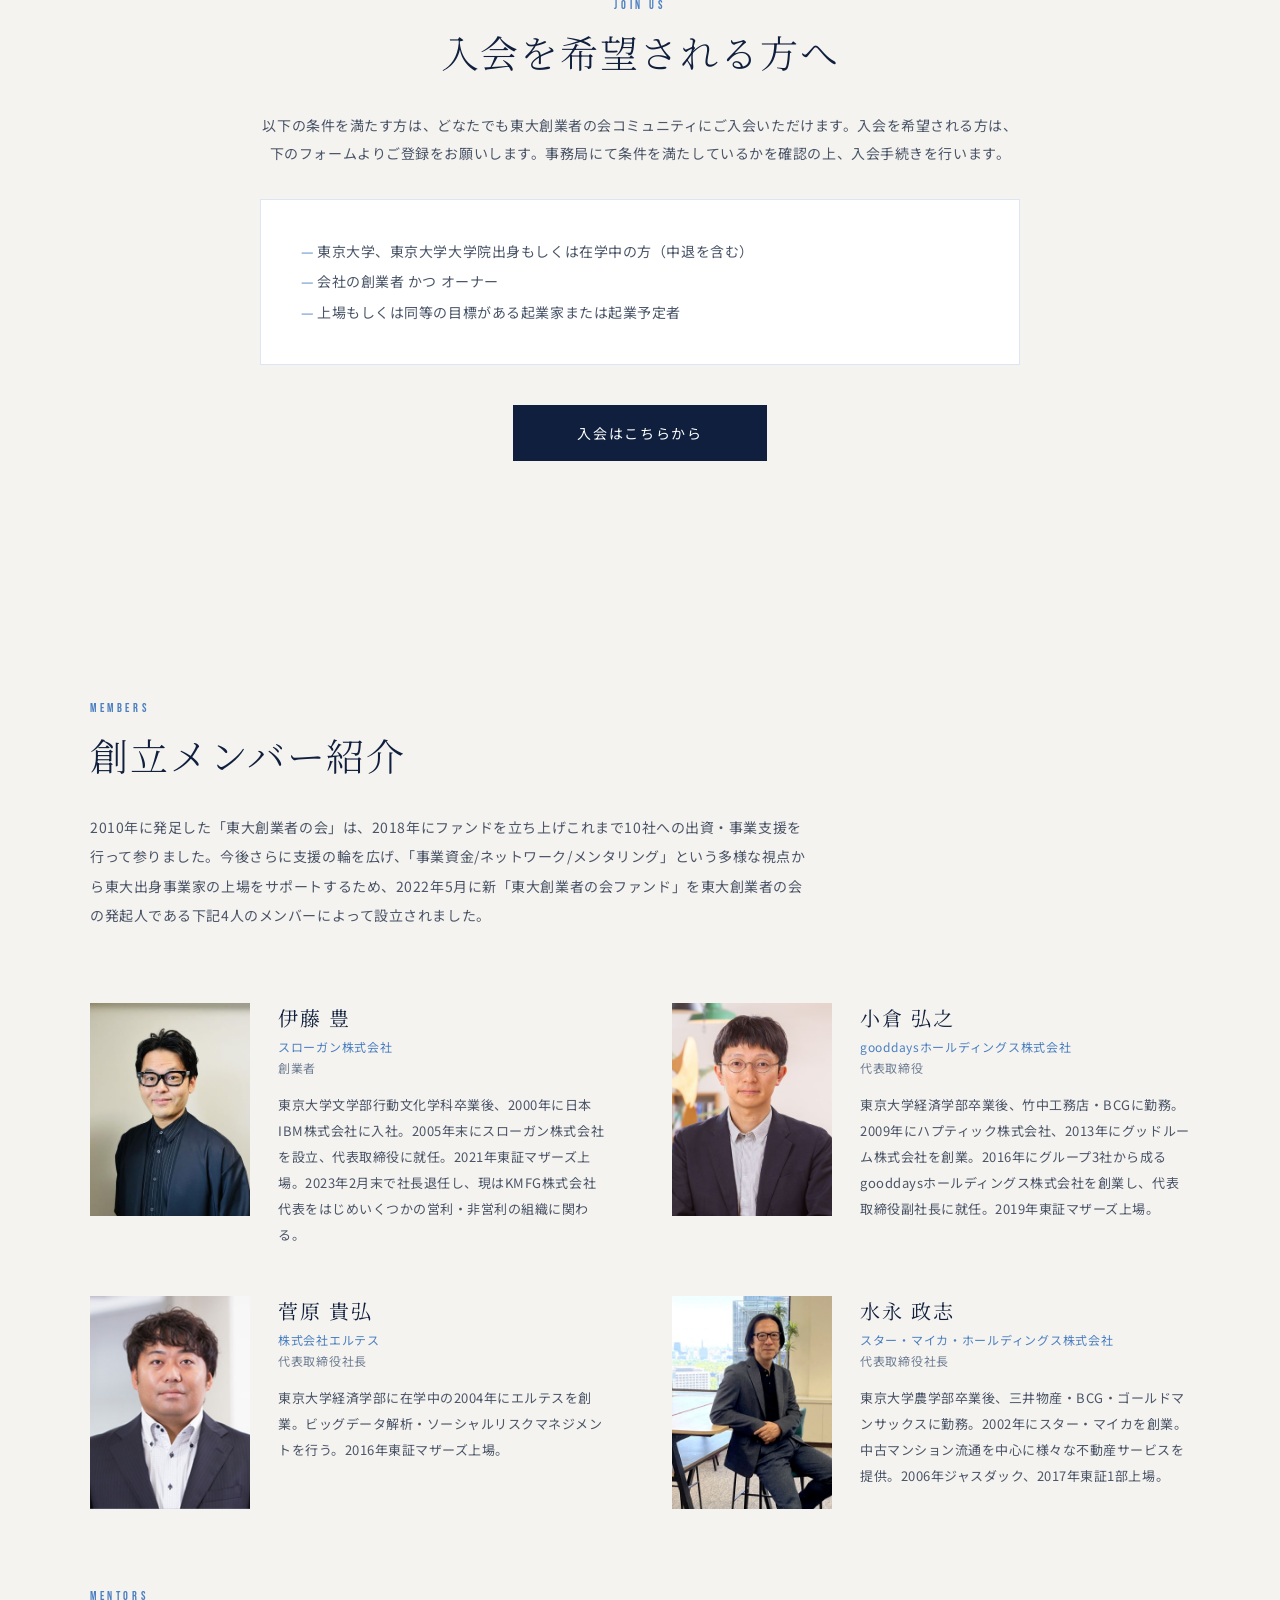
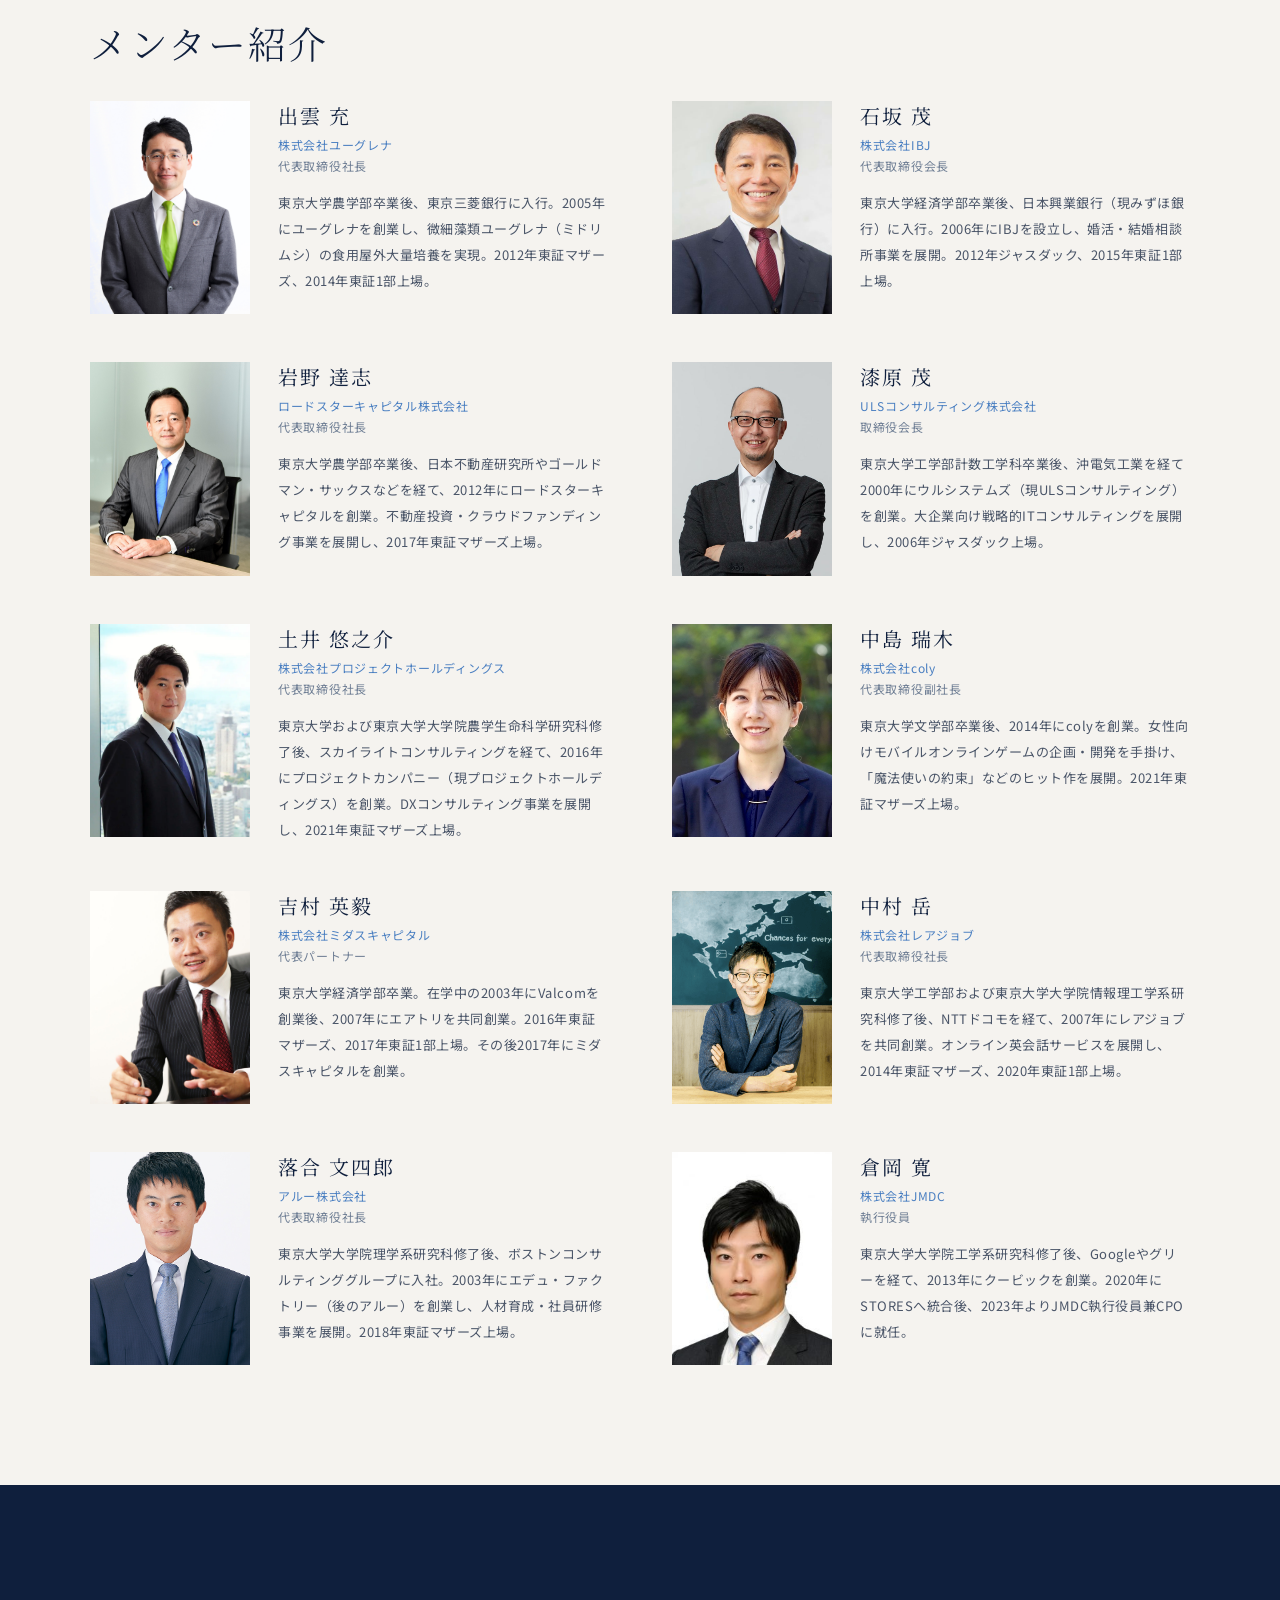
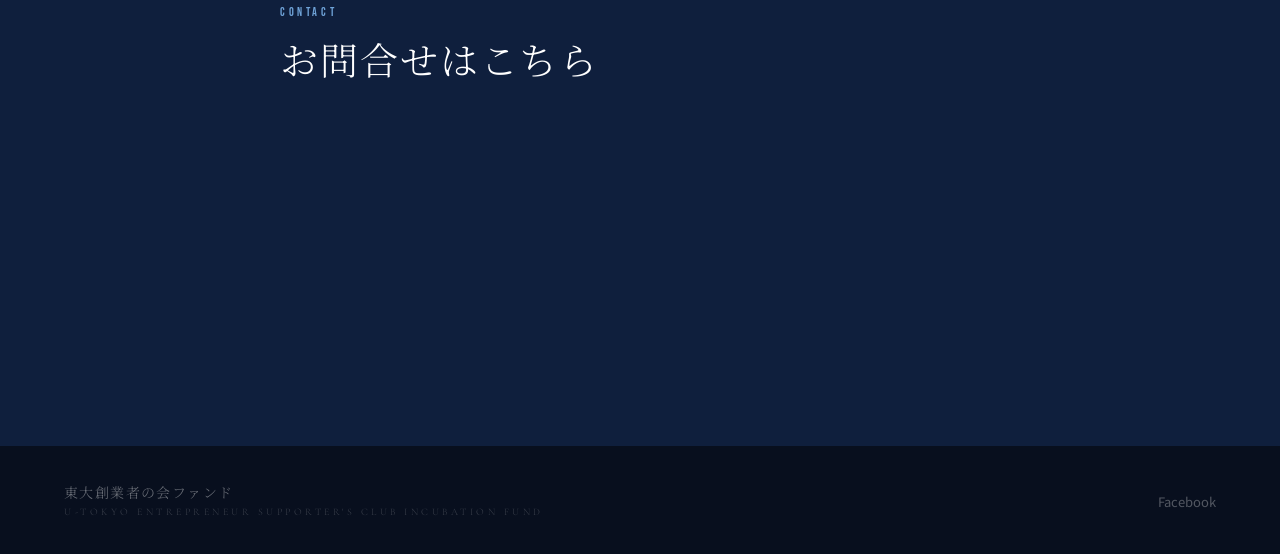
==== commit 04adec95: "スマホ表示を修正" ====
--- a/index.html
+++ b/index.html
@@ -15,7 +15,10 @@
 
 <!-- NAV -->
 <nav>
-  <ul class="nav-links">
+  <button class="hamburger" id="hamburger" aria-label="メニューを開く">
+    <span></span><span></span><span></span>
+  </button>
+  <ul class="nav-links" id="nav-links">
     <li><a href="news.html">NEWS</a></li>
     <li><a href="#about">ABOUT</a></li>
     <li><a href="#activities">ACTIVITIES</a></li>
@@ -548,6 +551,22 @@
   }, { threshold: 0.1 });
 
   document.querySelectorAll('.fade-up').forEach(el => observer.observe(el));
+
+  // Hamburger menu
+  const hamburger = document.getElementById('hamburger');
+  const navLinks = document.getElementById('nav-links');
+  if (hamburger && navLinks) {
+    hamburger.addEventListener('click', () => {
+      hamburger.classList.toggle('open');
+      navLinks.classList.toggle('open');
+    });
+    navLinks.querySelectorAll('a').forEach(a => {
+      a.addEventListener('click', () => {
+        hamburger.classList.remove('open');
+        navLinks.classList.remove('open');
+      });
+    });
+  }
 </script>
 </body>
 </html>
--- a/css/style.css
+++ b/css/style.css
@@ -801,6 +801,31 @@
 .footer-sns a:hover { color: rgba(255,255,255,0.7); }
 
 /* ============================================================
+   HAMBURGER MENU
+   ============================================================ */
+.hamburger {
+  display: none;
+  flex-direction: column;
+  justify-content: center;
+  gap: 5px;
+  background: none;
+  border: none;
+  cursor: pointer;
+  padding: 6px;
+  z-index: 110;
+}
+.hamburger span {
+  display: block;
+  width: 22px;
+  height: 2px;
+  background: rgba(255,255,255,0.8);
+  transition: transform 0.3s ease, opacity 0.3s ease;
+}
+.hamburger.open span:nth-child(1) { transform: translateY(7px) rotate(45deg); }
+.hamburger.open span:nth-child(2) { opacity: 0; transform: scaleX(0); }
+.hamburger.open span:nth-child(3) { transform: translateY(-7px) rotate(-45deg); }
+
+/* ============================================================
    ANIMATIONS
    ============================================================ */
 .fade-up {
@@ -817,8 +842,34 @@
    RESPONSIVE
    ============================================================ */
 @media (max-width: 900px) {
-  nav { padding: 0 24px; }
-  .nav-links { gap: 20px; }
+  /* ─── ハンバーガーナビ ─── */
+  nav { padding: 0 20px; }
+  .hamburger { display: flex; }
+  .nav-links {
+    display: none;
+    position: fixed;
+    top: 72px;
+    left: 0; right: 0;
+    background: rgba(15, 31, 61, 0.97);
+    backdrop-filter: blur(12px);
+    flex-direction: column;
+    gap: 0;
+    padding: 8px 0 24px;
+    border-top: 1px solid rgba(74,127,193,0.2);
+    z-index: 99;
+    list-style: none;
+  }
+  .nav-links.open { display: flex; }
+  .nav-links li { width: 100%; }
+  .nav-links a {
+    display: block;
+    padding: 14px 28px;
+    font-size: 17px;
+    letter-spacing: 0.15em;
+  }
+  .nav-contact { display: none; }
+
+  /* ─── その他レスポンシブ ─── */
   .hero-content { padding: 100px 32px 60px; }
   .hero-subtitle-vertical { display: none; }
   .page-hero { padding: 120px 32px 60px; }
@@ -840,4 +891,8 @@
   .members-grid { grid-template-columns: 1fr; }
   #contact { padding: 80px 32px; }
   footer { padding: 28px 32px; flex-direction: column; gap: 16px; text-align: center; }
+}
+
+@media (max-width: 600px) {
+  .logo-item { width: calc(100% / 2); }
 }
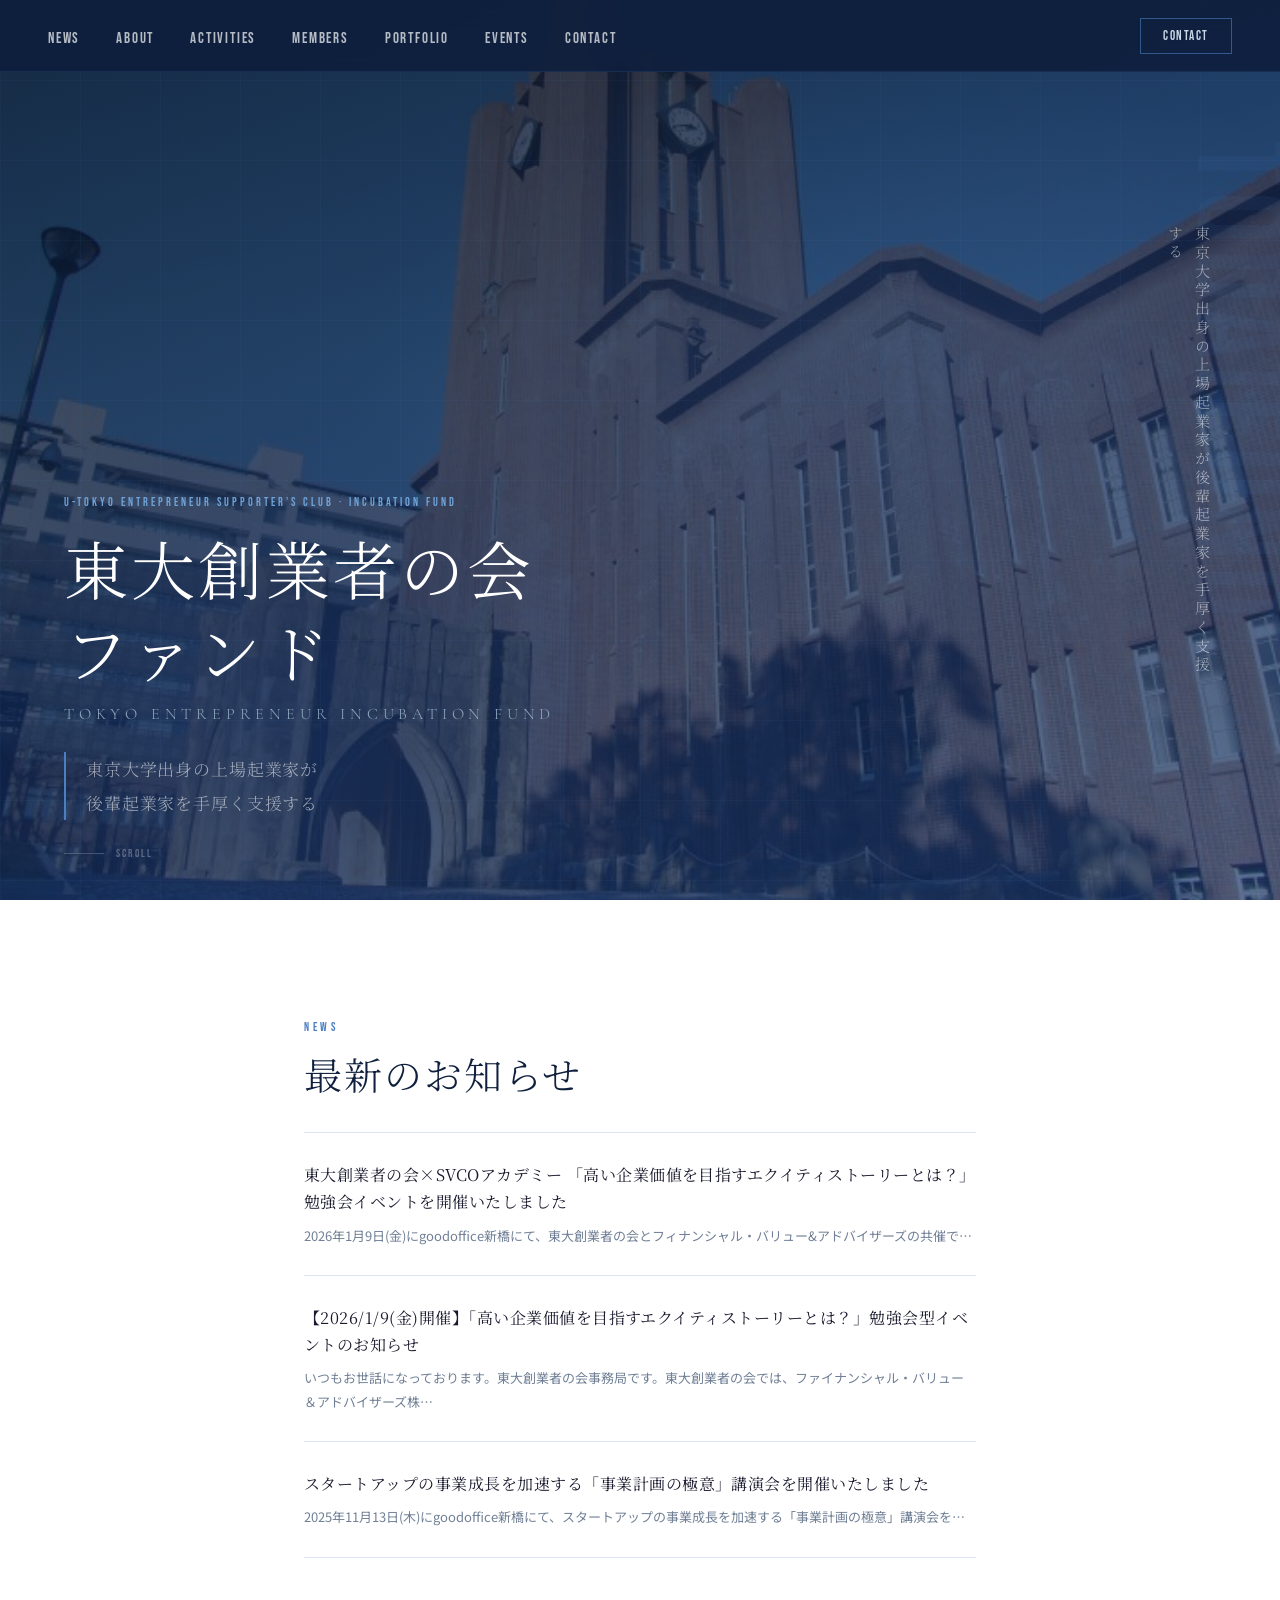
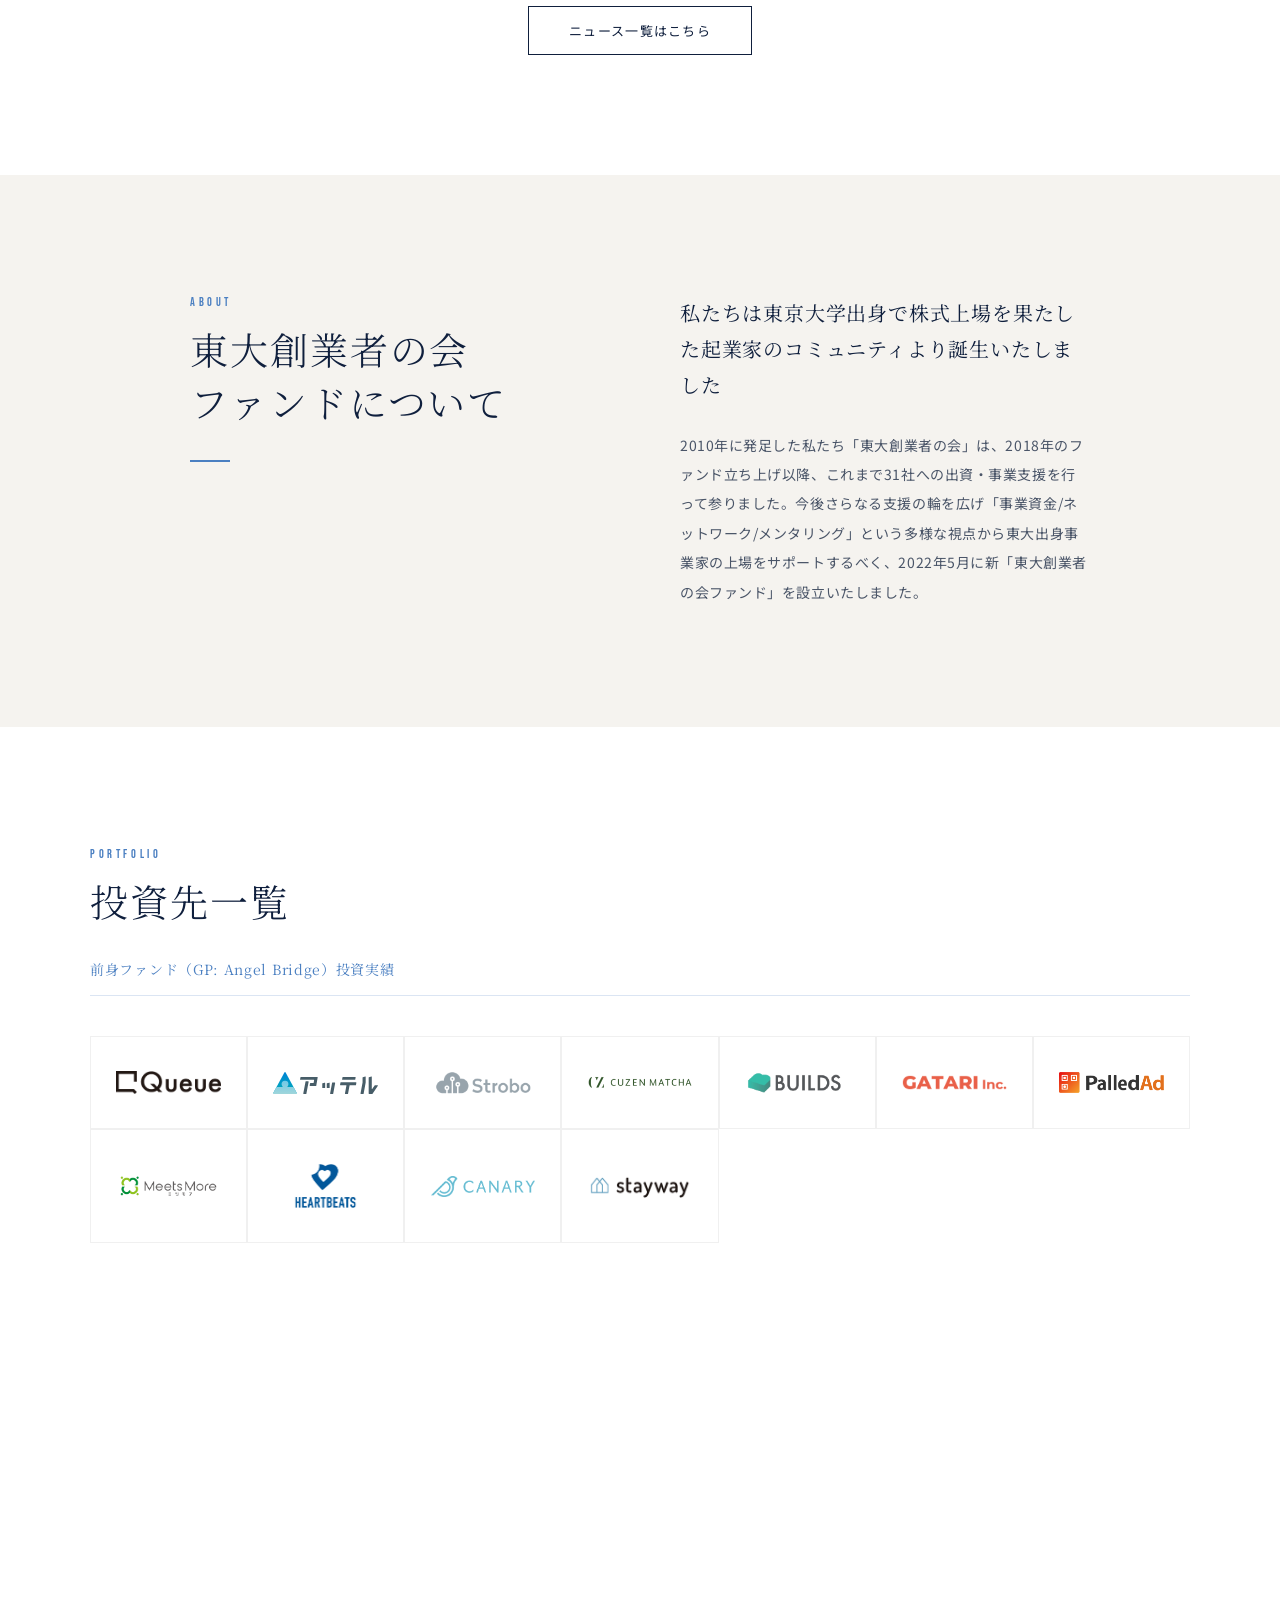
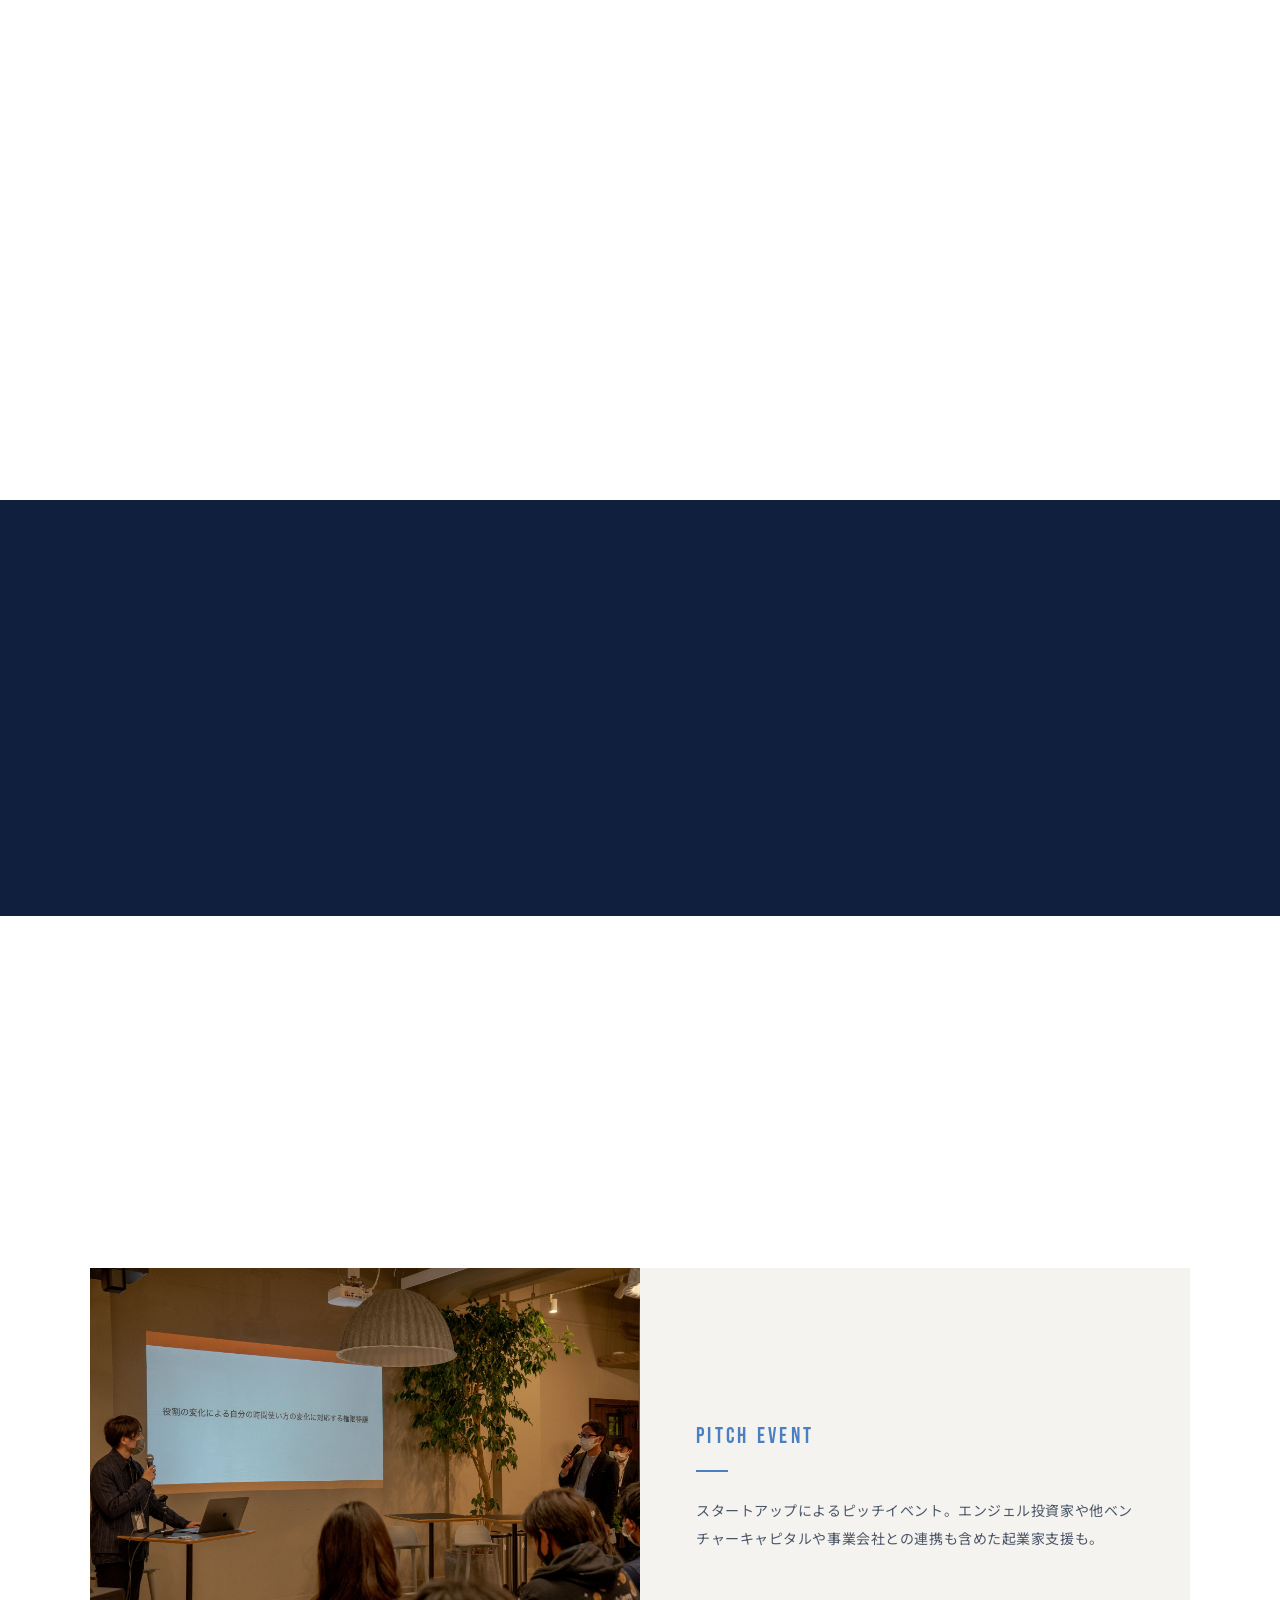
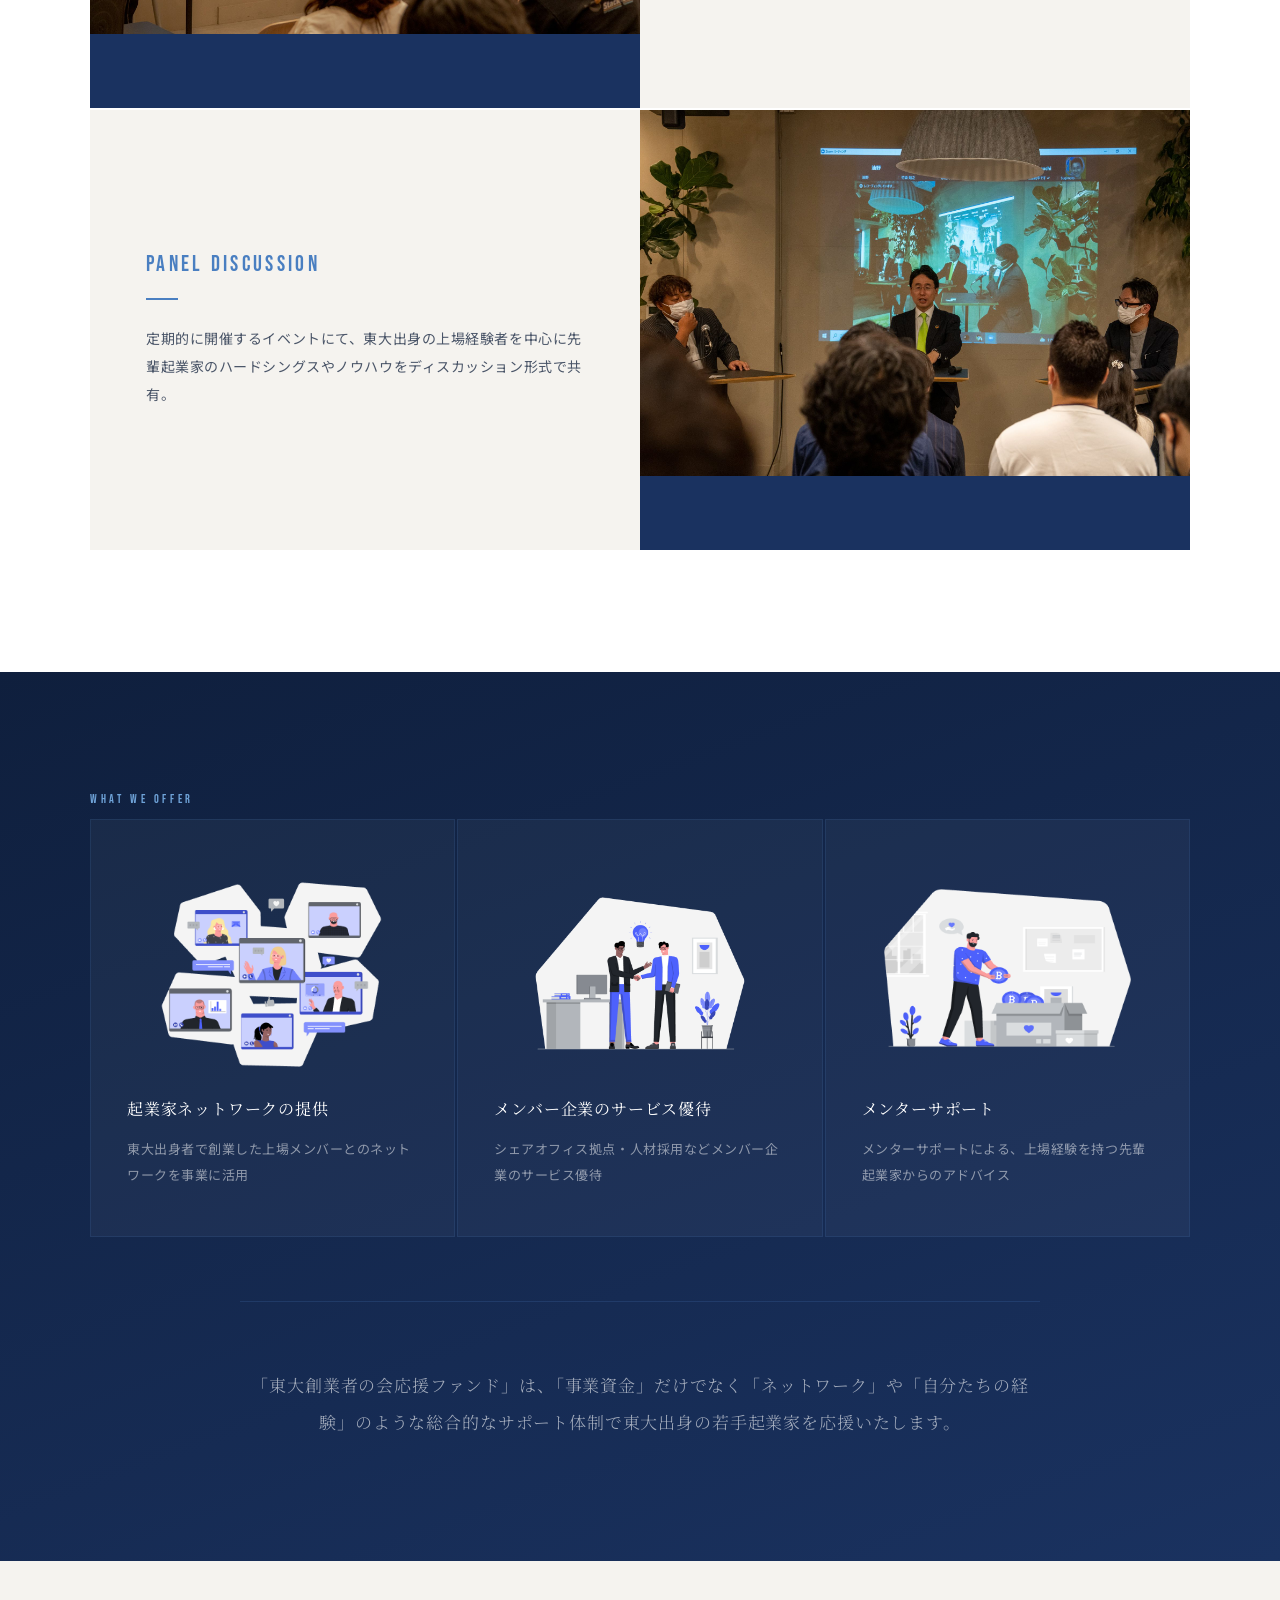
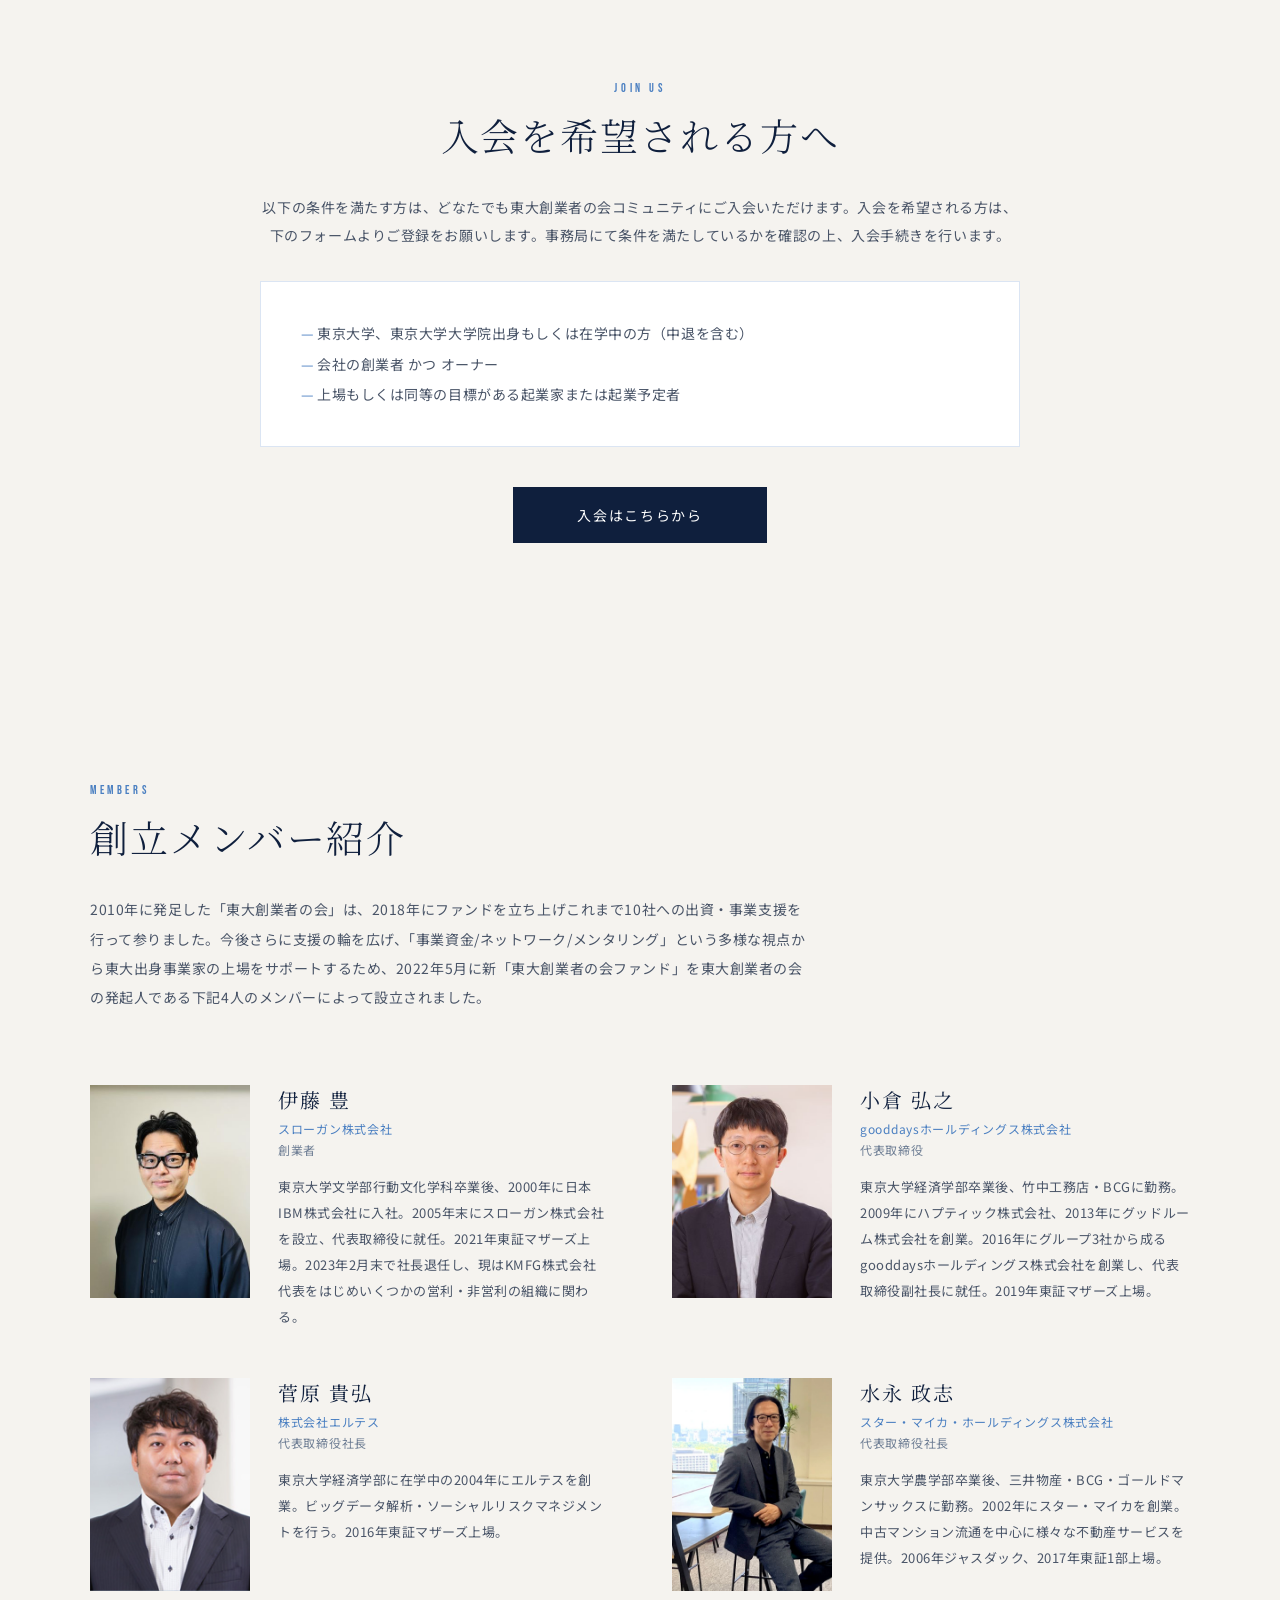
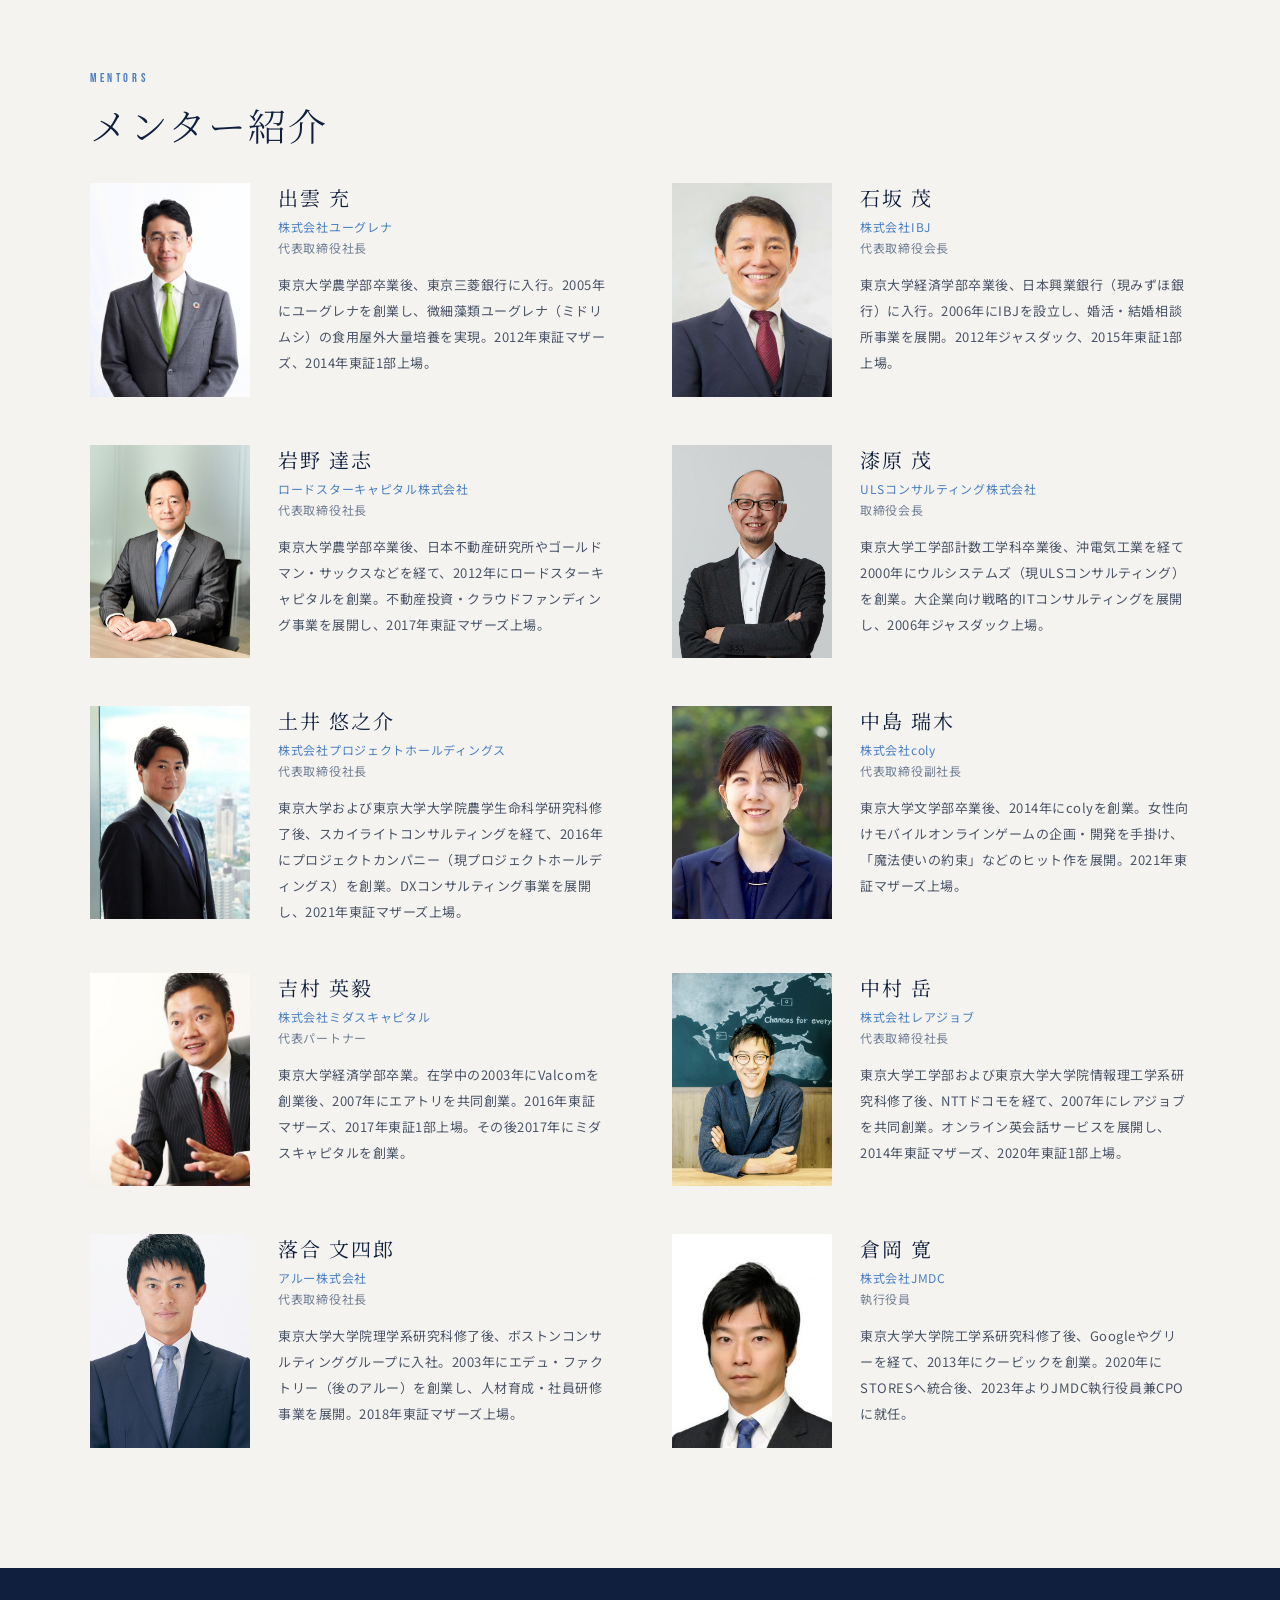
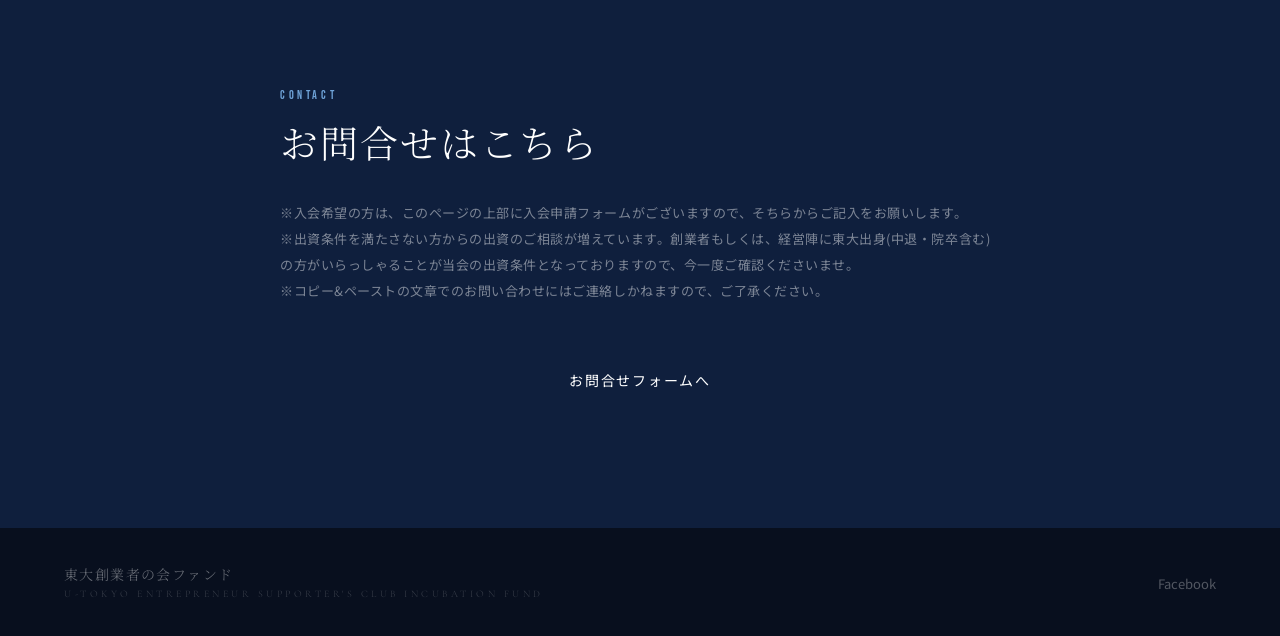
==== commit f974b2b5: "PFをindexに追加" ====
--- a/index.html
+++ b/index.html
@@ -225,6 +225,9 @@
       </div>
       <div class="logo-item">
         <img src="images/logos/logo_yoko.png" alt="あすいく" />
+      </div>
+      <div class="logo-item">
+        <img src="images/logos/Piece Finance.png" alt="Piece Finance" />
       </div>
     </div>
 
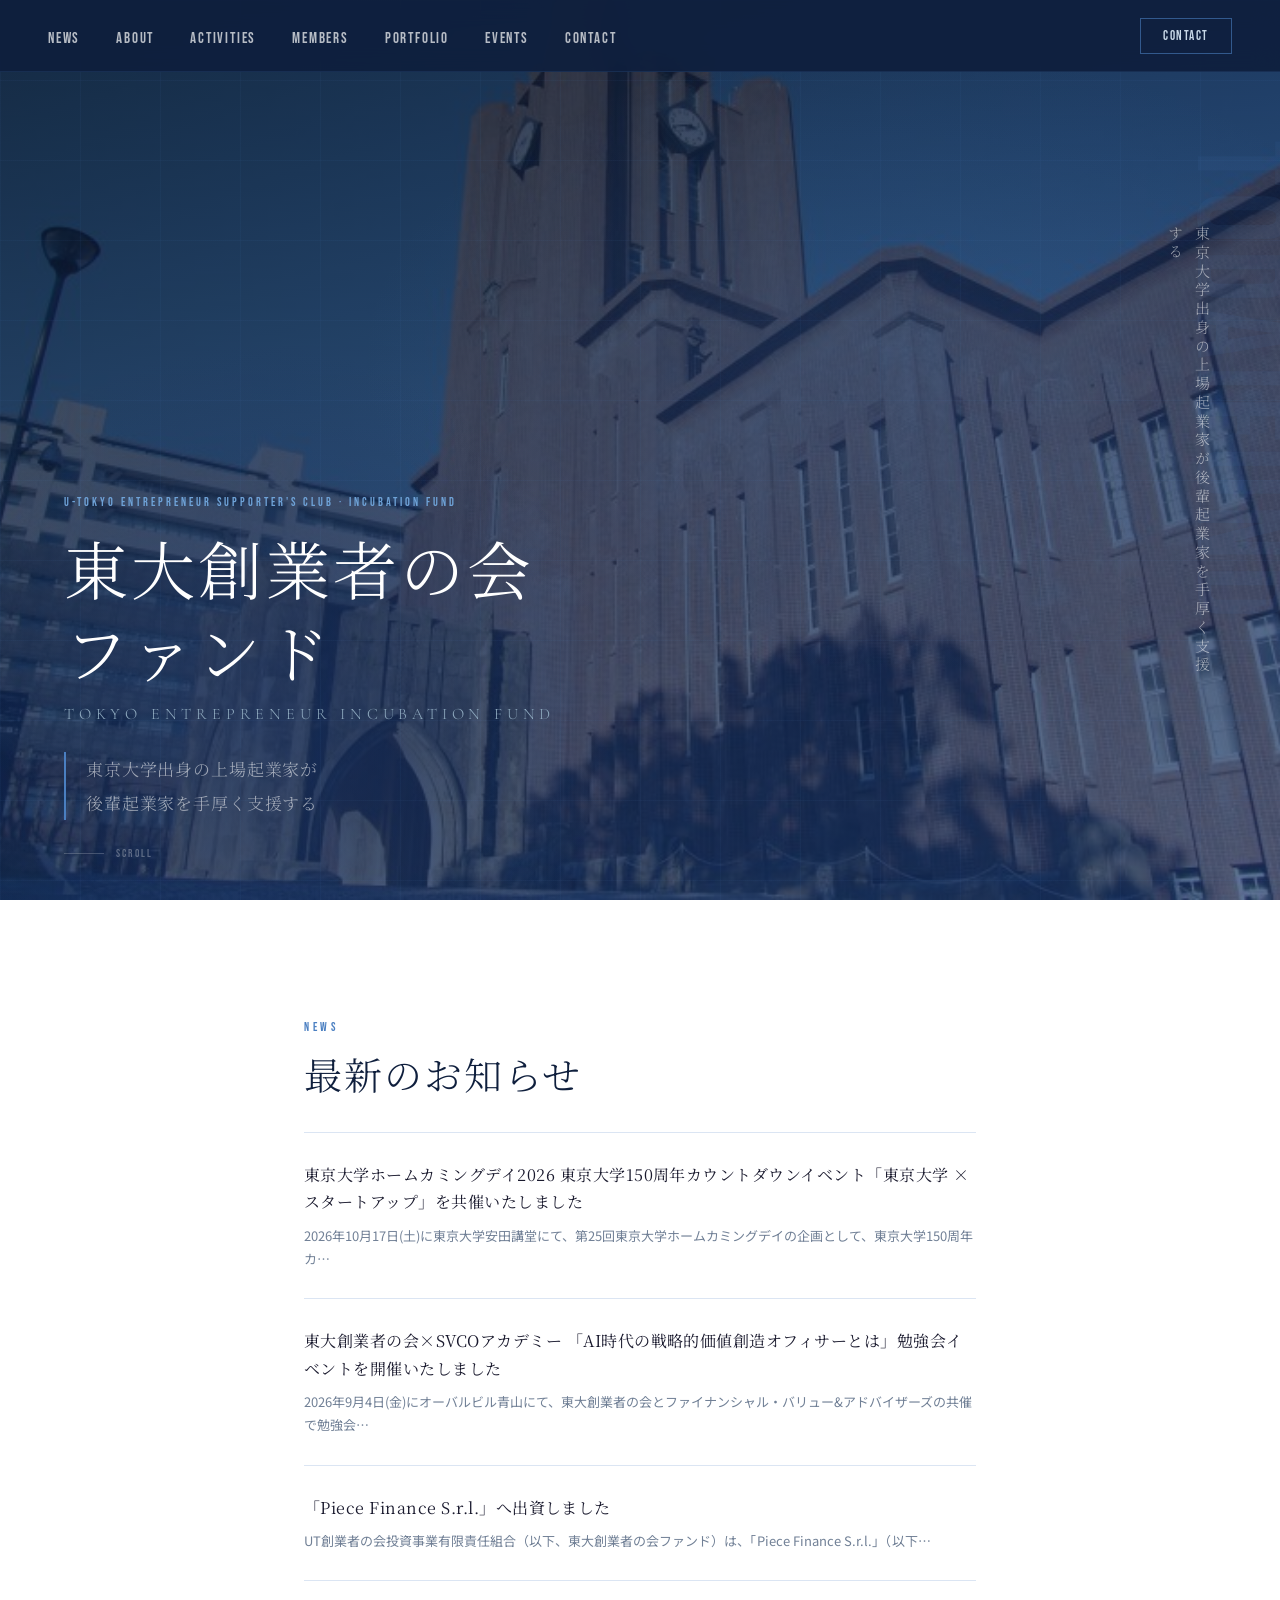
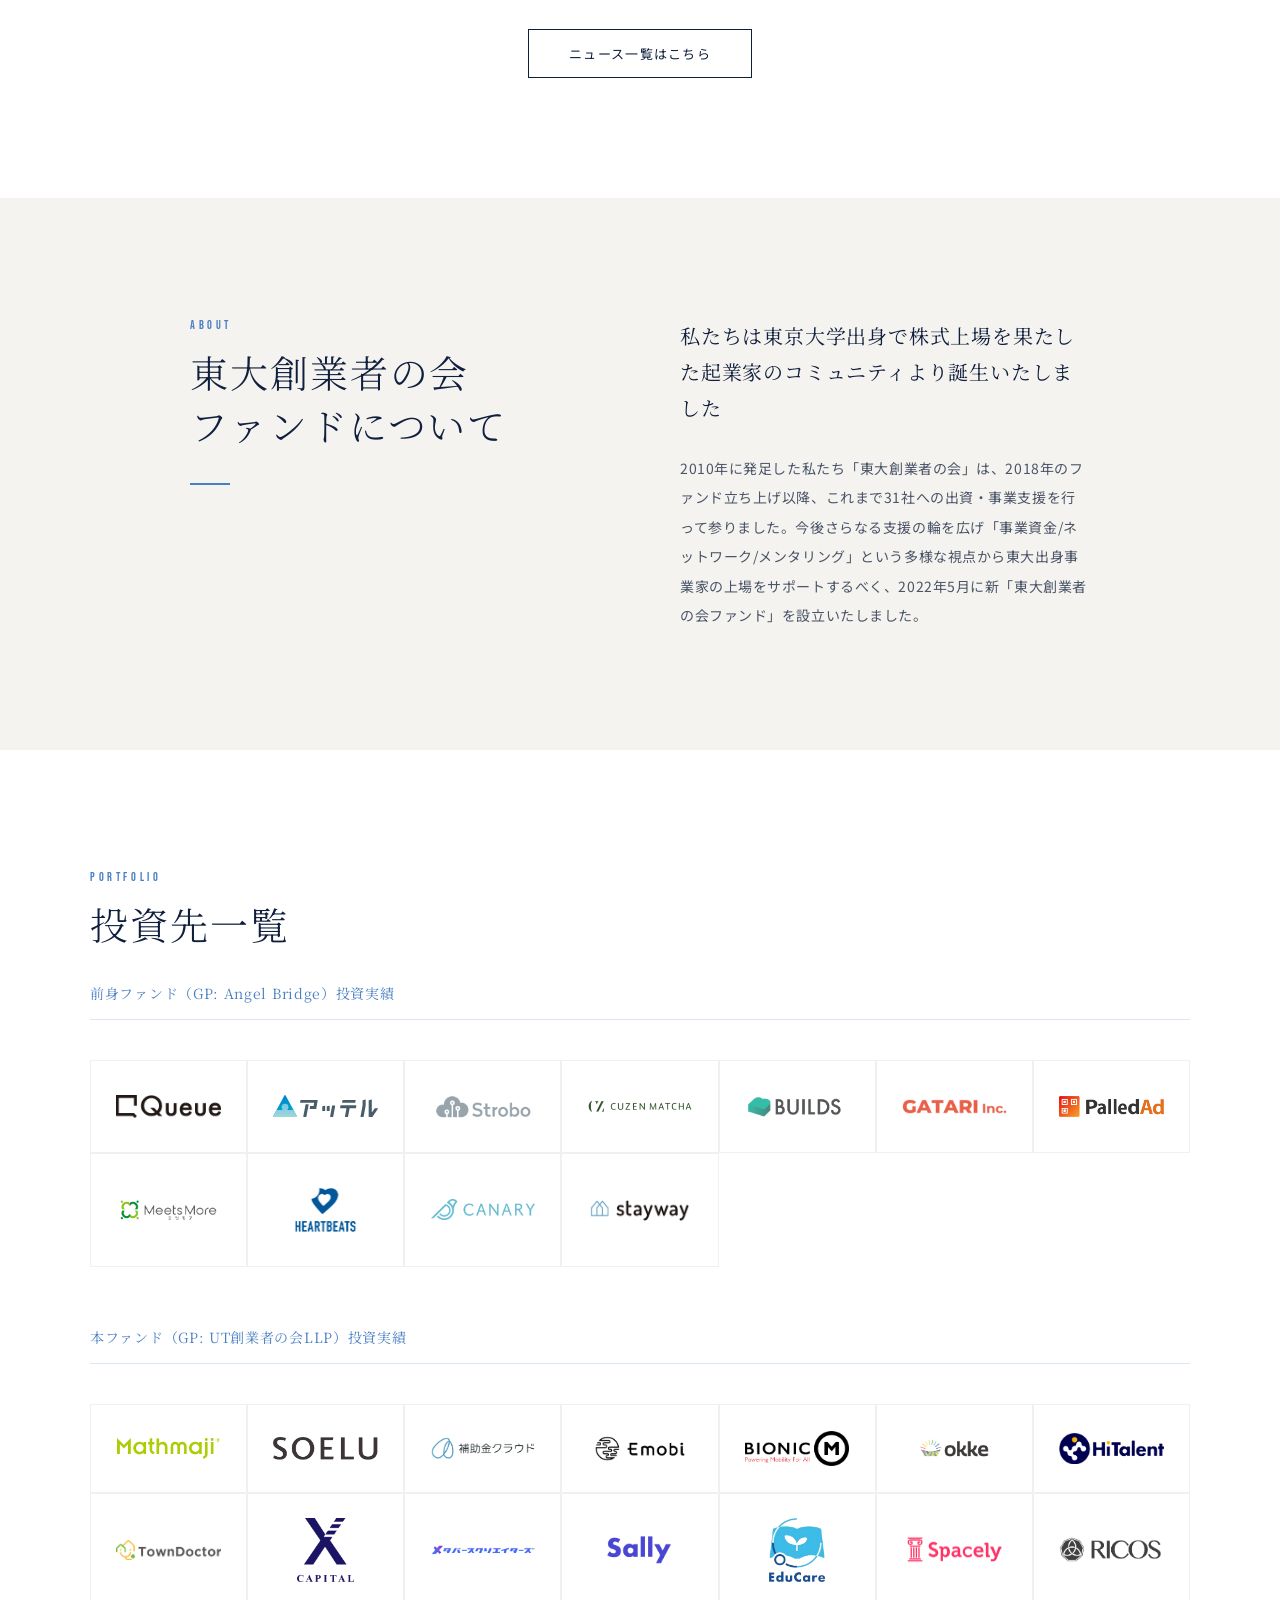
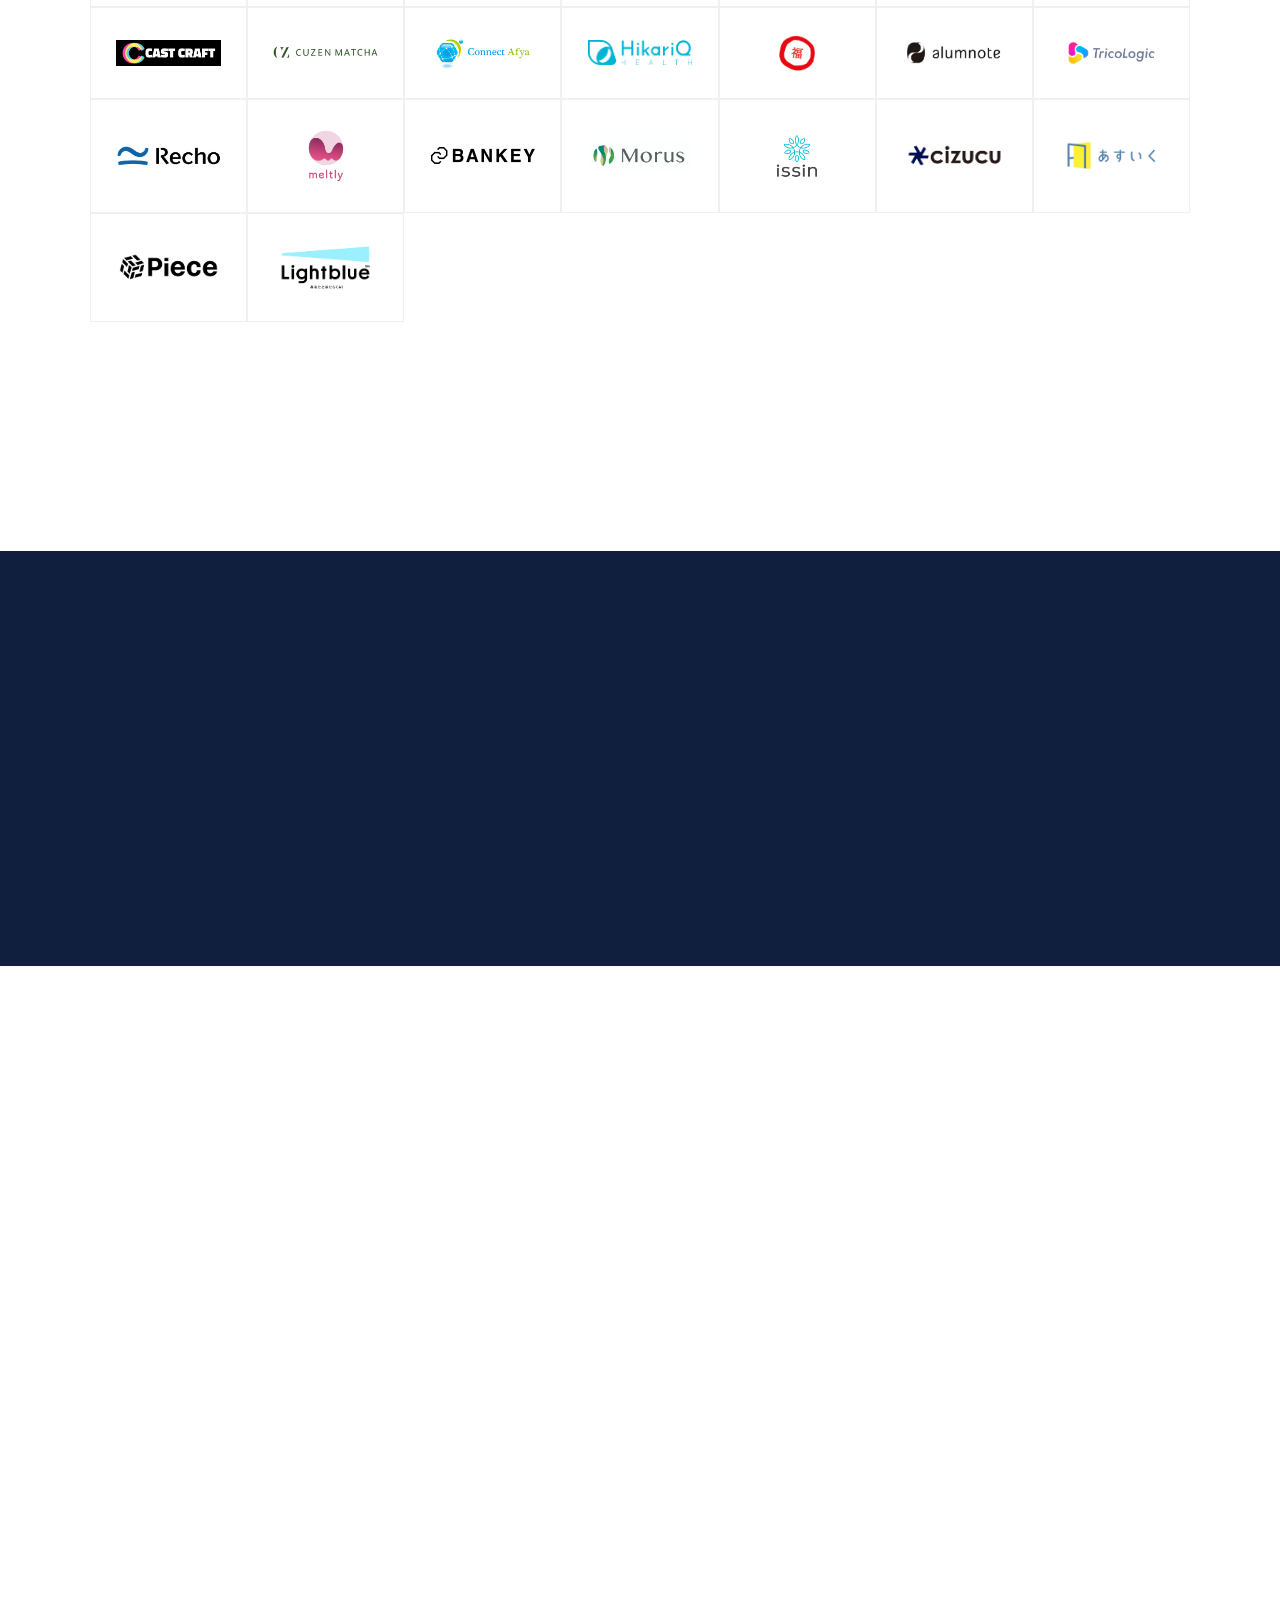
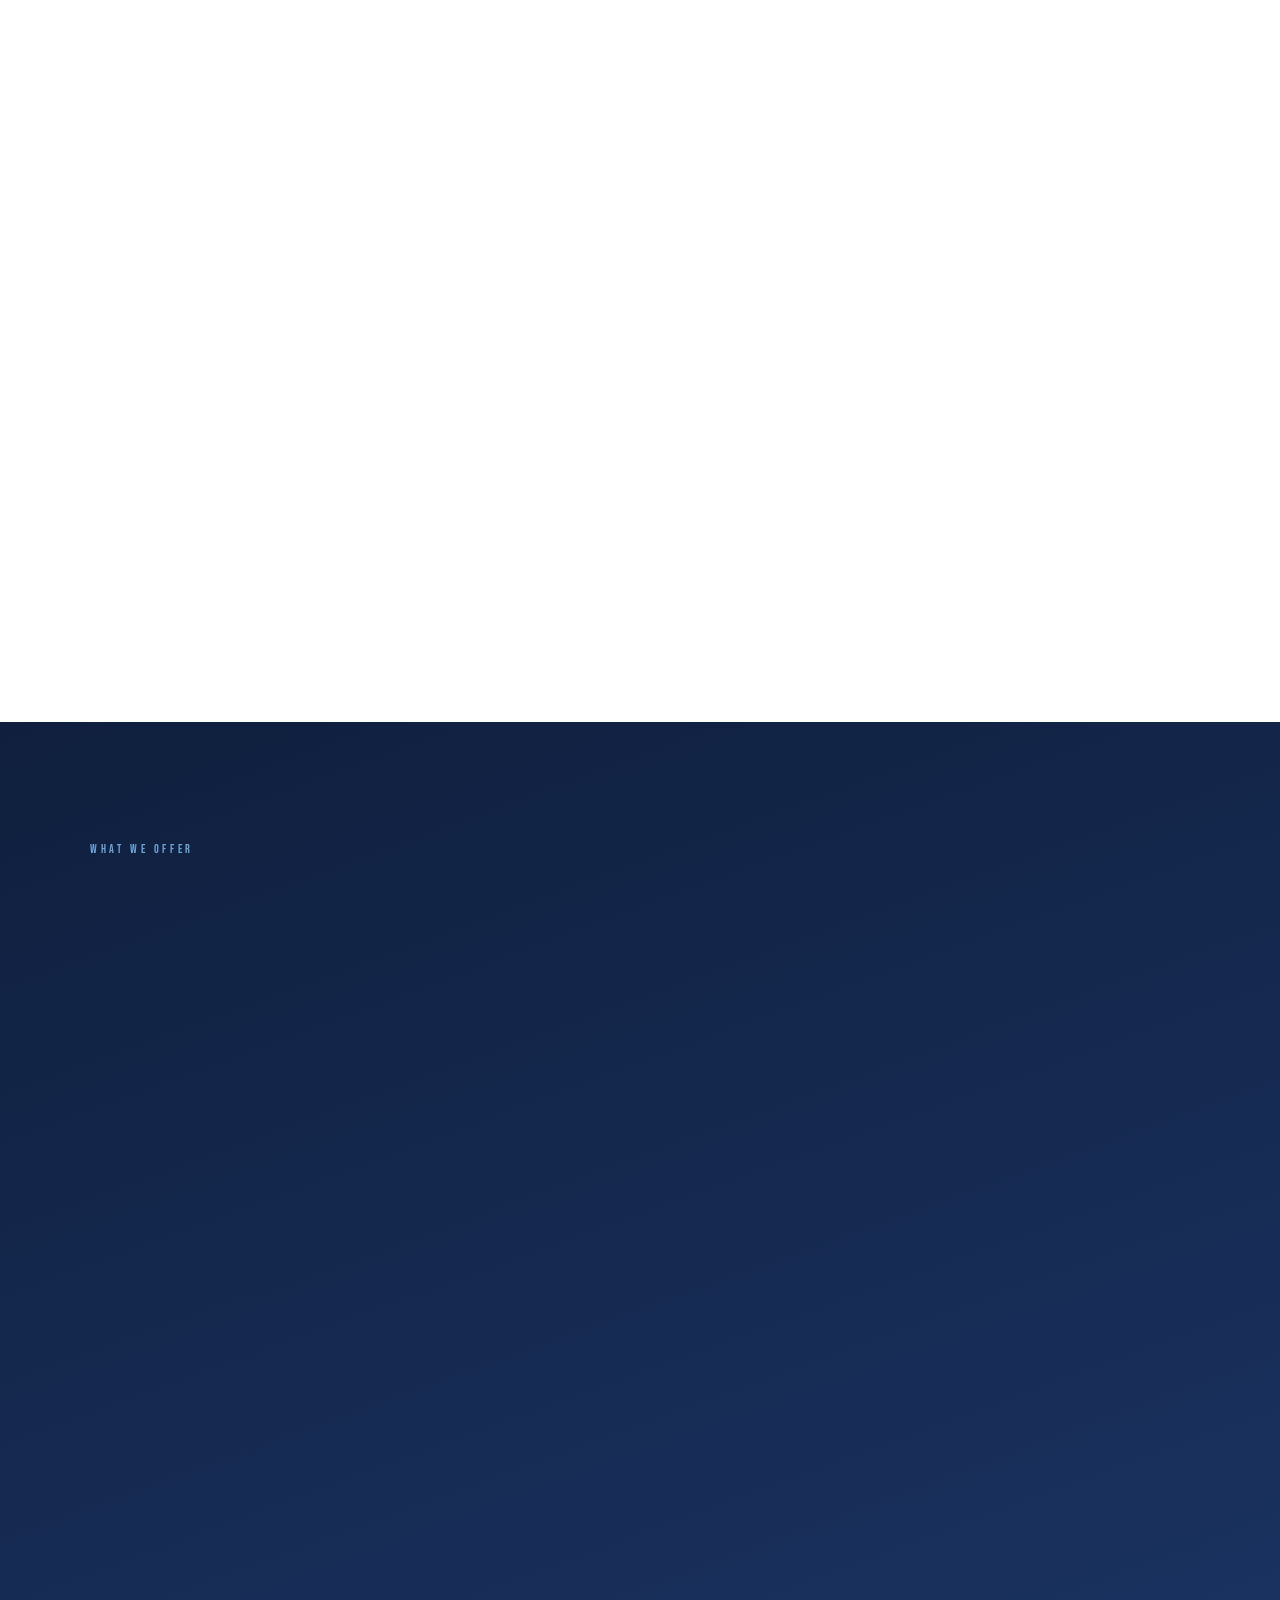
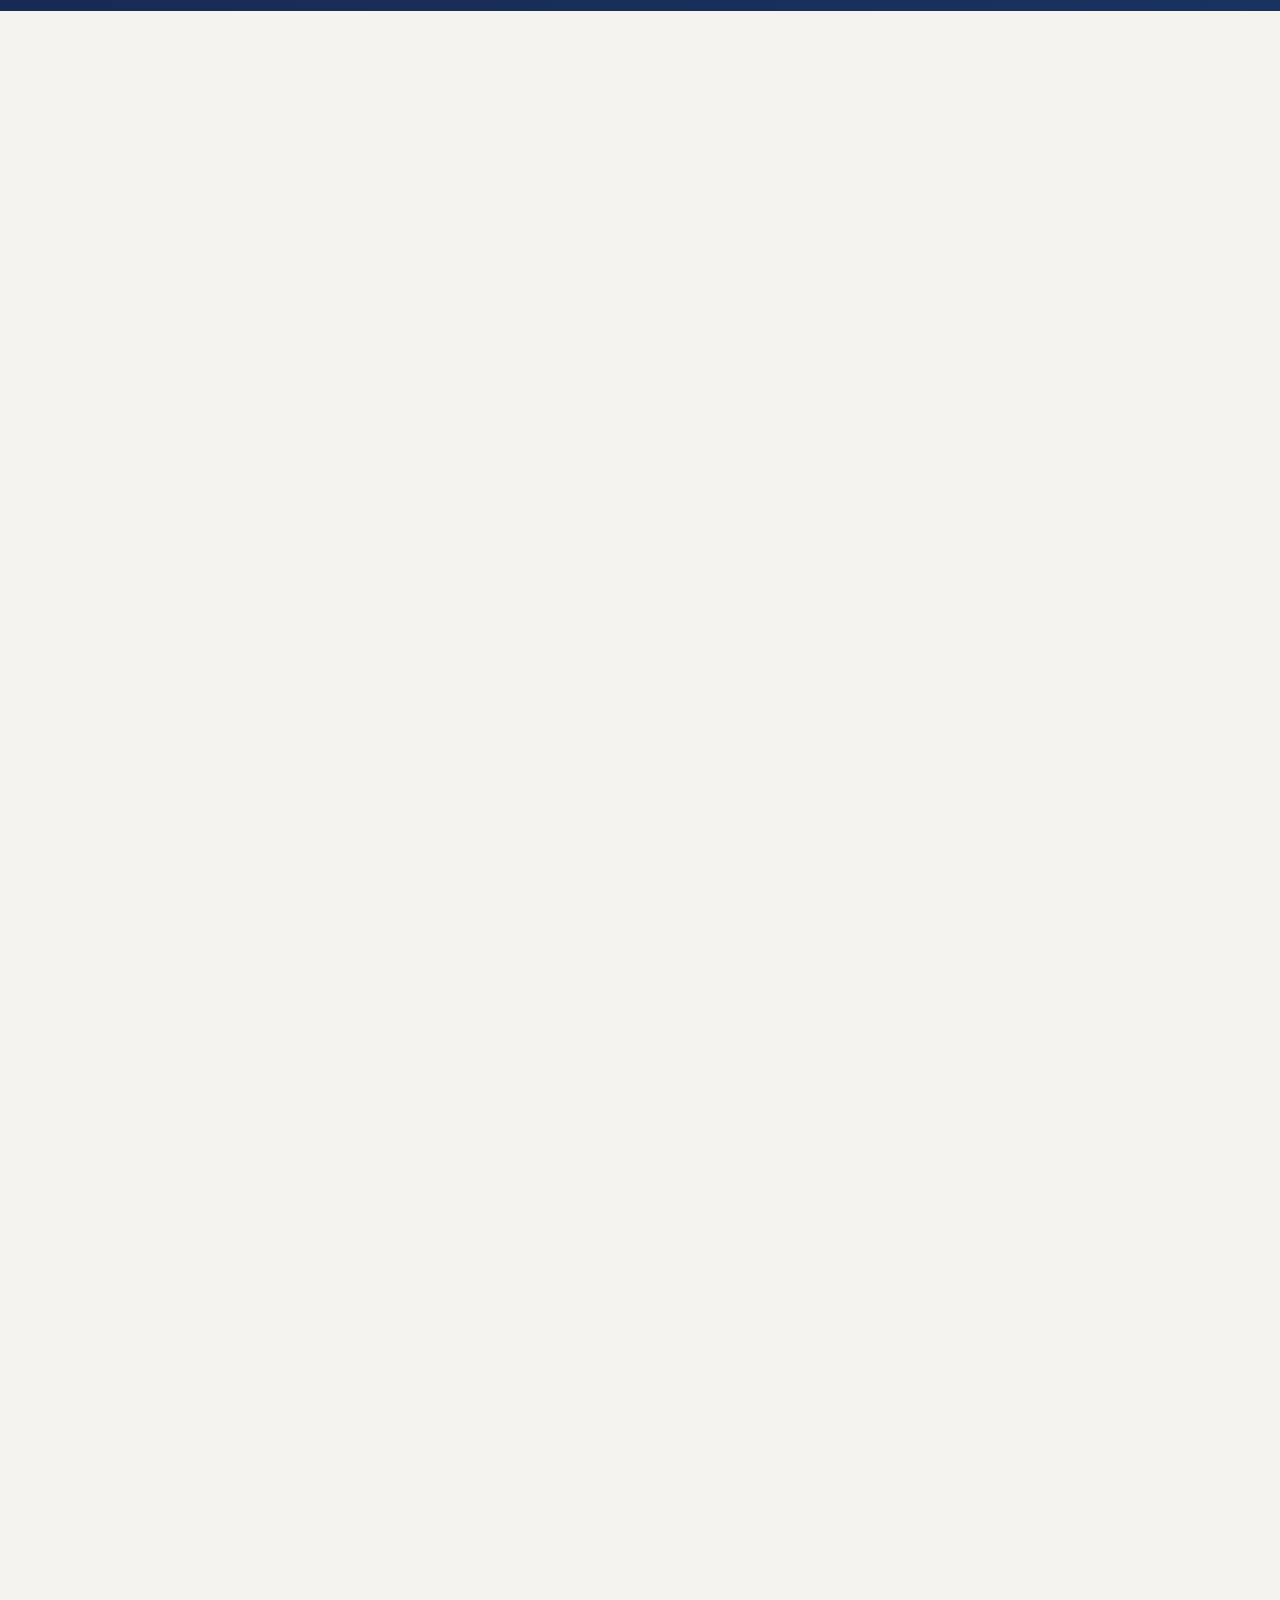
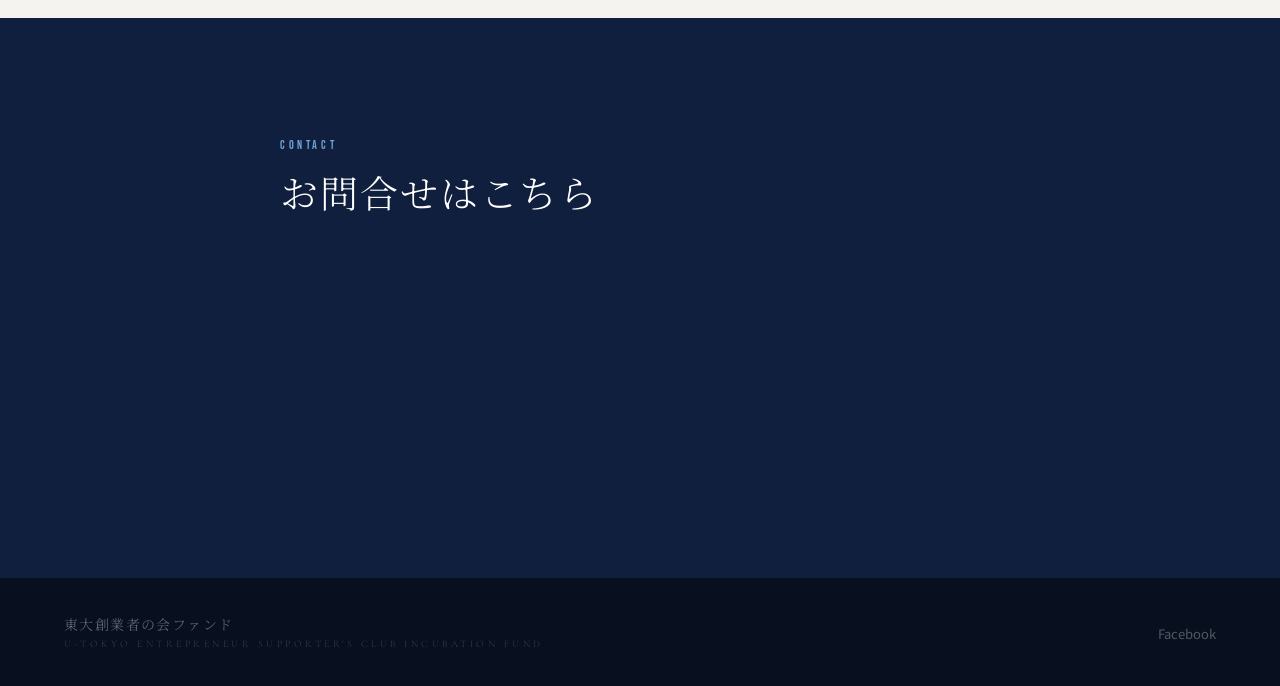
==== commit 0106a4c0: "Lightblue様を追加" ====
--- a/index.html
+++ b/index.html
@@ -228,6 +228,9 @@
       </div>
       <div class="logo-item">
         <img src="images/logos/Piece Finance.png" alt="Piece Finance" />
+      </div>
+      <div class="logo-item">
+        <img src="images/logos/Lightblue.png" alt="Lightblue" />
       </div>
     </div>
 
@@ -572,4 +575,4 @@
   }
 </script>
 </body>
-</html>+</html>
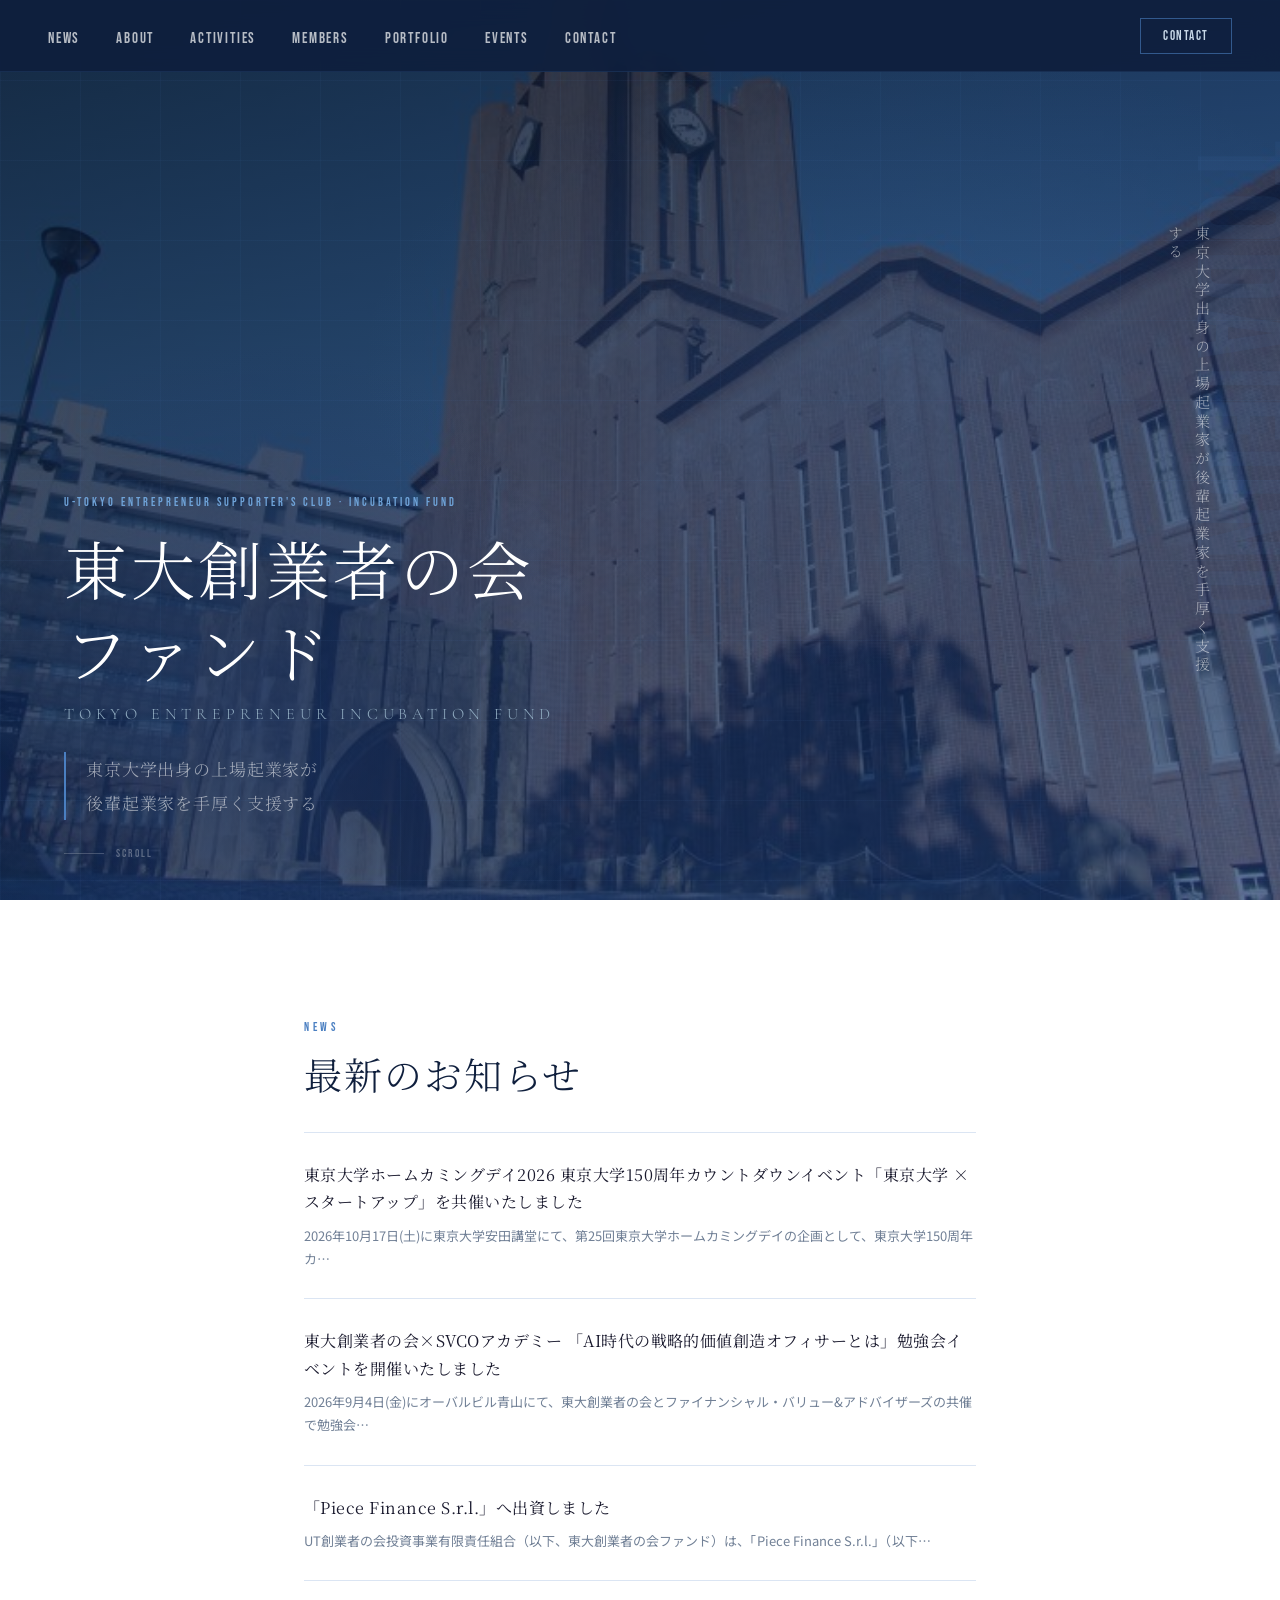
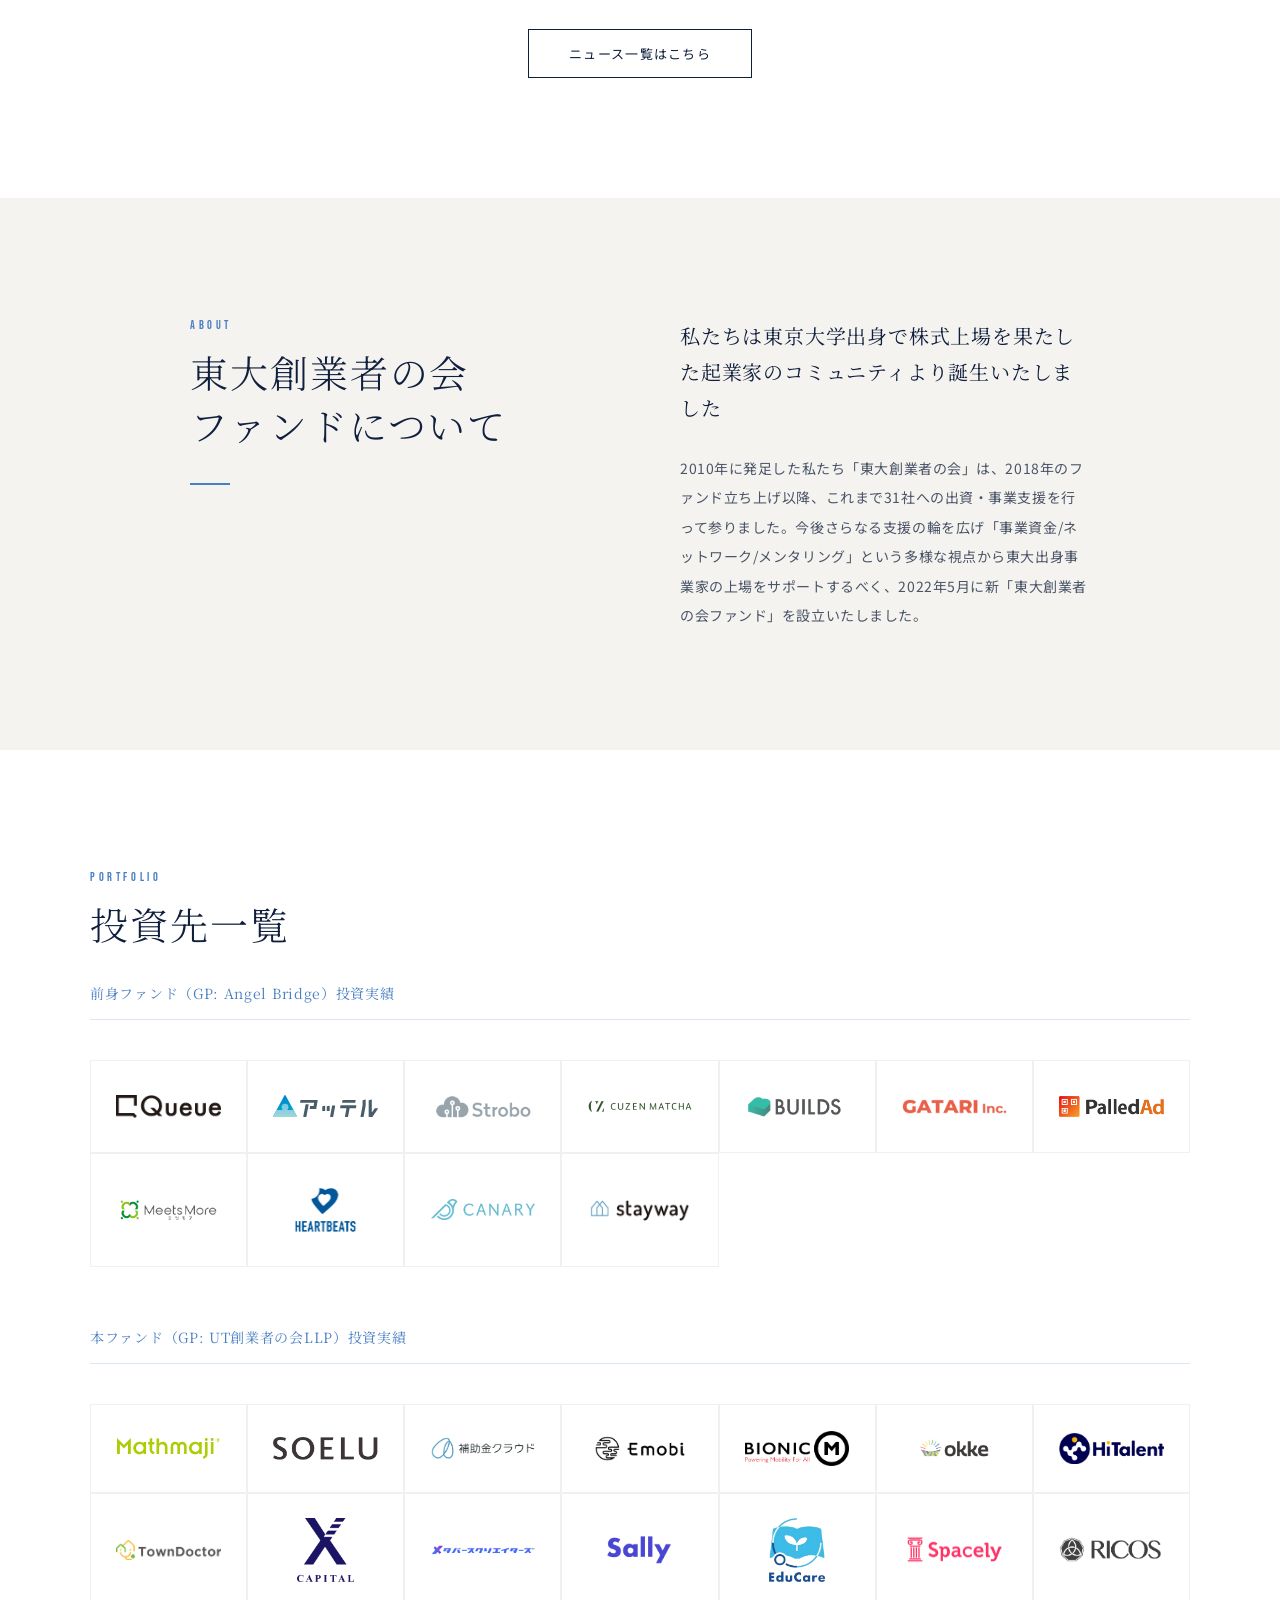
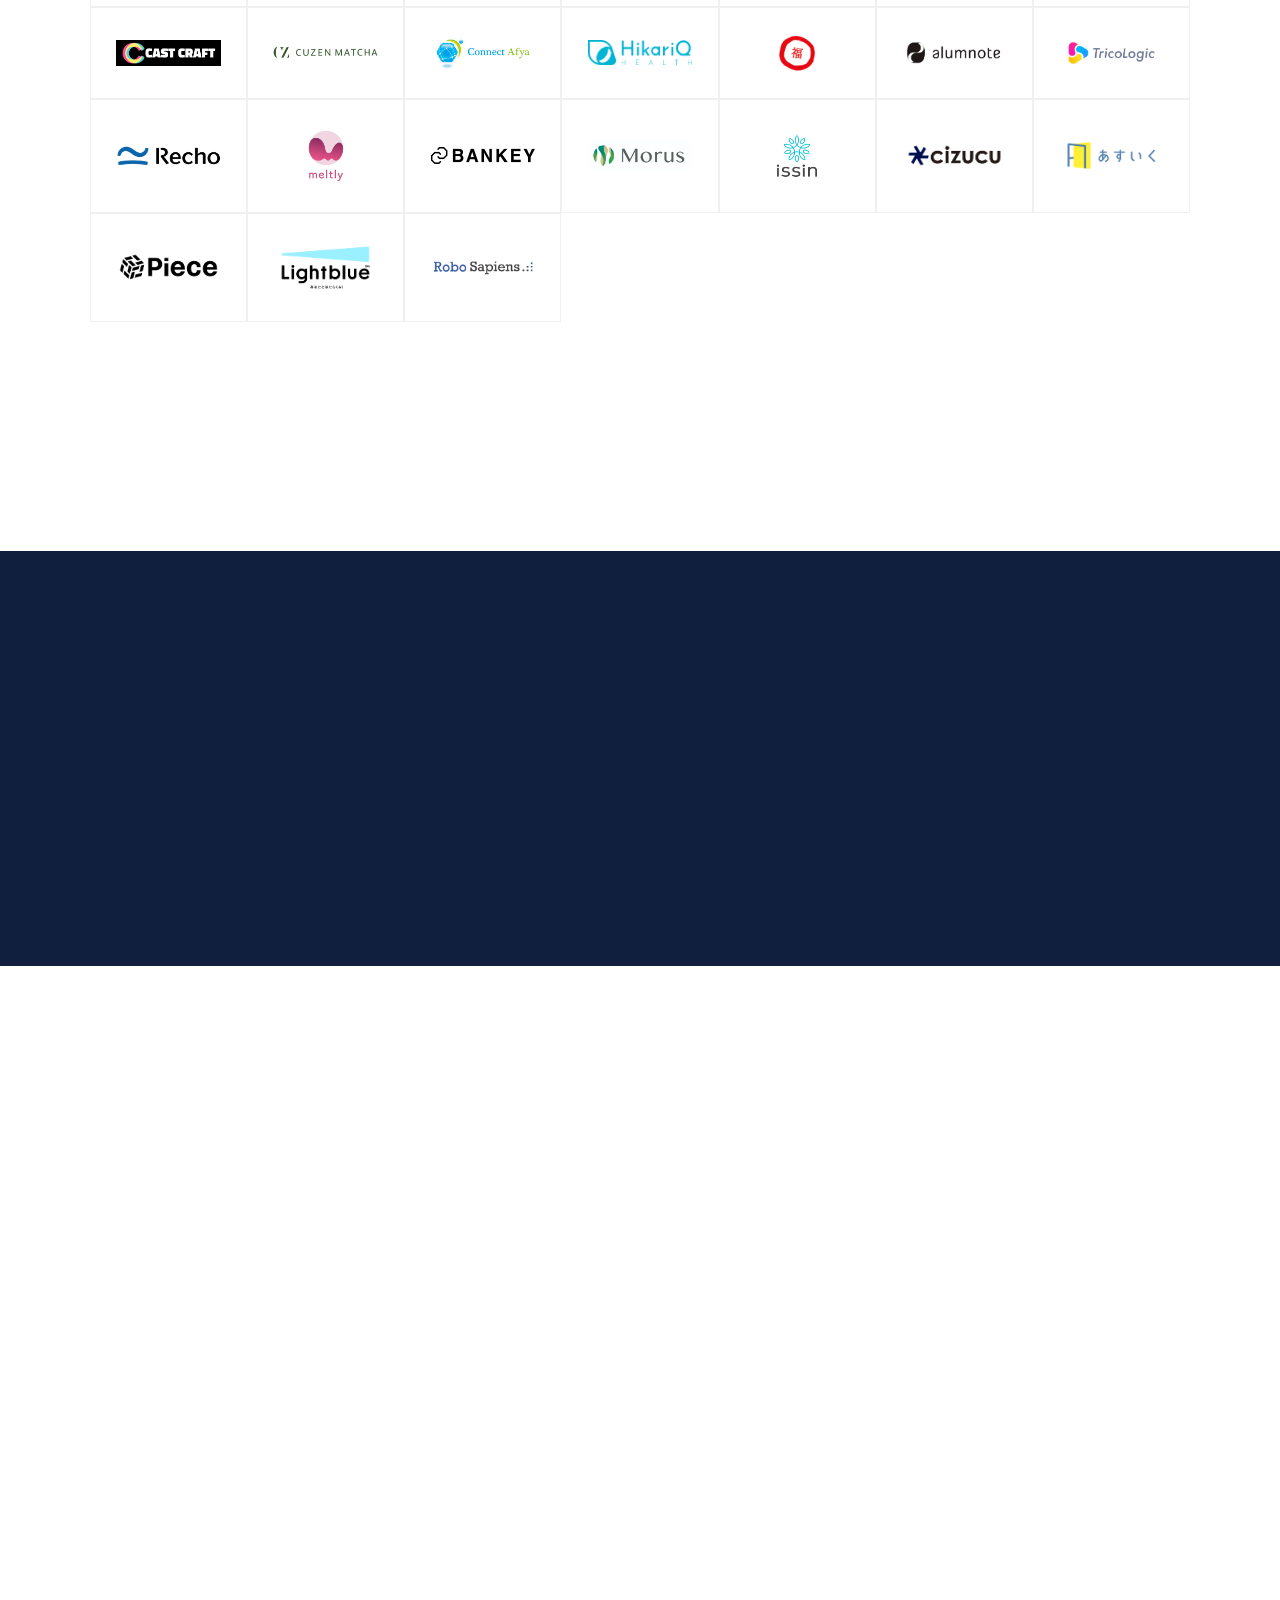
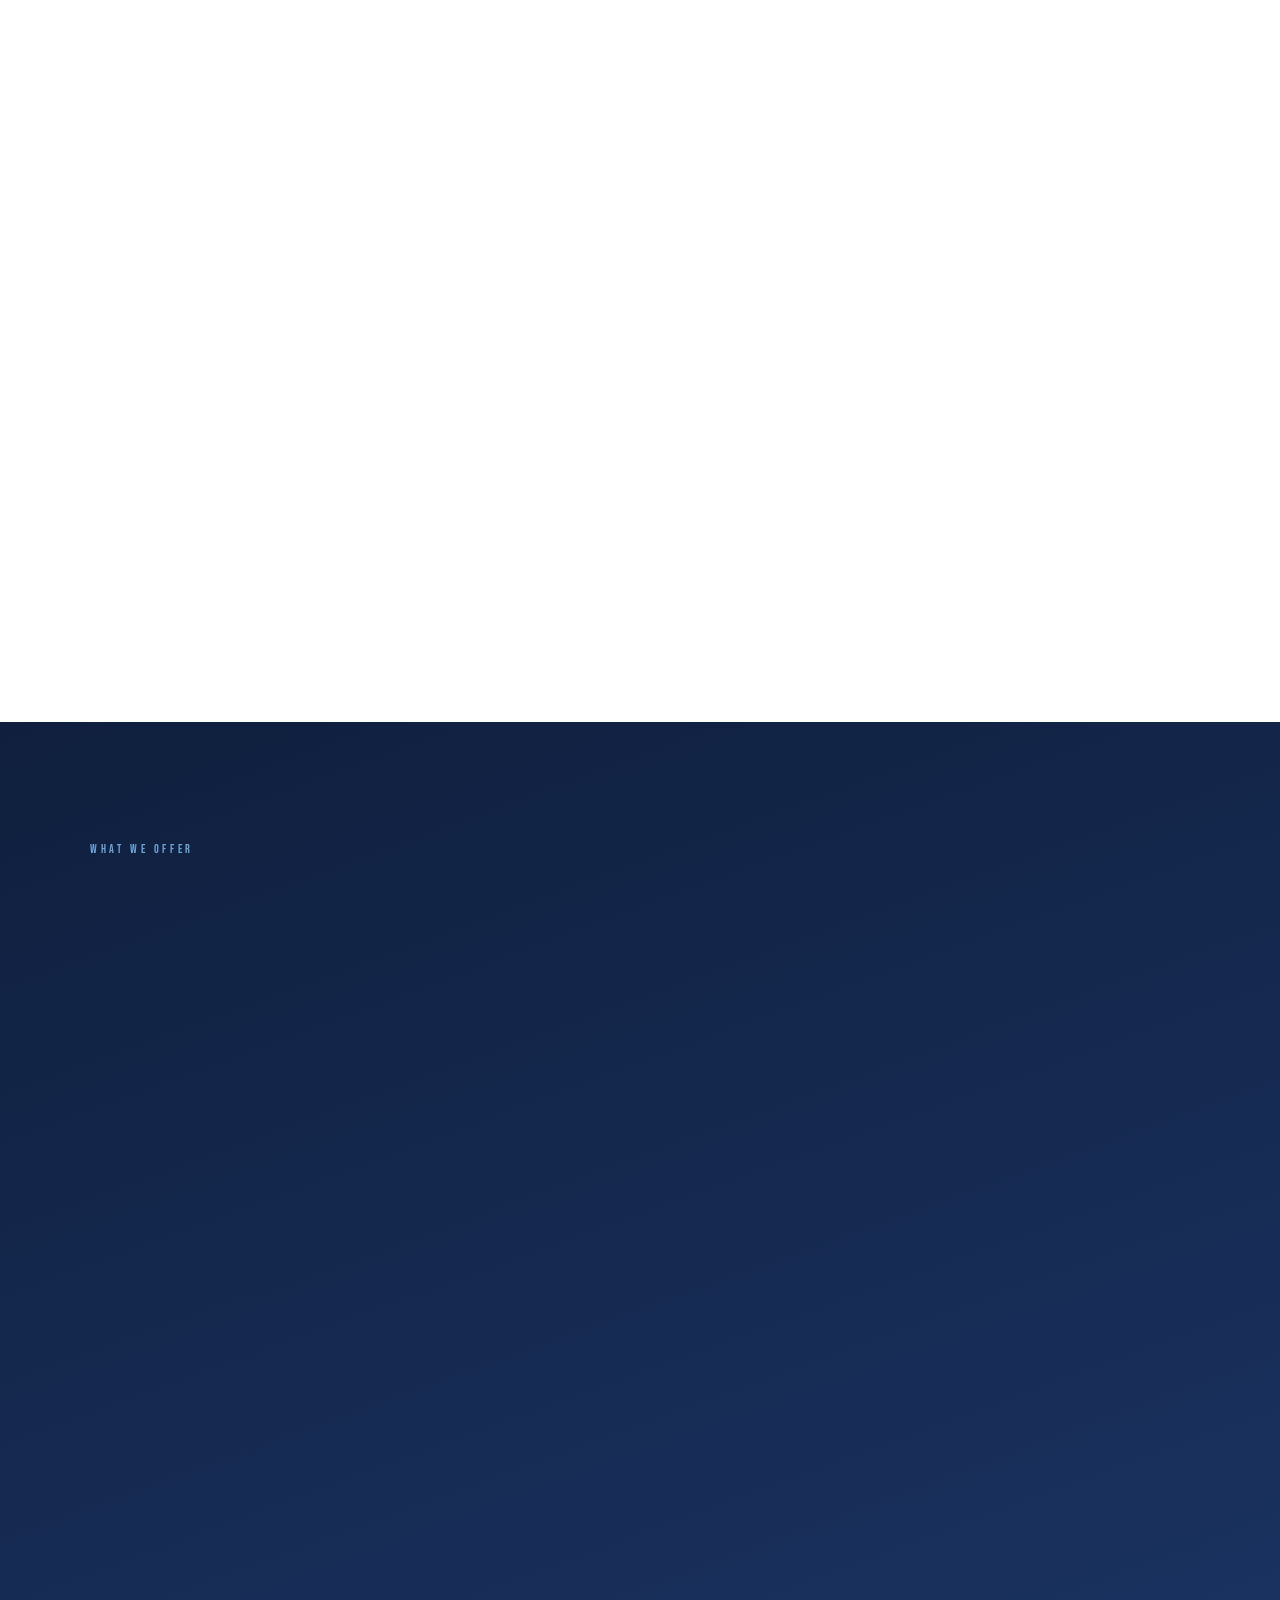
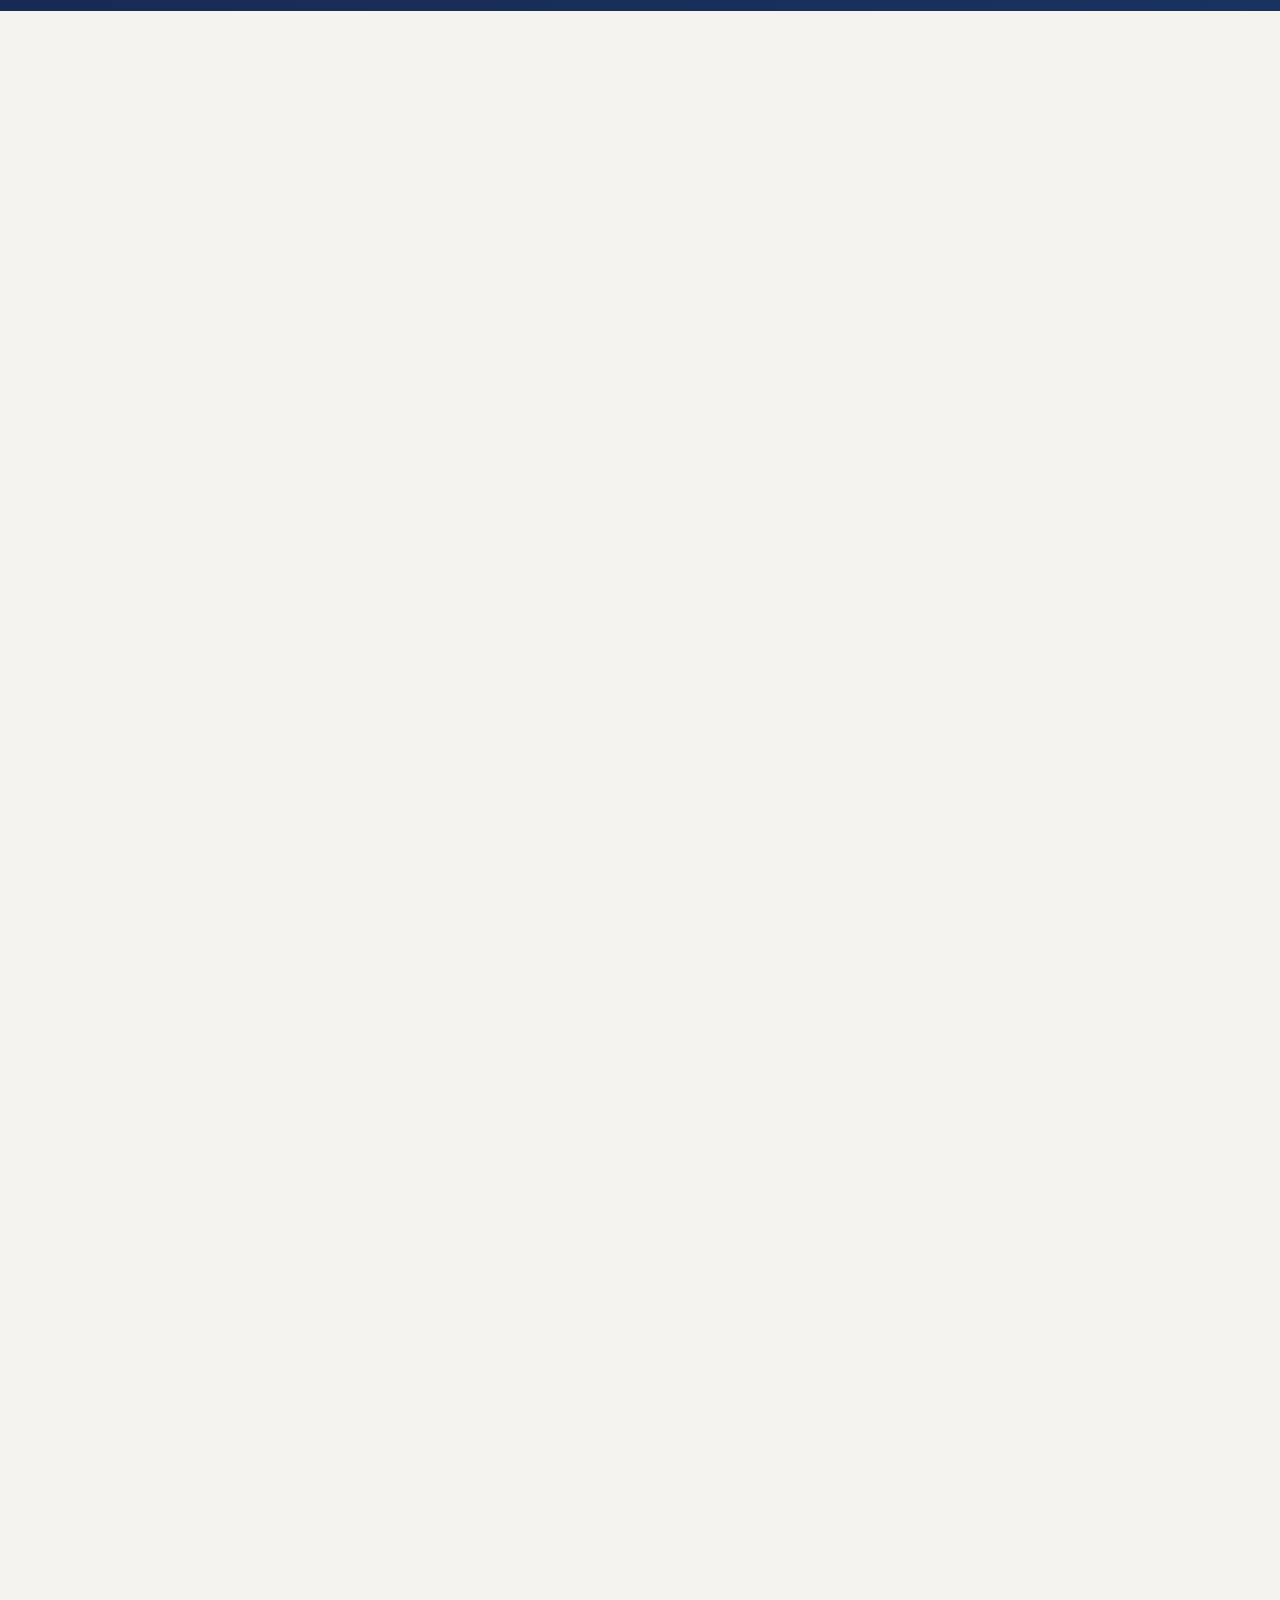
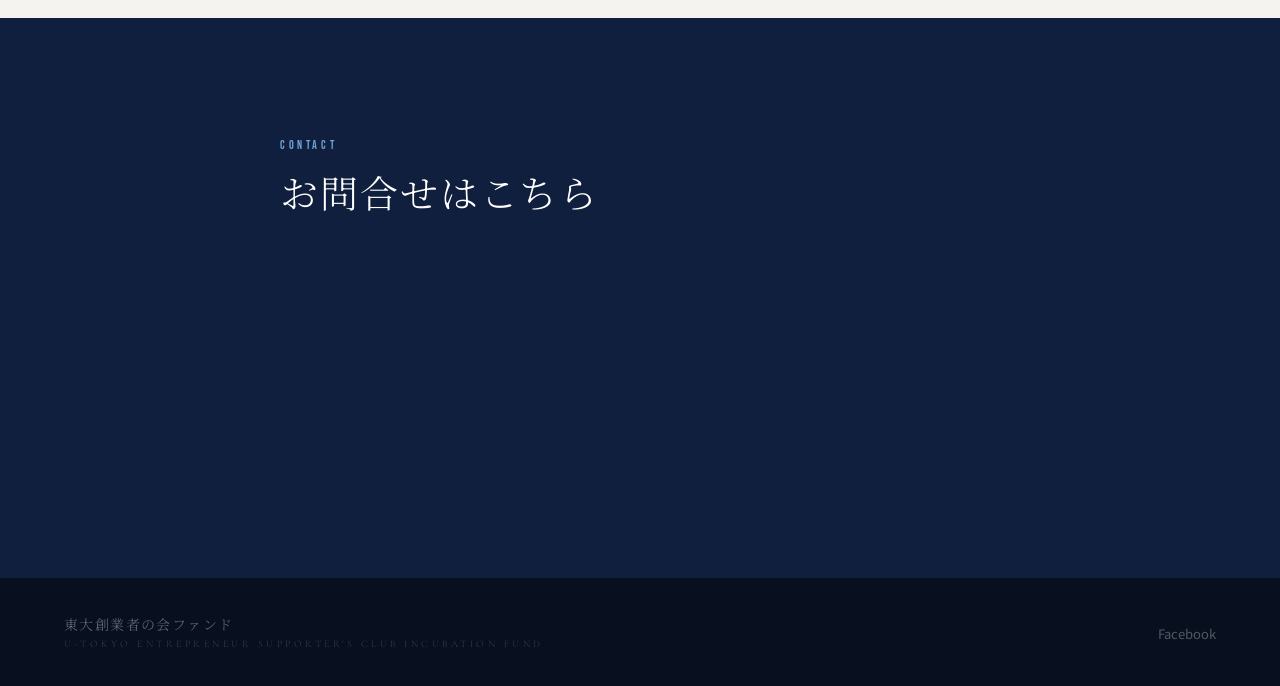
==== commit a524fa2c: "RoboSapiens様を追加" ====
--- a/index.html
+++ b/index.html
@@ -231,6 +231,9 @@
       </div>
       <div class="logo-item">
         <img src="images/logos/Lightblue.png" alt="Lightblue" />
+      </div>
+      <div class="logo-item">
+        <img src="images/logos/RoboSapiens.png" alt="RoboSapiens" />
       </div>
     </div>
 
